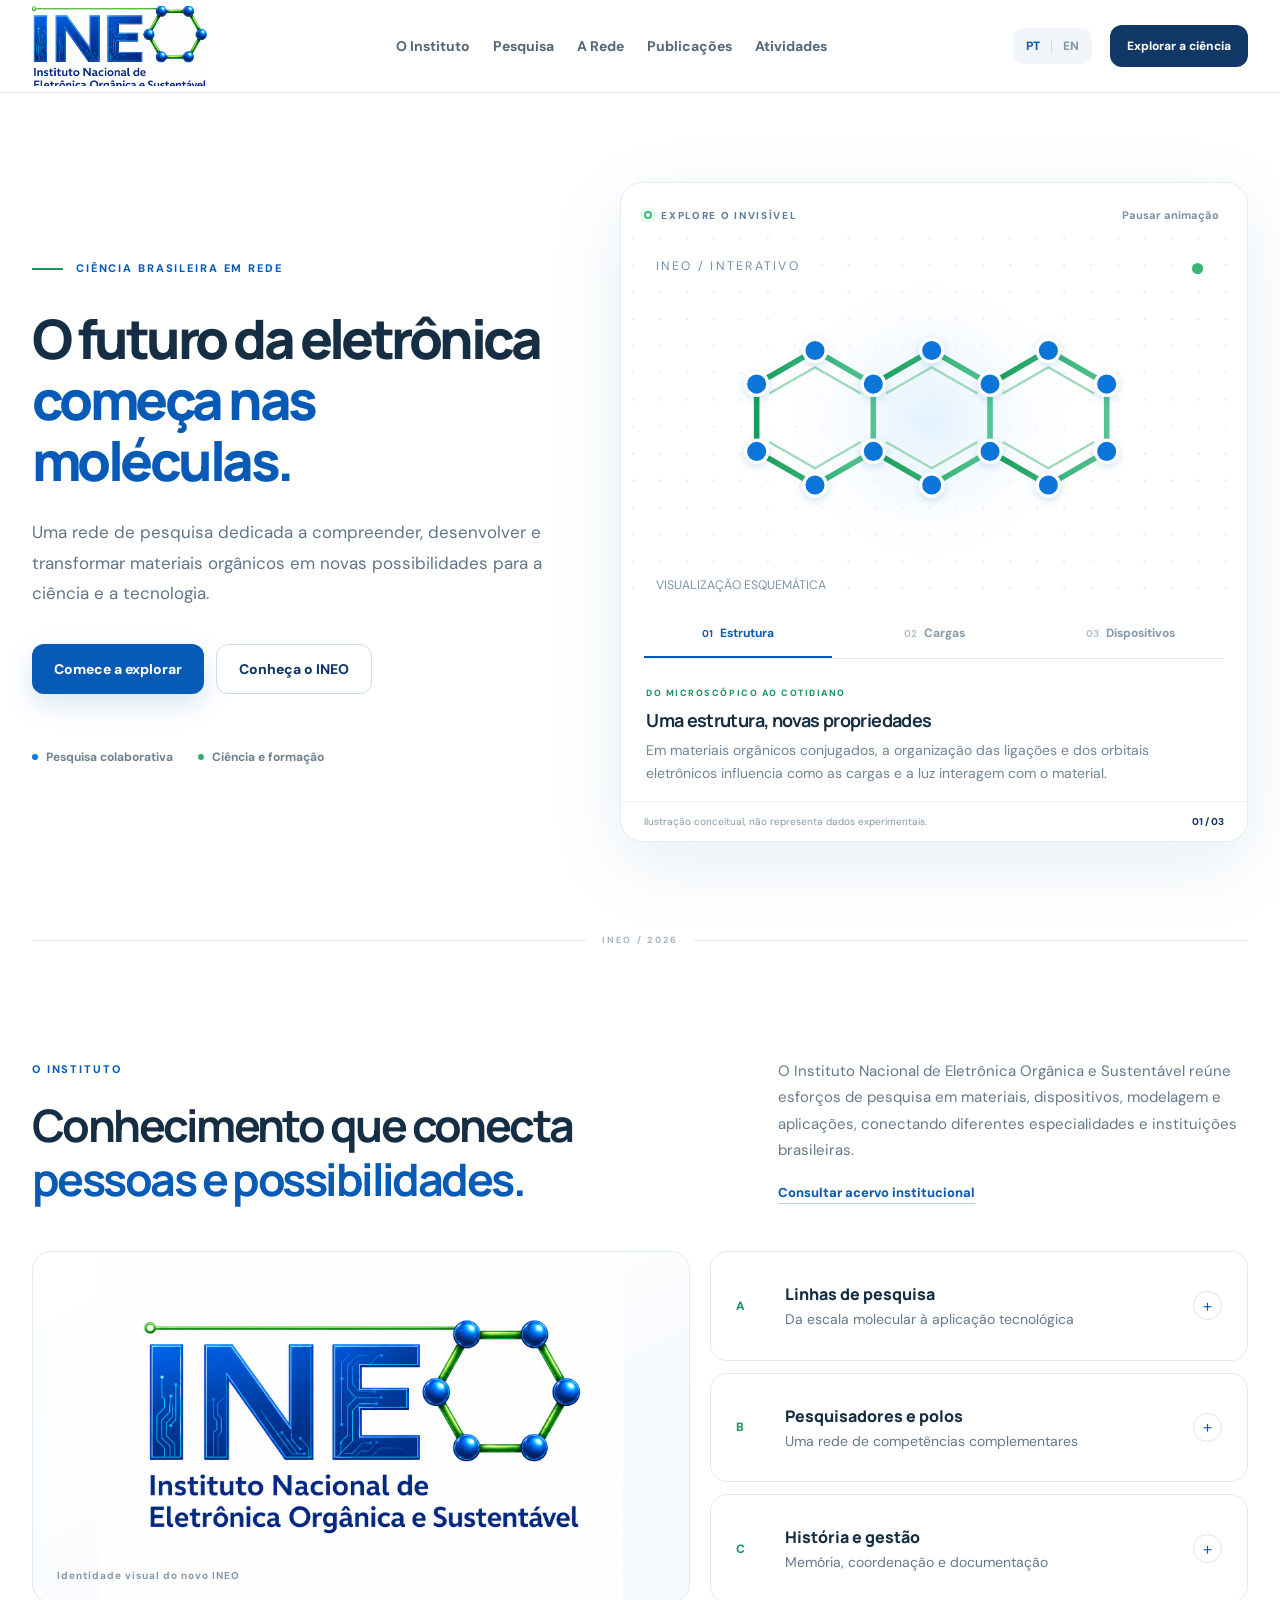
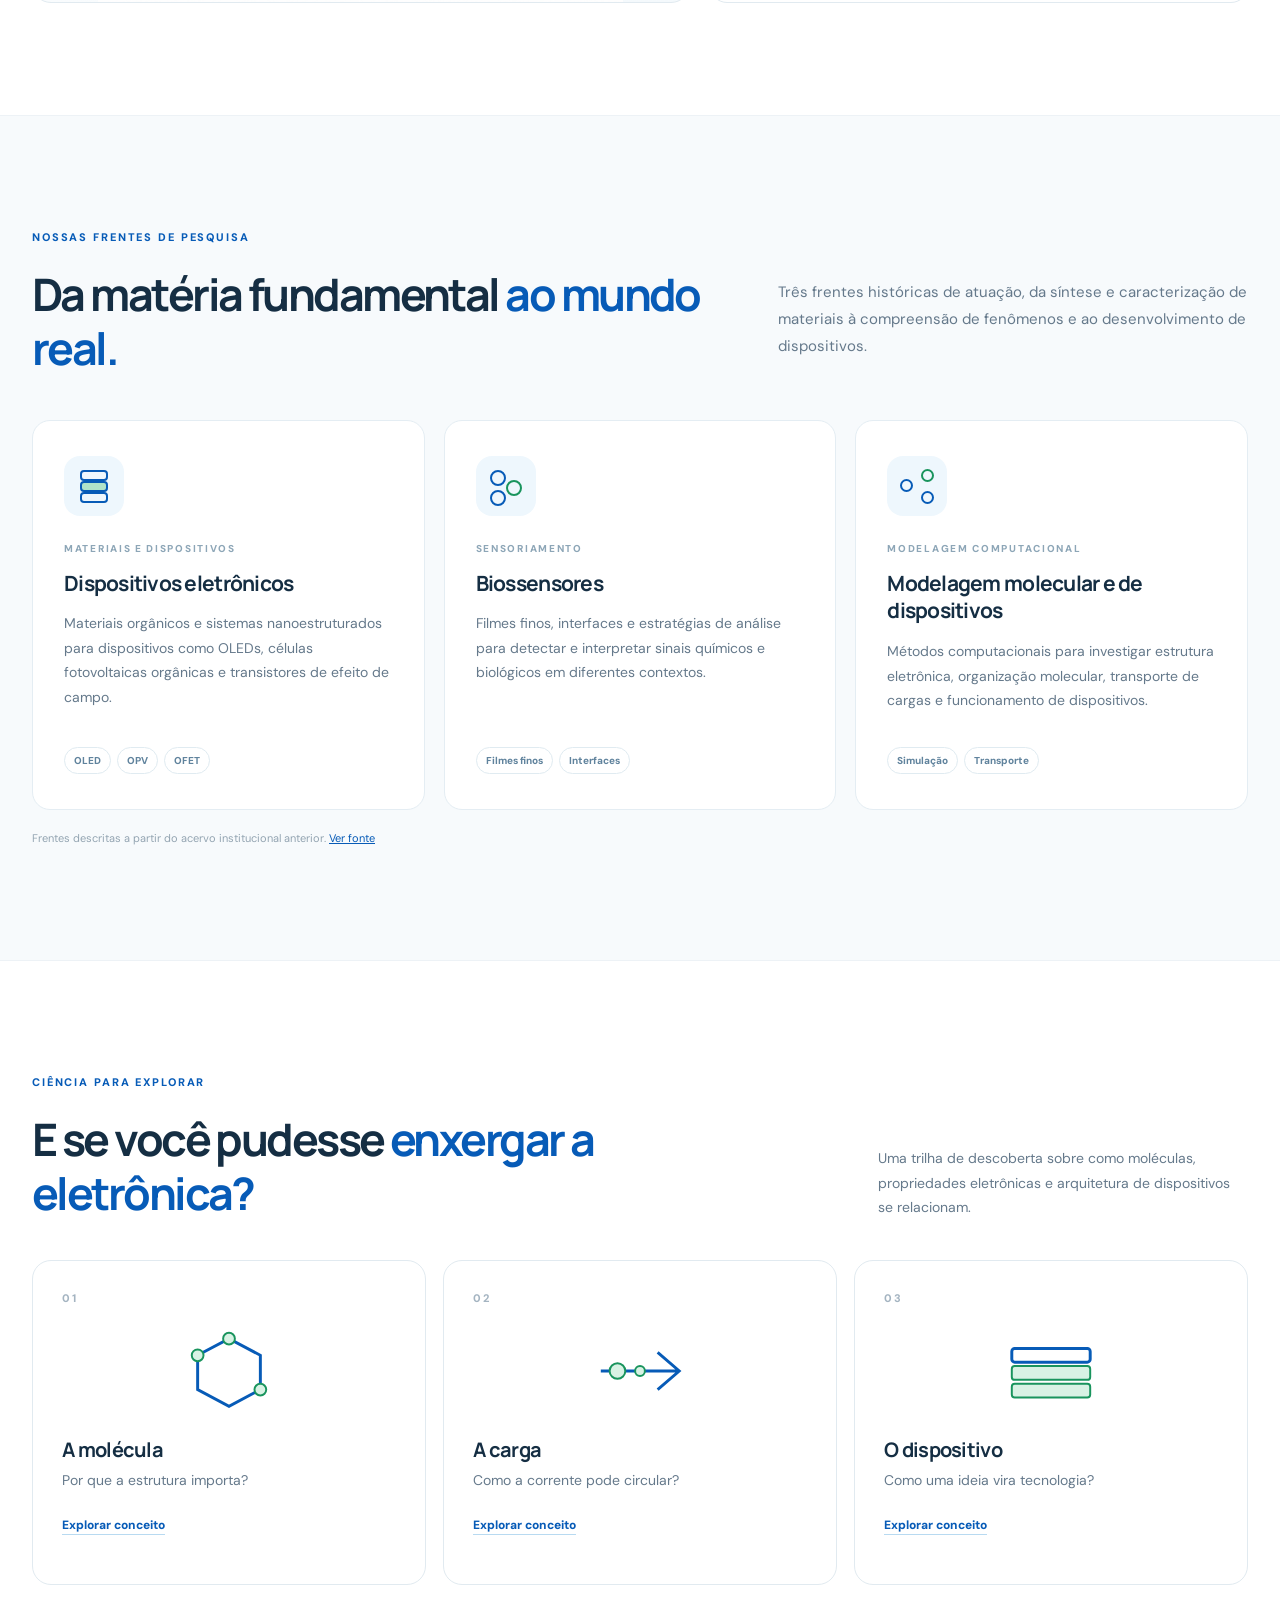
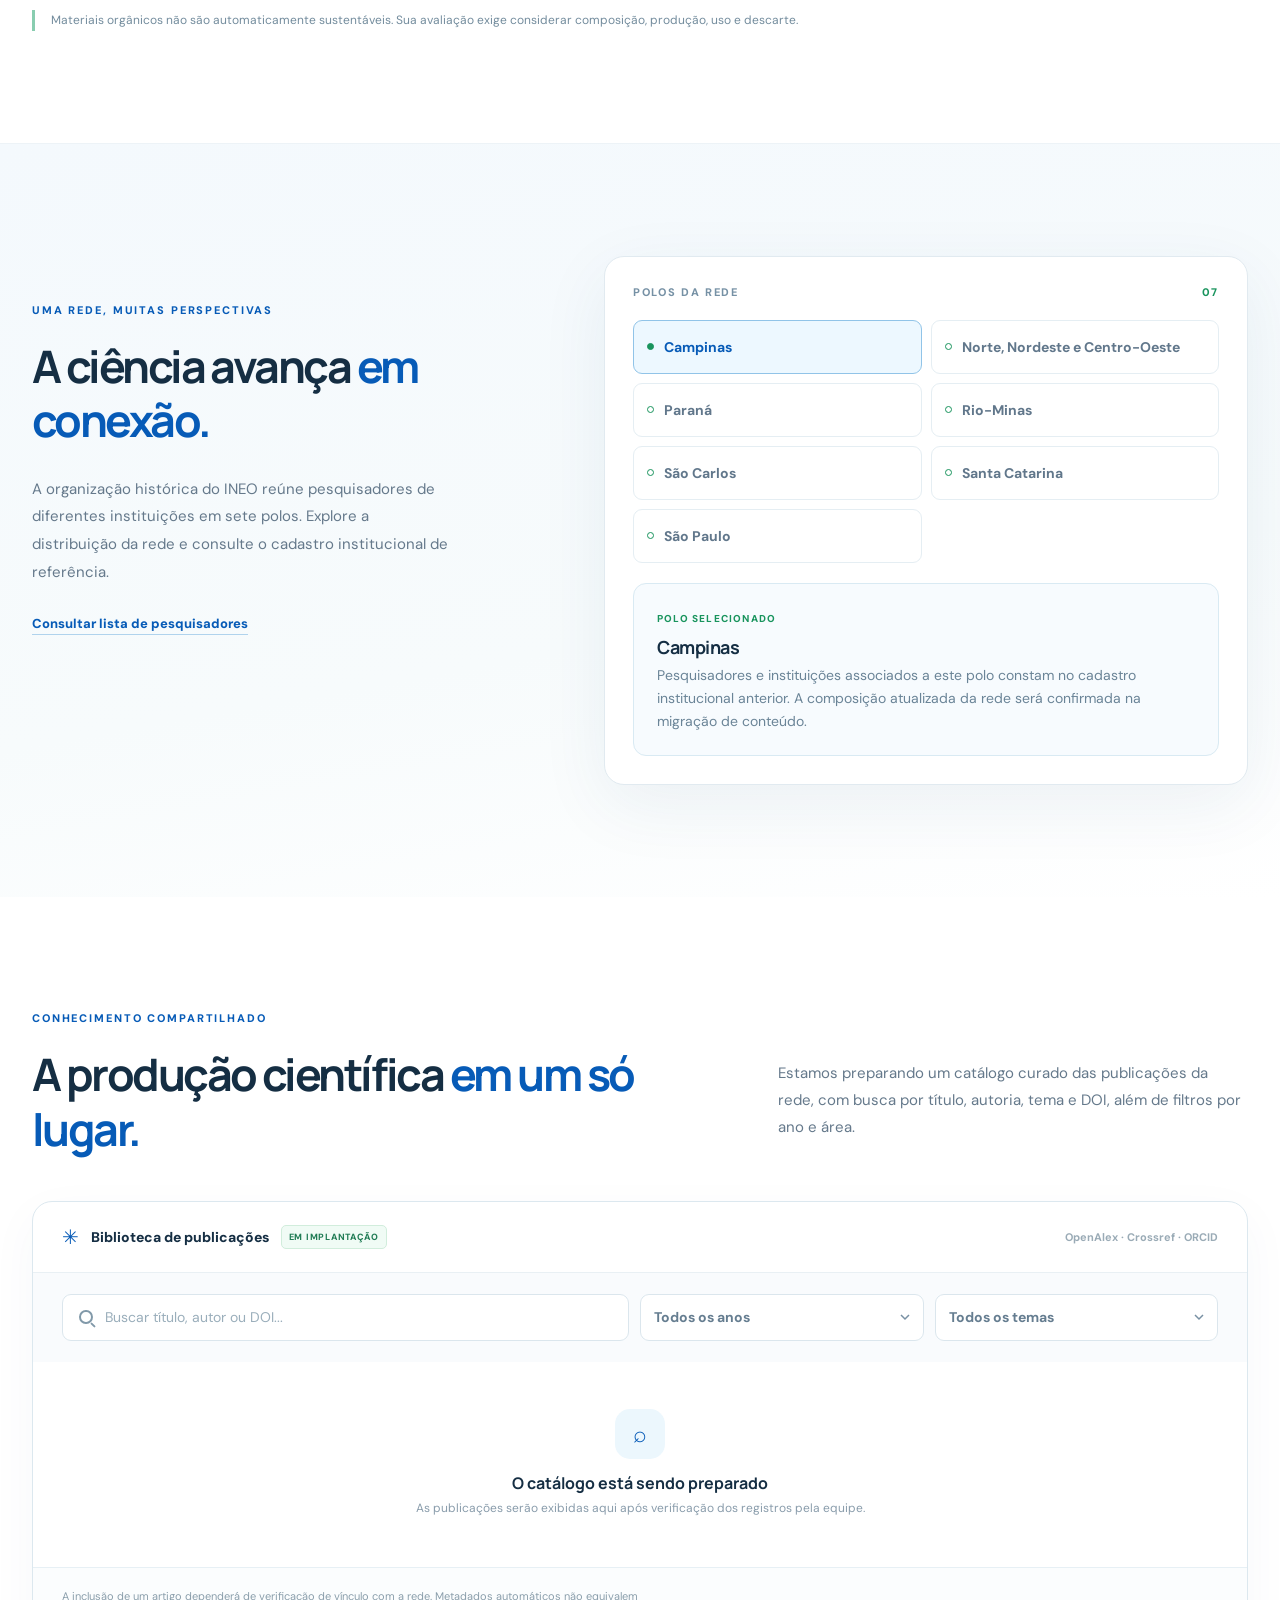
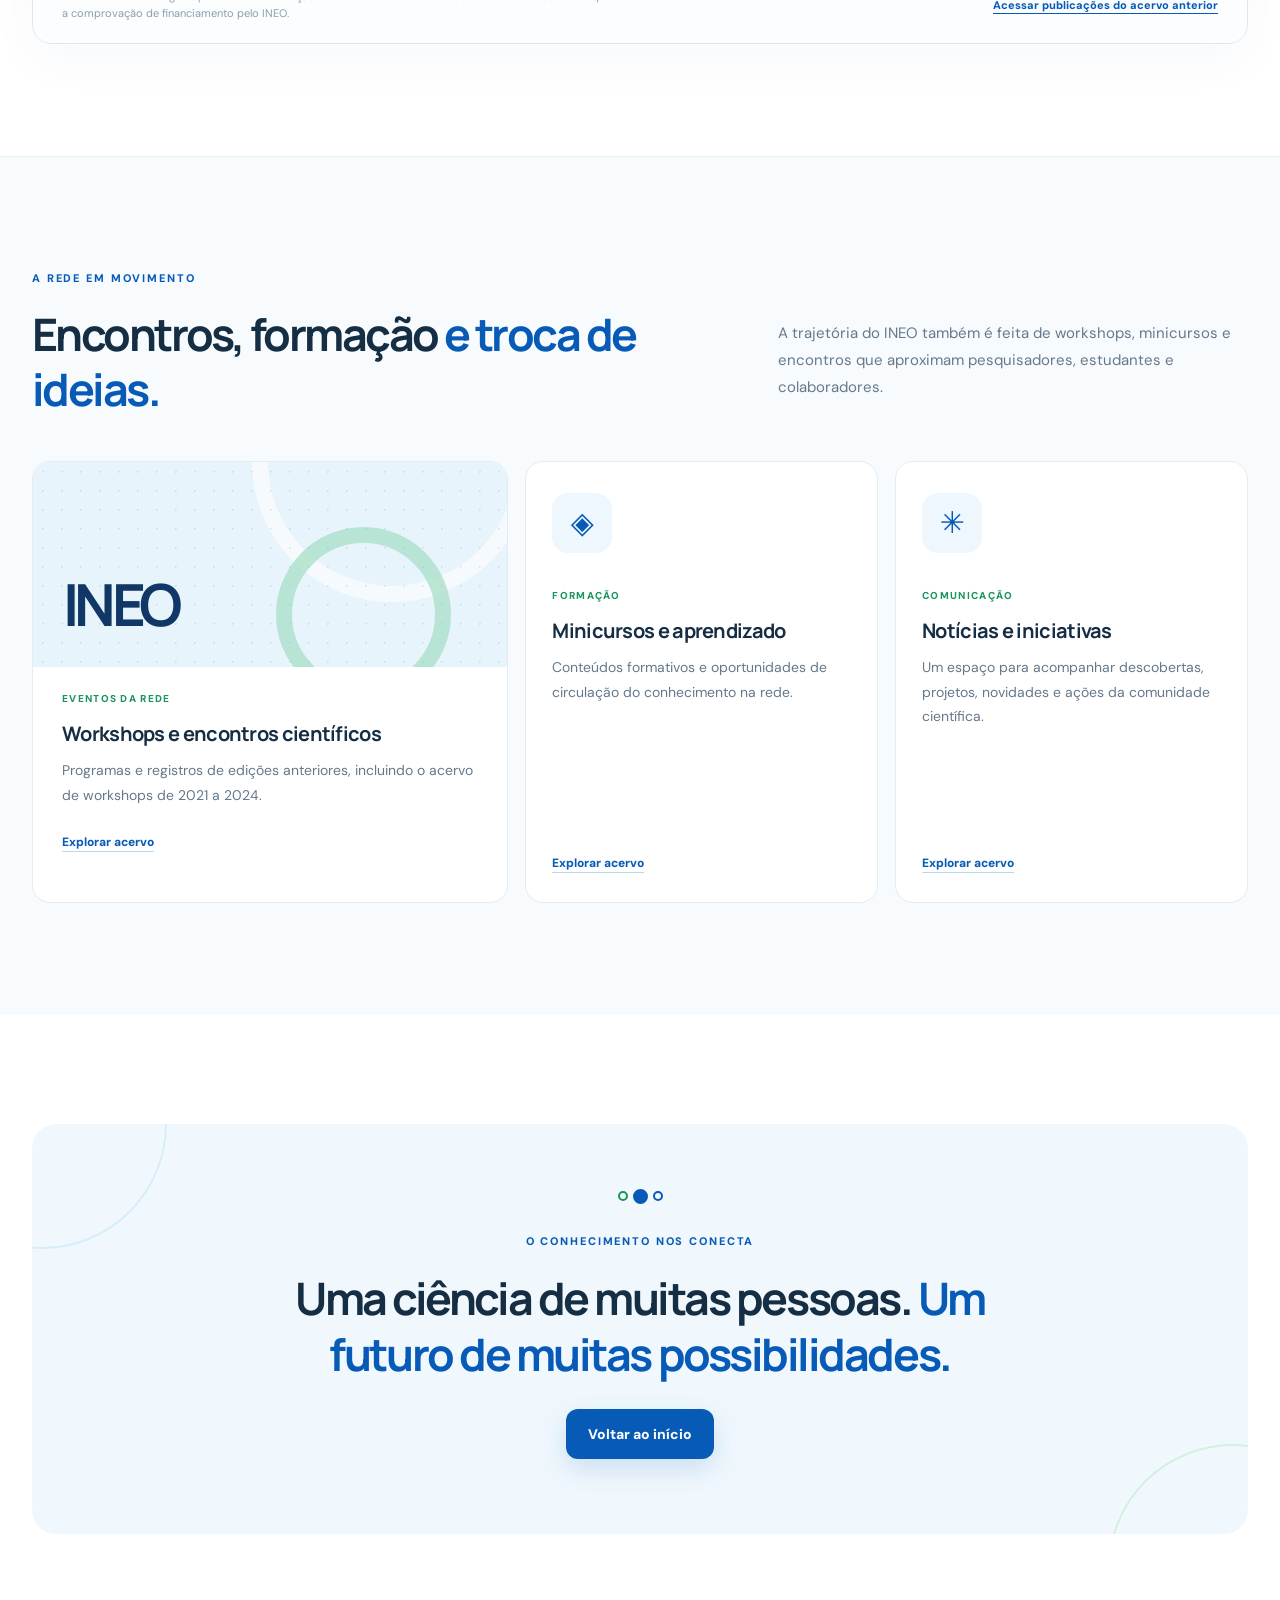
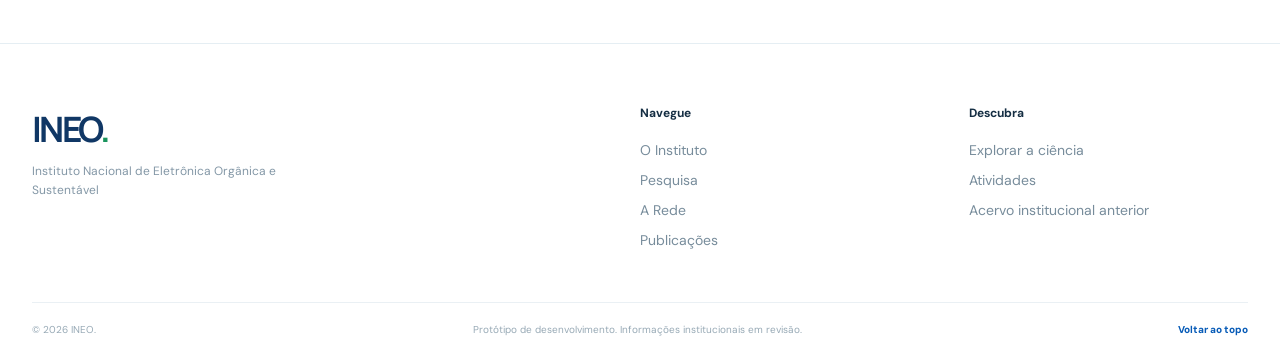
==== index.html @ e831d9ab "feat: add bilingual INEO scientific portal prototype and project context" ====
<!doctype html>
<html lang="pt-BR">
  <head>
    <meta charset="UTF-8" />
    <meta name="viewport" content="width=device-width, initial-scale=1.0" />
    <meta name="theme-color" content="#ffffff" />
    <meta name="description" content="INEO: pesquisa, pessoas e conhecimento em eletrônica orgânica e sustentável. Explore a ciência por trás dos materiais e dispositivos." />
    <meta property="og:type" content="website" />
    <meta property="og:title" content="INEO | Eletrônica Orgânica e Sustentável" />
    <meta property="og:description" content="Um portal para explorar a eletrônica orgânica, conhecer a rede de pesquisa e descobrir sua produção científica." />
    <title>INEO | Eletrônica Orgânica e Sustentável</title>
    <link rel="icon" href="assets/ineo-logo.png" type="image/png" />
    <link rel="preconnect" href="https://fonts.googleapis.com" />
    <link rel="preconnect" href="https://fonts.gstatic.com" crossorigin />
    <link href="https://fonts.googleapis.com/css2?family=DM+Sans:wght@400;500;600;700&family=Manrope:wght@400;500;600;700;800&display=swap" rel="stylesheet" />
    <link rel="stylesheet" href="styles.css" />
    <script src="app.js" defer></script>
  </head>
  <body>
    <a class="skip-link" href="#main" data-i18n="skip">Pular para o conteúdo</a>
    <div class="reading-progress" aria-hidden="true"><span id="reading-progress-bar"></span></div>

    <header class="site-header" id="top">
      <div class="header-inner container">
        <a class="brand" href="#inicio" aria-label="INEO, início" data-i18n-aria="brandHome">
          <span class="brand-crop"><img src="assets/ineo-logo.png" alt="INEO, Instituto Nacional de Eletrônica Orgânica e Sustentável" data-i18n-alt="officialLogoAlt" /></span>
        </a>
        <nav class="desktop-nav" aria-label="Navegação principal" data-i18n-aria="navLabel">
          <a href="#instituto" data-i18n="navInstitute">O Instituto</a>
          <a href="#pesquisa" data-i18n="navResearch">Pesquisa</a>
          <a href="#rede" data-i18n="navNetwork">A Rede</a>
          <a href="#publicacoes" data-i18n="navPublications">Publicações</a>
          <a href="#atividades" data-i18n="navActivities">Atividades</a>
        </nav>
        <div class="header-actions">
          <div class="language-switch" role="group" aria-label="Idioma / Language">
            <button type="button" data-lang="pt" class="is-active" aria-pressed="true">PT</button>
            <span aria-hidden="true"></span>
            <button type="button" data-lang="en" aria-pressed="false">EN</button>
          </div>
          <a href="#explorar" class="header-explore" data-i18n="navExplore">Explorar a ciência</a>
          <button class="menu-toggle" id="menu-toggle" type="button" aria-controls="mobile-nav" aria-expanded="false" aria-label="Abrir menu" data-i18n-aria="openMenu">
            <span></span><span></span><span></span>
          </button>
        </div>
      </div>
      <nav class="mobile-nav" id="mobile-nav" aria-label="Navegação móvel" data-i18n-aria="mobileNavLabel" hidden>
        <a href="#inicio" data-i18n="navHome">Início</a>
        <a href="#instituto" data-i18n="navInstitute">O Instituto</a>
        <a href="#pesquisa" data-i18n="navResearch">Pesquisa</a>
        <a href="#rede" data-i18n="navNetwork">A Rede</a>
        <a href="#publicacoes" data-i18n="navPublications">Publicações</a>
        <a href="#atividades" data-i18n="navActivities">Atividades</a>
        <a href="#explorar" data-i18n="navExplore">Explorar a ciência</a>
      </nav>
    </header>

    <main id="main">
      <section class="hero container" id="inicio" aria-labelledby="hero-title">
        <div class="hero-copy">
          <p class="eyebrow"><span class="eyebrow-line"></span><span data-i18n="heroEyebrow">CIÊNCIA BRASILEIRA EM REDE</span></p>
          <h1 id="hero-title" data-i18n-html="heroTitle">O futuro da eletrônica <em>começa nas moléculas.</em></h1>
          <p class="hero-lead" data-i18n="heroLead">Uma rede de pesquisa dedicada a compreender, desenvolver e transformar materiais orgânicos em novas possibilidades para a ciência e a tecnologia.</p>
          <div class="hero-buttons">
            <a href="#explorar" class="button button-primary" data-i18n="heroCtaExplore">Comece a explorar</a>
            <a href="#instituto" class="button button-outline" data-i18n="heroCtaInstitute">Conheça o INEO</a>
          </div>
          <div class="hero-highlights">
            <span><i class="highlight-dot blue" aria-hidden="true"></i><span data-i18n="heroTag1">Pesquisa colaborativa</span></span>
            <span><i class="highlight-dot green" aria-hidden="true"></i><span data-i18n="heroTag2">Ciência e formação</span></span>
          </div>
        </div>

        <div class="science-panel" aria-label="Exploração interativa da eletrônica orgânica" data-i18n-aria="sciencePanelLabel">
          <div class="panel-top">
            <div class="panel-label"><span class="live-glyph" aria-hidden="true"></span><span data-i18n="labLabel">EXPLORE O INVISÍVEL</span></div>
            <button class="motion-toggle" id="motion-toggle" type="button" aria-pressed="false" data-i18n="pauseMotion">Pausar animação</button>
          </div>
          <div class="science-visual" id="science-visual" data-stage="structure">
            <svg id="science-svg" viewBox="0 0 540 336" role="img" aria-labelledby="visual-title visual-desc">
              <title id="visual-title" data-i18n-svg="visualTitle">Representação esquemática de materiais orgânicos conjugados</title>
              <desc id="visual-desc" data-i18n-svg="visualDesc">Estruturas de anéis conectados, cargas móveis e camadas de um dispositivo em três etapas exploráveis.</desc>
              <defs>
                <pattern id="dot-grid" width="24" height="24" patternUnits="userSpaceOnUse"><circle cx="2" cy="2" r="1" fill="#dce9f2" /></pattern>
                <linearGradient id="bond-gradient" x1="0" x2="1"><stop stop-color="#189e58"/><stop offset="1" stop-color="#54c493"/></linearGradient>
                <linearGradient id="device-gradient" x1="0" x2="1"><stop stop-color="#0a68d3"/><stop offset="1" stop-color="#37a9ee"/></linearGradient>
                <radialGradient id="ambient-blue"><stop stop-color="#deefff" stop-opacity=".85"/><stop offset="1" stop-color="#ffffff" stop-opacity="0"/></radialGradient>
              </defs>
              <rect x="0" y="0" width="540" height="336" fill="url(#dot-grid)" />
              <circle cx="265" cy="164" r="157" fill="url(#ambient-blue)" />
              <g class="molecule-layer">
                <g class="molecule-bonds" stroke="url(#bond-gradient)" stroke-width="5" fill="none" stroke-linejoin="round" stroke-linecap="round">
                  <path d="M112 132 L164 102 L216 132 L216 192 L164 222 L112 192 Z"/>
                  <path d="M216 132 L268 102 L320 132 L320 192 L268 222 L216 192"/>
                  <path d="M320 132 L372 102 L424 132 L424 192 L372 222 L320 192"/>
                </g>
                <g stroke="#9bd9b7" stroke-width="2" fill="none" stroke-linecap="round">
                  <path d="M124 140 L164 117 L204 140"/>
                  <path d="M124 184 L164 207 L204 184"/>
                  <path d="M228 140 L268 117 L308 140"/>
                  <path d="M228 184 L268 207 L308 184"/>
                  <path d="M332 140 L372 117 L412 140"/>
                  <path d="M332 184 L372 207 L412 184"/>
                </g>
                <g class="atom-nodes" fill="#0c75da" stroke="#ffffff" stroke-width="3">
                  <circle cx="112" cy="132" r="10"/><circle cx="164" cy="102" r="10"/><circle cx="216" cy="132" r="10"/><circle cx="216" cy="192" r="10"/><circle cx="164" cy="222" r="10"/><circle cx="112" cy="192" r="10"/>
                  <circle cx="268" cy="102" r="10"/><circle cx="320" cy="132" r="10"/><circle cx="320" cy="192" r="10"/><circle cx="268" cy="222" r="10"/>
                  <circle cx="372" cy="102" r="10"/><circle cx="424" cy="132" r="10"/><circle cx="424" cy="192" r="10"/><circle cx="372" cy="222" r="10"/>
                </g>
                <g class="charge-layer">
                  <path d="M83 165 H449" fill="none" stroke="#7dc1f9" stroke-width="2" stroke-dasharray="5 9"/>
                  <circle class="traveling-charge" cx="106" cy="165" r="10" fill="#ffd158" stroke="#ffffff" stroke-width="3" />
                  <circle class="charge-halo" cx="106" cy="165" r="19" fill="none" stroke="#ffd158" stroke-width="2" opacity=".5" />
                </g>
              </g>
              <g class="device-layer">
                <g transform="translate(98 61)">
                  <rect x="14" y="34" width="314" height="39" rx="5" fill="#d7e7ef" stroke="#b7cfdf"/>
                  <rect x="14" y="73" width="314" height="39" rx="5" fill="#4cc191"/>
                  <rect x="14" y="112" width="314" height="39" rx="5" fill="url(#device-gradient)"/>
                  <rect x="14" y="151" width="314" height="39" rx="5" fill="#d7e7ef" stroke="#b7cfdf"/>
                  <path d="M6 53 H-15 V170 H6" fill="none" stroke="#0a68d3" stroke-width="3" stroke-linecap="round" />
                  <path d="M336 53 H356 V170 H336" fill="none" stroke="#0a68d3" stroke-width="3" stroke-linecap="round" />
                  <text x="171" y="59" text-anchor="middle" class="device-label" data-i18n-svg="deviceContact">CONTATO</text>
                  <text x="171" y="98" text-anchor="middle" class="device-label white-text" data-i18n-svg="deviceOrganic">CAMADA ORGÂNICA</text>
                  <text x="171" y="138" text-anchor="middle" class="device-label white-text" data-i18n-svg="deviceActive">CAMADA ATIVA</text>
                  <text x="171" y="176" text-anchor="middle" class="device-label" data-i18n-svg="deviceContact">CONTATO</text>
                  <g class="photon" stroke="#efb23c" stroke-width="3" stroke-linecap="round"><path d="M168 12 v-18 M150 0 l-12 -12 M186 0 l12 -12"/></g>
                </g>
              </g>
              <g class="visual-corner" fill="#7390aa" font-size="11" font-family="DM Sans, sans-serif" letter-spacing="2"><text x="22" y="30" data-i18n-svg="interactiveStamp">INEO / INTERATIVO</text></g>
              <circle cx="505" cy="29" r="5" fill="#37b773"/>
              <text x="22" y="315" fill="#8096a8" font-size="11" font-family="DM Sans, sans-serif" data-i18n-svg="schemaLabel">VISUALIZAÇÃO ESQUEMÁTICA</text>
            </svg>
          </div>
          <div class="science-controls" role="tablist" aria-label="Etapas da explicação" data-i18n-aria="scienceTabsLabel">
            <button type="button" id="tab-structure" role="tab" aria-selected="true" aria-controls="science-caption" tabindex="0" class="stage-button is-active" data-stage-target="structure"><span>01</span><span data-i18n="stageStructureTab">Estrutura</span></button>
            <button type="button" id="tab-charge" role="tab" aria-selected="false" aria-controls="science-caption" tabindex="-1" class="stage-button" data-stage-target="charge"><span>02</span><span data-i18n="stageChargeTab">Cargas</span></button>
            <button type="button" id="tab-device" role="tab" aria-selected="false" aria-controls="science-caption" tabindex="-1" class="stage-button" data-stage-target="device"><span>03</span><span data-i18n="stageDeviceTab">Dispositivos</span></button>
          </div>
          <div class="science-caption" id="science-caption" role="tabpanel" aria-labelledby="tab-structure" tabindex="0" aria-live="polite">
            <div><span class="mini-kicker" data-i18n="labCaptionKicker">DO MICROSCÓPICO AO COTIDIANO</span><h2 id="stage-title">Uma estrutura, novas propriedades</h2></div>
            <p id="stage-description">Em materiais orgânicos conjugados, a organização das ligações e dos orbitais eletrônicos influencia como as cargas e a luz interagem com o material.</p>
          </div>
          <div class="science-foot"><span data-i18n="labDisclaimer">Ilustração conceitual, não representa dados experimentais.</span><span class="panel-step" id="panel-step">01 / 03</span></div>
        </div>
      </section>

      <section class="section-divider" aria-hidden="true"><div class="container"><span></span><small>INEO / 2026</small><span></span></div></section>

      <section class="intro-section section-space container" id="instituto" aria-labelledby="institute-title">
        <div class="section-heading heading-split">
          <div><p class="section-kicker" data-i18n="instituteKicker">O INSTITUTO</p><h2 id="institute-title" data-i18n-html="instituteTitle">Conhecimento que conecta <em>pessoas e possibilidades.</em></h2></div>
          <div class="section-heading-aside"><p data-i18n="instituteLead">O Instituto Nacional de Eletrônica Orgânica e Sustentável reúne esforços de pesquisa em materiais, dispositivos, modelagem e aplicações, conectando diferentes especialidades e instituições brasileiras.</p><a class="text-link" href="https://sites.google.com/unesp.br/ineo2020/in%C3%ADcio" target="_blank" rel="noopener noreferrer" data-i18n="visitHistory">Consultar acervo institucional</a></div>
        </div>
        <div class="institute-grid">
          <div class="institute-logo-card"><img src="assets/ineo-logo.png" alt="Identidade oficial do INEO: Instituto Nacional de Eletrônica Orgânica e Sustentável" data-i18n-alt="officialLogoAlt" loading="lazy" /><span class="photo-caption" data-i18n="officialIdentity">Identidade visual do novo INEO</span></div>
          <div class="institute-quicklinks">
            <a href="#pesquisa" class="quicklink"><span class="quicklink-index">A</span><span><strong data-i18n="quickResearch">Linhas de pesquisa</strong><small data-i18n="quickResearchDesc">Da escala molecular à aplicação tecnológica</small></span><span class="quicklink-circle" aria-hidden="true">+</span></a>
            <a href="#rede" class="quicklink"><span class="quicklink-index">B</span><span><strong data-i18n="quickNetwork">Pesquisadores e polos</strong><small data-i18n="quickNetworkDesc">Uma rede de competências complementares</small></span><span class="quicklink-circle" aria-hidden="true">+</span></a>
            <a href="https://sites.google.com/unesp.br/ineo2020/in%C3%ADcio" target="_blank" rel="noopener noreferrer" class="quicklink"><span class="quicklink-index">C</span><span><strong data-i18n="quickGovernance">História e gestão</strong><small data-i18n="quickGovernanceDesc">Memória, coordenação e documentação</small></span><span class="quicklink-circle" aria-hidden="true">+</span></a>
          </div>
        </div>
      </section>

      <section class="research-section section-space" id="pesquisa" aria-labelledby="research-title">
        <div class="container">
          <div class="section-heading heading-split">
            <div><p class="section-kicker" data-i18n="researchKicker">NOSSAS FRENTES DE PESQUISA</p><h2 id="research-title" data-i18n-html="researchTitle">Da matéria fundamental <em>ao mundo real.</em></h2></div>
            <p class="section-heading-aside" data-i18n="researchLead">Três frentes históricas de atuação, da síntese e caracterização de materiais à compreensão de fenômenos e ao desenvolvimento de dispositivos.</p>
          </div>
          <div class="research-cards">
            <article class="research-card"><div class="research-icon icon-devices" aria-hidden="true"><span></span><span></span><span></span></div><p class="card-index" data-i18n="research1Category">MATERIAIS E DISPOSITIVOS</p><h3 data-i18n="research1Title">Dispositivos eletrônicos</h3><p data-i18n="research1Desc">Materiais orgânicos e sistemas nanoestruturados para dispositivos como OLEDs, células fotovoltaicas orgânicas e transistores de efeito de campo.</p><div class="topic-tags"><span>OLED</span><span>OPV</span><span>OFET</span></div></article>
            <article class="research-card"><div class="research-icon icon-bio" aria-hidden="true"><span></span><span></span><span></span></div><p class="card-index" data-i18n="research2Category">SENSORIAMENTO</p><h3 data-i18n="research2Title">Biossensores</h3><p data-i18n="research2Desc">Filmes finos, interfaces e estratégias de análise para detectar e interpretar sinais químicos e biológicos em diferentes contextos.</p><div class="topic-tags"><span data-i18n="tagThinFilms">Filmes finos</span><span data-i18n="tagInterfaces">Interfaces</span></div></article>
            <article class="research-card"><div class="research-icon icon-model" aria-hidden="true"><span></span><span></span><span></span></div><p class="card-index" data-i18n="research3Category">MODELAGEM COMPUTACIONAL</p><h3 data-i18n="research3Title">Modelagem molecular e de dispositivos</h3><p data-i18n="research3Desc">Métodos computacionais para investigar estrutura eletrônica, organização molecular, transporte de cargas e funcionamento de dispositivos.</p><div class="topic-tags"><span data-i18n="tagSimulation">Simulação</span><span data-i18n="tagTransport">Transporte</span></div></article>
          </div>
          <p class="research-source"><span data-i18n="researchSource">Frentes descritas a partir do acervo institucional anterior.</span> <a href="https://sites.google.com/unesp.br/ineo2020/in%C3%ADcio/linhas-de-pesquisa" target="_blank" rel="noopener noreferrer" data-i18n="seeSource">Ver fonte</a></p>
        </div>
      </section>

      <section class="discovery-section section-space container" id="explorar" aria-labelledby="discovery-title">
        <div class="discovery-heading"><div><p class="section-kicker" data-i18n="discoveryKicker">CIÊNCIA PARA EXPLORAR</p><h2 id="discovery-title" data-i18n-html="discoveryTitle">E se você pudesse <em>enxergar a eletrônica?</em></h2></div><p data-i18n="discoveryLead">Uma trilha de descoberta sobre como moléculas, propriedades eletrônicas e arquitetura de dispositivos se relacionam.</p></div>
        <div class="discovery-track">
          <a href="#inicio" class="discovery-step"><span class="discovery-number">01</span><div class="discovery-icon"><svg viewBox="0 0 100 80" aria-hidden="true"><path d="M18 24 50 7 82 24 V59 L50 76 18 59Z" fill="none" stroke="currentColor" stroke-width="3"/><circle cx="18" cy="24" r="6"/><circle cx="82" cy="59" r="6"/><circle cx="50" cy="7" r="6"/></svg></div><h3 data-i18n="discover1Title">A molécula</h3><p data-i18n="discover1Desc">Por que a estrutura importa?</p><span class="discovery-action" data-i18n="discoverAction">Explorar conceito</span></a>
          <a href="#inicio" class="discovery-step"><span class="discovery-number">02</span><div class="discovery-icon"><svg viewBox="0 0 100 80" aria-hidden="true"><path d="M10 40 H90 M68 21 L90 40 L68 59" fill="none" stroke="currentColor" stroke-width="3"/><circle cx="27" cy="40" r="8"/><circle cx="50" cy="40" r="5"/></svg></div><h3 data-i18n="discover2Title">A carga</h3><p data-i18n="discover2Desc">Como a corrente pode circular?</p><span class="discovery-action" data-i18n="discoverAction">Explorar conceito</span></a>
          <a href="#inicio" class="discovery-step"><span class="discovery-number">03</span><div class="discovery-icon"><svg viewBox="0 0 100 80" aria-hidden="true"><rect x="10" y="17" width="80" height="14" rx="3" fill="none" stroke="currentColor" stroke-width="3"/><rect x="10" y="35" width="80" height="14" rx="3"/><rect x="10" y="53" width="80" height="14" rx="3" fill="none" stroke="currentColor" stroke-width="3"/></svg></div><h3 data-i18n="discover3Title">O dispositivo</h3><p data-i18n="discover3Desc">Como uma ideia vira tecnologia?</p><span class="discovery-action" data-i18n="discoverAction">Explorar conceito</span></a>
        </div>
        <p class="discovery-caveat" data-i18n="discoveryCaveat">Materiais orgânicos não são automaticamente sustentáveis. Sua avaliação exige considerar composição, produção, uso e descarte.</p>
      </section>

      <section class="network-section section-space" id="rede" aria-labelledby="network-title">
        <div class="container network-layout"><div class="network-copy"><p class="section-kicker" data-i18n="networkKicker">UMA REDE, MUITAS PERSPECTIVAS</p><h2 id="network-title" data-i18n-html="networkTitle">A ciência avança <em>em conexão.</em></h2><p data-i18n="networkLead">A organização histórica do INEO reúne pesquisadores de diferentes instituições em sete polos. Explore a distribuição da rede e consulte o cadastro institucional de referência.</p><a class="text-link" href="https://sites.google.com/unesp.br/ineo2020/in%C3%ADcio/pesquisadores-participantes" target="_blank" rel="noopener noreferrer" data-i18n="networkFullList">Consultar lista de pesquisadores</a></div>
          <div class="network-selector"><div class="network-selector-heading"><span data-i18n="networkSelectLabel">POLOS DA REDE</span><span>07</span></div><div class="network-list" id="network-list"></div><div class="network-detail" id="network-detail" aria-live="polite"></div></div>
        </div>
      </section>

      <section class="publications-section section-space container" id="publicacoes" aria-labelledby="publications-title"><div class="section-heading heading-split"><div><p class="section-kicker" data-i18n="publicationsKicker">CONHECIMENTO COMPARTILHADO</p><h2 id="publications-title" data-i18n-html="publicationsTitle">A produção científica <em>em um só lugar.</em></h2></div><p class="section-heading-aside" data-i18n="publicationsLead">Estamos preparando um catálogo curado das publicações da rede, com busca por título, autoria, tema e DOI, além de filtros por ano e área.</p></div>
        <div class="catalog-shell"><div class="catalog-top"><div class="catalog-title"><span class="catalog-icon" aria-hidden="true">✳</span><span data-i18n="catalogTitle">Biblioteca de publicações</span><span class="catalog-status" data-i18n="catalogStatus">EM IMPLANTAÇÃO</span></div><span class="catalog-source">OpenAlex · Crossref · ORCID</span></div>
          <div class="catalog-filters"><label class="search-field"><span class="search-symbol" aria-hidden="true"></span><span class="sr-only" data-i18n="catalogSearchLabel">Buscar publicações</span><input type="search" id="publication-search" placeholder="Buscar título, autor ou DOI..." data-i18n-placeholder="catalogPlaceholder" /></label><select id="publication-year" aria-label="Filtrar por ano" data-i18n-aria="filterYear"><option value="all" data-i18n="catalogAllYears">Todos os anos</option></select><select id="publication-topic" aria-label="Filtrar por tema" data-i18n-aria="filterTopic"><option value="all" data-i18n="catalogAllTopics">Todos os temas</option></select></div>
          <div id="publication-results" class="publication-results" aria-live="polite"></div>
          <div class="catalog-bottom"><p data-i18n="catalogMethod">A inclusão de um artigo dependerá de verificação de vínculo com a rede. Metadados automáticos não equivalem a comprovação de financiamento pelo INEO.</p><a href="https://sites.google.com/unesp.br/ineo2020/in%C3%ADcio/publica%C3%A7%C3%B5es" target="_blank" rel="noopener noreferrer" data-i18n="catalogArchive">Acessar publicações do acervo anterior</a></div>
        </div>
      </section>

      <section class="activities-section section-space" id="atividades" aria-labelledby="activities-title"><div class="container"><div class="section-heading heading-split"><div><p class="section-kicker" data-i18n="activitiesKicker">A REDE EM MOVIMENTO</p><h2 id="activities-title" data-i18n-html="activitiesTitle">Encontros, formação <em>e troca de ideias.</em></h2></div><p class="section-heading-aside" data-i18n="activitiesLead">A trajetória do INEO também é feita de workshops, minicursos e encontros que aproximam pesquisadores, estudantes e colaboradores.</p></div>
          <div class="activity-grid"><a href="https://sites.google.com/unesp.br/ineo2020/in%C3%ADcio" target="_blank" rel="noopener noreferrer" class="activity-feature"><div class="feature-art" aria-hidden="true"><span class="feature-circle one"></span><span class="feature-circle two"></span><span class="feature-grid"></span><strong>INEO</strong></div><div class="activity-info"><span class="activity-type" data-i18n="activityTagEvents">EVENTOS DA REDE</span><h3 data-i18n="activity1Title">Workshops e encontros científicos</h3><p data-i18n="activity1Desc">Programas e registros de edições anteriores, incluindo o acervo de workshops de 2021 a 2024.</p><span class="activity-link" data-i18n="activityLink">Explorar acervo</span></div></a>
            <a href="https://sites.google.com/unesp.br/ineo2020/in%C3%ADcio" target="_blank" rel="noopener noreferrer" class="activity-small"><span class="activity-icon" aria-hidden="true">◈</span><span class="activity-type" data-i18n="activityTagTraining">FORMAÇÃO</span><h3 data-i18n="activity2Title">Minicursos e aprendizado</h3><p data-i18n="activity2Desc">Conteúdos formativos e oportunidades de circulação do conhecimento na rede.</p><span class="activity-link" data-i18n="activityLink">Explorar acervo</span></a>
            <a href="https://sites.google.com/unesp.br/ineo2020/in%C3%ADcio" target="_blank" rel="noopener noreferrer" class="activity-small"><span class="activity-icon" aria-hidden="true">✳</span><span class="activity-type" data-i18n="activityTagNews">COMUNICAÇÃO</span><h3 data-i18n="activity3Title">Notícias e iniciativas</h3><p data-i18n="activity3Desc">Um espaço para acompanhar descobertas, projetos, novidades e ações da comunidade científica.</p><span class="activity-link" data-i18n="activityLink">Explorar acervo</span></a></div>
        </div></section>

      <section class="closing-section container" aria-labelledby="closing-title"><div class="closing-inner"><div class="closing-mark" aria-hidden="true"><span></span><span></span><span></span></div><p class="section-kicker" data-i18n="closingKicker">O CONHECIMENTO NOS CONECTA</p><h2 id="closing-title" data-i18n-html="closingTitle">Uma ciência de muitas pessoas. <em>Um futuro de muitas possibilidades.</em></h2><a href="#inicio" class="button button-primary" data-i18n="closingCta">Voltar ao início</a></div></section>
    </main>

    <footer class="site-footer"><div class="container footer-grid"><div class="footer-brand"><strong>INEO<span class="footer-dot">.</span></strong><p data-i18n="footerFullName">Instituto Nacional de Eletrônica Orgânica e Sustentável</p></div><div class="footer-links"><strong data-i18n="footerNavigate">Navegue</strong><a href="#instituto" data-i18n="navInstitute">O Instituto</a><a href="#pesquisa" data-i18n="navResearch">Pesquisa</a><a href="#rede" data-i18n="navNetwork">A Rede</a><a href="#publicacoes" data-i18n="navPublications">Publicações</a></div><div class="footer-links"><strong data-i18n="footerExplore">Descubra</strong><a href="#explorar" data-i18n="navExplore">Explorar a ciência</a><a href="#atividades" data-i18n="navActivities">Atividades</a><a href="https://sites.google.com/unesp.br/ineo2020/in%C3%ADcio" target="_blank" rel="noopener noreferrer" data-i18n="footerLegacy">Acervo institucional anterior</a></div></div><div class="container footer-bottom"><span>© <span id="current-year"></span> INEO.</span><span data-i18n="footerPrototype">Protótipo de desenvolvimento. Informações institucionais em revisão.</span><a href="#top" data-i18n="backTop">Voltar ao topo</a></div></footer>
  </body>
</html>
---- styles.css ----
:root {
  color-scheme: light;
  --ink: #152e43;
  --navy: #103765;
  --blue: #075bb7;
  --blue-bright: #087cde;
  --green: #19945d;
  --muted: #65798b;
  --light-muted: #8aa0b0;
  --line: #e1eaf0;
  --pale: #f5f9fc;
  --pale-blue: #eaf5fe;
  --white: #fff;
  --radius: 20px;
  --shadow: 0 20px 70px rgb(24 75 115 / 7%);
  font-family: 'DM Sans', system-ui, -apple-system, BlinkMacSystemFont, 'Segoe UI', sans-serif;
  font-synthesis: none;
  text-rendering: optimizeLegibility;
  -webkit-font-smoothing: antialiased;
}

*, *::before, *::after { box-sizing: border-box; }
html { scroll-behavior: smooth; scroll-padding-top: 112px; }
body { margin: 0; min-width: 320px; color: var(--ink); background: #fff; font-size: 16px; }
button, input, select { font: inherit; }
button { cursor: pointer; }
a { color: inherit; text-decoration: none; }
img { max-width: 100%; display: block; }
h1, h2, h3, p { margin-top: 0; }
h1, h2, h3 { font-family: 'Manrope', 'DM Sans', sans-serif; }
h1 em, h2 em { font-style: normal; color: var(--blue); }
p { line-height: 1.75; }
::selection { color: #063970; background: #cceaff; }
:focus-visible { outline: 3px solid #0a86e6; outline-offset: 4px; }
.container { width: min(100% - 64px, 1250px); margin-inline: auto; }
.sr-only { position: absolute; width: 1px; height: 1px; padding: 0; margin: -1px; overflow: hidden; clip: rect(0,0,0,0); border: 0; white-space: nowrap; }
.skip-link { position: fixed; z-index: 90; top: -90px; left: 20px; border-radius: 6px; padding: 12px 18px; background: var(--navy); color: #fff; }
.skip-link:focus { top: 12px; }

.reading-progress { position: fixed; top: 0; left: 0; right: 0; height: 3px; z-index: 55; pointer-events: none; }
.reading-progress span { display: block; height: 100%; width: 0; background: linear-gradient(90deg, var(--blue-bright), var(--green)); }
.site-header { position: sticky; top: 0; z-index: 50; background: rgb(255 255 255 / 94%); border-bottom: 1px solid rgb(220 233 242 / 76%); backdrop-filter: blur(18px); }
.header-inner { min-height: 92px; display: flex; align-items: center; justify-content: space-between; gap: 20px; }
.brand { width: 178px; height: 86px; display: flex; align-items: center; flex: 0 0 auto; }
.brand-crop { position: relative; display: block; width: 175px; height: 80px; overflow: hidden; }
.brand-crop img { position: absolute; max-width: none; width: 211px; height: auto; left: -19px; top: -28px; }
.desktop-nav { display: flex; gap: clamp(13px, 1.8vw, 28px); align-items: center; }
.desktop-nav a { font-size: 14px; font-weight: 700; color: #52677a; white-space: nowrap; transition: color .2s; }
.desktop-nav a:hover, .desktop-nav a.active { color: var(--blue); }
.header-actions { display: flex; align-items: center; gap: 18px; }
.language-switch { display: flex; align-items: center; gap: 7px; padding: 6px 9px; background: #f2f6fa; border-radius: 10px; }
.language-switch button { padding: 4px; border: none; border-radius: 6px; color: #8396a6; background: none; font-size: 12px; font-weight: 800; }
.language-switch button.is-active { color: var(--blue); }
.language-switch span { width: 1px; height: 13px; background: #cfdae3; }
.header-explore { border-radius: 12px; background: var(--navy); color: #fff; padding: 13px 17px; font-size: 12px; font-weight: 800; white-space: nowrap; transition: transform .2s, background .2s; }
.header-explore:hover { background: var(--blue); transform: translateY(-2px); }
.menu-toggle, .mobile-nav { display: none; }

.hero { display: grid; grid-template-columns: .91fr 1.09fr; gap: clamp(32px, 5vw, 85px); align-items: center; padding-top: 89px; padding-bottom: 92px; }
.eyebrow, .section-kicker, .mini-kicker { font-size: 11px; font-weight: 800; letter-spacing: .17em; color: var(--blue); }
.eyebrow { display: flex; align-items: center; gap: 13px; margin-bottom: 30px; }
.eyebrow-line { width: 31px; height: 2px; background: var(--green); }
.hero h1 { font-size: clamp(43px, 4.25vw, 70px); line-height: 1.115; letter-spacing: -.065em; font-weight: 800; max-width: 625px; margin-bottom: 27px; }
.hero h1 em { display: inline; }
.hero-lead { font-size: 17px; line-height: 1.8; color: #607589; max-width: 510px; margin-bottom: 35px; }
.hero-buttons { display: flex; flex-wrap: wrap; gap: 12px; }
.button { border-radius: 12px; font-size: 14px; font-weight: 800; min-height: 50px; display: inline-flex; align-items: center; justify-content: center; padding: 14px 22px; transition: background .2s, transform .2s, border-color .2s; }
.button:hover { transform: translateY(-3px); }
.button-primary { background: var(--blue); color: #fff; box-shadow: 0 10px 28px rgb(7 91 183 / 16%); }
.button-primary:hover { background: var(--navy); }
.button-outline { color: var(--navy); background: #fff; border: 1px solid #cfdfea; }
.button-outline:hover { border-color: #7eaccd; background: #f7fbfe; }
.hero-highlights { display: flex; flex-wrap: wrap; gap: 13px 25px; margin-top: 55px; color: #6c8191; font-size: 12px; font-weight: 700; }
.hero-highlights > span { display: flex; align-items: center; gap: 8px; }
.highlight-dot { width: 6px; height: 6px; border-radius: 100%; }
.highlight-dot.blue { background: #087cde; }
.highlight-dot.green { background: #33ac71; }

.science-panel { background: #fff; border: 1px solid #e1edf5; border-radius: 22px; overflow: hidden; box-shadow: 0 23px 75px rgb(22 94 144 / 10%); }
.panel-top { padding: 20px 23px 5px; display: flex; align-items: center; justify-content: space-between; gap: 12px; }
.panel-label { display: flex; align-items: center; gap: 9px; font-size: 10px; letter-spacing: .17em; color: #5b7e9b; font-weight: 800; }
.live-glyph { width: 8px; height: 8px; border: 2px solid #47b780; border-radius: 100%; box-shadow: 0 0 0 4px #e7f8ef; }
.motion-toggle { border: none; background: transparent; padding: 5px; color: #7a8f9f; font-size: 11px; font-weight: 700; }
.motion-toggle:hover { color: var(--blue); }
.science-visual { margin: 4px 10px 0; min-height: 270px; position: relative; }
.science-visual svg { width: 100%; display: block; }
.science-visual .atom-nodes { filter: drop-shadow(0 2px 4px rgb(0 98 186 / 19%)); }
.science-visual .charge-layer { opacity: 0; transition: opacity .4s; }
.science-visual[data-stage="charge"] .charge-layer { opacity: 1; }
.science-visual[data-stage="charge"] .molecule-bonds { opacity: .5; }
.science-visual .device-layer { opacity: 0; transform: translateY(8px); transition: transform .4s, opacity .4s; pointer-events: none; }
.science-visual[data-stage="device"] .device-layer { opacity: 1; transform: translateY(0); }
.science-visual[data-stage="device"] .molecule-layer { opacity: .055; }
.science-visual .device-label { font-family: 'DM Sans', sans-serif; font-size: 12px; font-weight: 700; fill: #375b75; letter-spacing: 2px; }
.science-visual .device-label.white-text { fill: white; }
.traveling-charge, .charge-halo { animation: charge-travel 3.8s ease-in-out infinite; }
.charge-halo { animation-delay: .04s; }
.photon { animation: photon-light 2s ease-in-out infinite; transform-origin: 267px 61px; }
@keyframes charge-travel { 0%, 100% { transform: translateX(0); } 50% { transform: translateX(320px); } }
@keyframes photon-light { 0%, 100% { opacity: .25; transform: scale(.9); } 50% { opacity: 1; transform: scale(1.08); } }
.science-visual.is-paused *, .science-visual.is-paused *::before, .science-visual.is-paused *::after { animation-play-state: paused !important; }
.science-controls { display: grid; grid-template-columns: repeat(3, 1fr); gap: 8px; margin: 0 23px; border-bottom: 1px solid var(--line); }
.stage-button { min-width: 0; padding: 12px 2px 15px; display: flex; align-items: baseline; justify-content: center; gap: 7px; color: #869aa9; background: none; border: 0; border-bottom: 2px solid transparent; font-size: 12px; font-weight: 700; }
.stage-button span:first-child { font-size: 10px; color: #b0c1cd; }
.stage-button.is-active { color: var(--blue); border-bottom-color: var(--blue); }
.stage-button.is-active span:first-child { color: var(--blue); }
.stage-button:hover { color: var(--blue-bright); }
.science-caption { min-height: 138px; padding: 21px 25px 16px; }
.mini-kicker { font-size: 9px; color: var(--green); }
.science-caption h2 { margin-top: 7px; margin-bottom: 7px; font-size: 18px; letter-spacing: -.035em; }
.science-caption p { margin-bottom: 0; font-size: 14px; line-height: 1.65; color: #708698; }
.science-foot { display: flex; align-items: center; justify-content: space-between; gap: 12px; border-top: 1px solid #edf3f7; padding: 13px 23px; color: #8499a7; font-size: 10px; }
.panel-step { font-weight: 800; color: var(--navy); white-space: nowrap; }

.section-divider { color: #a3b4c3; }
.section-divider .container { display: flex; align-items: center; gap: 16px; }
.section-divider span { flex: 1; height: 1px; background: var(--line); }
.section-divider small { letter-spacing: .25em; font-size: 9px; font-weight: 800; }
.section-space { padding-block: 112px; }
.section-heading { margin-bottom: 45px; }
.heading-split { display: grid; grid-template-columns: 1.18fr .82fr; align-items: end; gap: 70px; }
.section-kicker { margin-bottom: 19px; }
.section-heading h2, .discovery-heading h2, .network-copy h2 { font-size: clamp(33px, 3.5vw, 52px); letter-spacing: -.057em; line-height: 1.21; margin-bottom: 0; max-width: 700px; }
.section-heading-aside { font-size: 15px; line-height: 1.8; color: var(--muted); max-width: 475px; }
.section-heading-aside p { margin-bottom: 16px; }
.text-link { color: var(--blue); font-size: 13px; font-weight: 800; text-decoration: underline; text-decoration-color: #b0d3ed; text-underline-offset: 6px; }
.text-link:hover { color: var(--green); }
.institute-grid { display: grid; grid-template-columns: 1.1fr .9fr; gap: 20px; }
.institute-logo-card { position: relative; background: linear-gradient(155deg, #fff, #f4f9fc); border: 1px solid var(--line); border-radius: 19px; min-height: 320px; display: grid; place-items: center; overflow: hidden; }
.institute-logo-card img { width: min(100%, 525px); height: auto; }
.photo-caption { position: absolute; bottom: 20px; left: 24px; color: #8497a8; font-size: 10px; font-weight: 700; letter-spacing: .1em; }
.institute-quicklinks { display: flex; flex-direction: column; gap: 12px; }
.quicklink { display: grid; grid-template-columns: 34px 1fr 29px; gap: 15px; align-items: center; flex: 1; padding: 23px 25px; border: 1px solid var(--line); border-radius: 17px; transition: background .2s, border-color .2s, transform .2s; }
.quicklink:hover { background: #f7fbfe; border-color: #a8cde8; transform: translateX(4px); }
.quicklink-index { font-size: 12px; font-weight: 800; color: var(--green); }
.quicklink strong { display: block; font-family: 'Manrope', sans-serif; font-size: 16px; font-weight: 800; }
.quicklink small { margin-top: 5px; display: block; font-size: 14px; color: var(--muted); }
.quicklink-circle { width: 29px; height: 29px; border: 1px solid #d9e5ed; border-radius: 100%; display: grid; place-items: center; color: var(--blue); font-size: 18px; font-weight: 300; }

.research-section { background: #f7fafc; border-block: 1px solid #edf2f6; }
.research-cards { display: grid; grid-template-columns: repeat(3, minmax(0, 1fr)); gap: 19px; }
.research-card { min-height: 390px; background: #fff; border: 1px solid #e4edf3; border-radius: 18px; padding: 35px 31px; display: flex; flex-direction: column; transition: transform .25s, box-shadow .25s, border-color .25s; }
.research-card:hover { transform: translateY(-7px); box-shadow: var(--shadow); border-color: #c1dbed; }
.research-icon { width: 60px; height: 60px; border-radius: 16px; position: relative; background: #eef7fd; color: var(--blue); margin-bottom: 24px; }
.research-icon span { position: absolute; border: 2px solid currentColor; }
.icon-devices span { width: 28px; height: 11px; border-radius: 4px; left: 16px; }
.icon-devices span:nth-child(1) { top: 14px; }
.icon-devices span:nth-child(2) { top: 25px; background: #b0e3c9; }
.icon-devices span:nth-child(3) { top: 36px; }
.icon-bio span { width: 16px; height: 16px; border-radius: 100%; }
.icon-bio span:nth-child(1) { left: 14px; top: 14px; }
.icon-bio span:nth-child(2) { left: 30px; top: 24px; border-color: var(--green); }
.icon-bio span:nth-child(3) { left: 14px; top: 34px; }
.icon-model span { width: 13px; height: 13px; border-radius: 50%; }
.icon-model span:nth-child(1) { left: 13px; top: 23px; }
.icon-model span:nth-child(2) { left: 34px; top: 13px; border-color: var(--green); }
.icon-model span:nth-child(3) { left: 34px; top: 35px; }
.card-index { font-size: 10px; letter-spacing: .17em; font-weight: 800; color: #8da6b7; margin-bottom: 12px; }
.research-card h3 { font-size: 21px; line-height: 1.33; letter-spacing: -.035em; margin-bottom: 14px; }
.research-card > p:not(.card-index) { font-size: 14px; line-height: 1.75; color: var(--muted); }
.topic-tags { display: flex; flex-wrap: wrap; gap: 6px; margin-top: auto; padding-top: 18px; }
.topic-tags span { border: 1px solid #e0ebf1; color: #60839d; border-radius: 20px; padding: 6px 9px; font-size: 10px; font-weight: 800; }
.research-source { font-size: 11px; color: #93a4b1; margin: 19px 0 0; }
.research-source a { color: var(--blue); text-decoration: underline; }

.discovery-heading { display: flex; align-items: end; justify-content: space-between; gap: 40px; margin-bottom: 40px; }
.discovery-heading h2 { max-width: 680px; }
.discovery-heading > p { max-width: 370px; color: var(--muted); margin-bottom: 0; font-size: 14px; }
.discovery-track { display: grid; grid-template-columns: repeat(3, 1fr); gap: 17px; }
.discovery-step { position: relative; min-height: 325px; padding: 25px 29px; background: #fff; border: 1px solid var(--line); border-radius: 19px; transition: background .25s, border-color .25s, transform .25s; }
.discovery-step:hover { background: #f4faff; border-color: #a9cce7; transform: translateY(-5px); }
.discovery-number { font-size: 11px; letter-spacing: .2em; color: #a4b4c1; font-weight: 800; }
.discovery-icon { width: 100%; height: 129px; display: grid; place-items: center; color: var(--blue); }
.discovery-icon svg { width: 98px; height: 82px; }
.discovery-icon circle, .discovery-icon rect:not(:first-child) { fill: #d8f2e4; stroke: var(--green); stroke-width: 2; }
.discovery-step h3 { font-size: 20px; margin-bottom: 5px; letter-spacing: -.035em; }
.discovery-step p { font-size: 14px; color: var(--muted); margin-bottom: 21px; }
.discovery-action { font-size: 12px; font-weight: 800; color: var(--blue); text-decoration: underline; text-underline-offset: 5px; text-decoration-color: #b8daf1; }
.discovery-caveat { margin: 25px 0 0; border-left: 3px solid #89cdb0; padding-left: 16px; color: #738c9d; font-size: 12px; }

.network-section { background: linear-gradient(170deg, #f4f9fd 0%, #f7fbfc 62%, #fff 100%); border-top: 1px solid #edf3f7; }
.network-layout { display: grid; grid-template-columns: .83fr 1.17fr; gap: clamp(50px, 9vw, 135px); align-items: start; }
.network-copy { padding-top: 45px; }
.network-copy h2 { margin-bottom: 28px; }
.network-copy > p:not(.section-kicker) { color: var(--muted); font-size: 15px; line-height: 1.85; max-width: 425px; margin-bottom: 25px; }
.network-selector { background: #fff; border: 1px solid var(--line); border-radius: 20px; padding: 28px; box-shadow: var(--shadow); }
.network-selector-heading { display: flex; justify-content: space-between; margin-bottom: 21px; color: #7691a5; font-size: 11px; font-weight: 800; letter-spacing: .15em; }
.network-selector-heading span:last-child { color: var(--green); }
.network-list { display: grid; grid-template-columns: 1fr 1fr; gap: 9px; }
.network-item { display: flex; align-items: center; gap: 10px; padding: 14px 13px; text-align: left; border: 1px solid #e5eef3; background: #fff; border-radius: 9px; color: #61778b; font-size: 14px; font-weight: 700; min-height: 54px; }
.network-item::before { content: ''; width: 7px; height: 7px; border: 1.5px solid var(--green); border-radius: 100%; flex: 0 0 auto; }
.network-item.is-selected { background: #edf8ff; border-color: #91c4e8; color: var(--blue); }
.network-item.is-selected::before { background: var(--green); }
.network-item:hover { border-color: #b4d2e6; }
.network-detail { margin-top: 20px; padding: 22px 23px; border: 1px solid #d9eaf3; background: #f7fbfe; border-radius: 13px; }
.network-detail small { color: var(--green); font-weight: 800; letter-spacing: .12em; font-size: 10px; }
.network-detail h3 { margin: 8px 0 5px; font-size: 18px; letter-spacing: -.025em; }
.network-detail p { font-size: 14px; line-height: 1.65; color: #6a8497; margin: 0; }

.catalog-shell { border: 1px solid #dce8ef; border-radius: 20px; overflow: hidden; box-shadow: 0 15px 50px rgb(30 81 123 / 4%); }
.catalog-top { display: flex; justify-content: space-between; flex-wrap: wrap; align-items: center; gap: 16px; border-bottom: 1px solid #e9f0f4; padding: 22px 29px; }
.catalog-title { display: flex; align-items: center; flex-wrap: wrap; gap: 12px; font-size: 14px; font-weight: 800; }
.catalog-icon { color: var(--blue); font-size: 20px; }
.catalog-status { color: #217c55; border: 1px solid #d1eddc; background: #f0fbf5; border-radius: 5px; padding: 5px 7px; font-size: 9px; letter-spacing: .08em; }
.catalog-source { font-size: 11px; font-weight: 700; color: #9aabb6; }
.catalog-filters { display: grid; grid-template-columns: 2fr 1fr 1fr; gap: 11px; background: #f9fbfd; padding: 21px 29px; }
.search-field { display: flex; align-items: center; gap: 10px; padding: 0 16px; border: 1px solid #dbe6ed; background: #fff; border-radius: 9px; min-height: 47px; }
.search-field:focus-within { border-color: #7ab5e0; }
.search-symbol { width: 14px; height: 14px; border: 2px solid #8199a9; border-radius: 50%; display: block; position: relative; }
.search-symbol::after { content: ''; width: 6px; height: 2px; background: #8199a9; position: absolute; bottom: -4px; right: -5px; transform: rotate(44deg); border-radius: 2px; }
.search-field input { width: 100%; min-width: 0; outline: none; border: 0; font-size: 14px; color: var(--ink); background: transparent; }
.search-field input::placeholder { color: #9aaebb; }
.catalog-filters select { min-width: 0; min-height: 47px; border: 1px solid #dbe6ed; border-radius: 9px; font-size: 14px; font-weight: 700; padding: 0 34px 0 13px; color: #657d90; background: #fff url('data:image/svg+xml,%3Csvg xmlns="http://www.w3.org/2000/svg" width="12" height="12" viewBox="0 0 12 12"%3E%3Cpath d="m2 4 4 4 4-4" fill="none" stroke="%237890a3" stroke-width="1.5"/%3E%3C/svg%3E') right 12px center / 12px no-repeat; appearance: none; }
.publication-results { min-height: 202px; padding: 25px 29px; }
.publication-empty { display: grid; justify-items: center; align-content: center; text-align: center; min-height: 155px; }
.publication-empty-symbol { width: 50px; height: 50px; display: grid; place-items: center; border-radius: 15px; background: #ecf7fd; color: var(--blue); font-size: 23px; margin-bottom: 13px; }
.publication-empty h3 { font-size: 16px; margin-bottom: 4px; }
.publication-empty p { font-size: 12px; color: #899cab; margin-bottom: 0; }
.publication-item { padding: 20px 3px; border-bottom: 1px solid var(--line); }
.publication-item:last-child { border-bottom: 0; }
.publication-meta { font-size: 11px; font-weight: 700; color: var(--green); margin-bottom: 7px; }
.publication-item h3 { font-size: 17px; letter-spacing: -.02em; margin-bottom: 6px; }
.publication-item p { font-size: 14px; color: var(--muted); margin-bottom: 10px; }
.publication-item a { color: var(--blue); font-size: 12px; text-decoration: underline; font-weight: 800; }
.catalog-bottom { border-top: 1px solid #e7f0f5; display: flex; align-items: center; justify-content: space-between; gap: 25px; padding: 20px 29px; background: #fbfdfe; }
.catalog-bottom p { color: #8a9eab; font-size: 11px; line-height: 1.6; margin: 0; max-width: 580px; }
.catalog-bottom a { color: var(--blue); text-decoration: underline; text-underline-offset: 4px; font-size: 11px; font-weight: 800; white-space: nowrap; }

.activities-section { border-top: 1px solid #eaf1f5; background: #f8fbfd; }
.activity-grid { display: grid; grid-template-columns: 1.35fr 1fr 1fr; gap: 17px; }
.activity-grid > a { background: #fff; border: 1px solid #e2ecf2; border-radius: 18px; overflow: hidden; transition: transform .25s, border-color .25s, box-shadow .25s; }
.activity-grid > a:hover { transform: translateY(-5px); border-color: #b5d4e6; box-shadow: var(--shadow); }
.activity-feature { display: flex; flex-direction: column; }
.feature-art { height: 205px; position: relative; overflow: hidden; background: #e8f4fb; }
.feature-art strong { position: absolute; z-index: 2; bottom: 24px; left: 30px; color: var(--navy); font-family: 'Manrope', sans-serif; font-size: 58px; letter-spacing: -.08em; }
.feature-circle { position: absolute; border: 16px solid #fff; border-radius: 100%; }
.feature-circle.one { width: 280px; height: 280px; right: -25px; top: -140px; opacity: .62; }
.feature-circle.two { width: 175px; height: 175px; right: 56px; top: 65px; border-color: #a7dfc7; opacity: .75; }
.feature-grid { position: absolute; inset: 0; background-image: radial-gradient(#7bb6d6 1px, transparent 1px); background-size: 19px 19px; opacity: .27; }
.activity-info { padding: 25px 29px 27px; }
.activity-type { display: block; margin-bottom: 15px; color: var(--green); font-size: 10px; font-weight: 800; letter-spacing: .13em; }
.activity-grid h3 { font-size: 20px; line-height: 1.37; letter-spacing: -.035em; margin-bottom: 11px; }
.activity-grid p { font-size: 14px; color: var(--muted); margin-bottom: 23px; }
.activity-link { font-size: 12px; font-weight: 800; color: var(--blue); text-decoration: underline; text-underline-offset: 5px; text-decoration-color: #b1d9f0; }
.activity-small { min-height: 442px; padding: 31px 26px; display: flex; flex-direction: column; }
.activity-icon { display: grid; place-items: center; border-radius: 16px; width: 60px; height: 60px; background: #eef7fd; color: var(--blue); font-size: 30px; margin-bottom: 36px; }
.activity-small .activity-link { margin-top: auto; }

.closing-section { padding-block: 109px; }
.closing-inner { padding: 65px 40px 75px; background: #f0f8fd; border-radius: 24px; text-align: center; position: relative; overflow: hidden; }
.closing-inner::before, .closing-inner::after { content: ''; position: absolute; width: 250px; height: 250px; border: 2px solid #d6eefa; border-radius: 100%; top: -125px; left: -115px; }
.closing-inner::after { top: auto; left: auto; right: -110px; bottom: -160px; border-color: #d3f0e0; }
.closing-mark { display: flex; justify-content: center; align-items: center; gap: 5px; margin-bottom: 28px; }
.closing-mark span { width: 10px; height: 10px; border: 2px solid var(--green); border-radius: 100%; }
.closing-mark span:nth-child(2) { width: 15px; height: 15px; background: var(--blue); border-color: var(--blue); }
.closing-mark span:nth-child(3) { border-color: var(--blue); }
.closing-inner h2 { max-width: 760px; margin: 0 auto 27px; font-size: clamp(33px, 3.5vw, 49px); line-height: 1.25; letter-spacing: -.055em; }
.site-footer { background: #fff; border-top: 1px solid #e5eef3; }
.footer-grid { display: grid; grid-template-columns: 2fr 1fr 1fr; gap: 50px; padding-block: 61px 53px; }
.footer-brand strong { font-family: 'Manrope', sans-serif; color: var(--navy); font-size: 35px; letter-spacing: -.075em; }
.footer-dot { color: var(--green); }
.footer-brand p { max-width: 275px; margin-top: 9px; color: #8397a6; line-height: 1.55; font-size: 12px; }
.footer-links { display: flex; flex-direction: column; align-items: flex-start; gap: 12px; }
.footer-links strong { font-size: 12px; margin-bottom: 8px; }
.footer-links a { color: #778c9b; font-size: 14px; }
.footer-links a:hover { color: var(--blue); }
.footer-bottom { display: flex; justify-content: space-between; align-items: center; flex-wrap: wrap; gap: 10px 30px; border-top: 1px solid #eaf0f4; padding-block: 20px 27px; font-size: 10px; color: #97a9b5; }
.footer-bottom a { color: var(--blue); font-weight: 800; }

@media (max-width: 1190px) {
  .desktop-nav { gap: 14px; }
  .desktop-nav a { font-size: 13px; }
  .header-explore { display: none; }
  .hero { gap: 35px; }
  .hero h1 { font-size: clamp(43px, 4.5vw, 61px); }
  .science-visual { min-height: auto; }
}
@media (max-width: 950px) {
  .desktop-nav { display: none; }
  .header-explore { display: inline-flex; }
  .menu-toggle { display: flex; flex-direction: column; justify-content: center; gap: 5px; width: 40px; height: 40px; padding: 9px; border: 1px solid #d9e7ef; border-radius: 9px; background: #fff; }
  .menu-toggle span { height: 2px; width: 100%; background: var(--navy); border-radius: 3px; }
  .mobile-nav { display: grid; gap: 0; padding: 10px max(32px, calc((100vw - 1250px)/2)); background: #fff; box-shadow: 0 17px 30px rgb(30 85 121 / 8%); }
  .mobile-nav[hidden] { display: none; }
  .mobile-nav a { padding: 12px; font-size: 14px; font-weight: 700; border-bottom: 1px solid #edf3f7; }
  .hero { padding-top: 70px; grid-template-columns: 1fr; gap: 40px; }
  .hero-copy { max-width: 700px; }
  .hero h1 { max-width: 700px; }
  .hero-highlights { margin-top: 35px; }
  .science-panel { max-width: 680px; width: 100%; margin-inline: auto; }
  .heading-split { gap: 25px; }
  .research-card { padding: 27px 22px; }
  .network-layout { gap: 34px; }
  .network-selector { padding: 20px; }
  .activity-grid { grid-template-columns: 1fr 1fr; }
  .activity-feature { grid-column: span 2; display: grid; grid-template-columns: 1fr 1fr; }
  .feature-art { height: auto; min-height: 220px; }
  .activity-small { min-height: 300px; }
}
@media (max-width: 680px) {
  .container { width: min(100% - 36px, 1250px); }
  .header-inner { min-height: 72px; }
  .brand { width: 132px; height: 69px; }
  .brand-crop { width: 132px; height: 63px; }
  .brand-crop img { width: 160px; left: -15px; top: -21px; }
  .header-actions { gap: 10px; }
  .language-switch { padding: 5px 7px; gap: 5px; }
  .header-explore { display: none; }
  .mobile-nav { padding-inline: 18px; }
  .hero { padding-top: 55px; padding-bottom: 64px; }
  .hero h1 { font-size: clamp(39px, 10vw, 53px); letter-spacing: -.055em; }
  .hero-lead { font-size: 15px; }
  .hero-buttons { gap: 9px; }
  .button { min-height: 47px; font-size: 12px; padding: 13px 15px; }
  .science-panel { border-radius: 16px; }
  .panel-top { padding: 17px 14px 5px; }
  .panel-label { letter-spacing: .06em; font-size: 9px; }
  .motion-toggle { font-size: 10px; }
  .science-visual { margin: 0 4px; }
  .science-controls { margin: 0 13px; }
  .stage-button { font-size: 10px; gap: 4px; }
  .stage-button span:first-child { font-size: 9px; }
  .science-caption { padding: 21px 19px; min-height: 160px; }
  .science-foot { padding: 12px 14px; font-size: 9px; }
  .section-space { padding-block: 78px; }
  .heading-split, .institute-grid, .research-cards, .network-layout { grid-template-columns: 1fr; }
  .section-heading h2, .discovery-heading h2, .network-copy h2 { font-size: clamp(32px, 8.5vw, 43px); }
  .section-heading-aside { font-size: 14px; }
  .institute-logo-card { min-height: 275px; }
  .quicklink { padding: 20px; }
  .research-card { min-height: 315px; }
  .discovery-heading { display: block; }
  .discovery-heading > p { margin-top: 22px; }
  .discovery-track { grid-template-columns: 1fr; }
  .discovery-step { min-height: 242px; }
  .discovery-icon { height: 80px; }
  .discovery-icon svg { height: 68px; }
  .network-copy { padding-top: 0; }
  .network-selector { padding: 18px; }
  .network-item { min-height: 54px; padding: 12px 9px; font-size: 11px; }
  .catalog-top, .catalog-filters, .catalog-bottom { padding-inline: 17px; }
  .catalog-filters { grid-template-columns: 1fr 1fr; }
  .search-field { grid-column: span 2; }
  .publication-results { padding-inline: 17px; }
  .catalog-bottom { align-items: flex-start; flex-direction: column; gap: 15px; }
  .catalog-bottom a { white-space: normal; }
  .activity-grid { grid-template-columns: 1fr; }
  .activity-feature { grid-column: auto; display: flex; }
  .feature-art { height: 175px; }
  .activity-small { min-height: 275px; }
  .activity-icon { margin-bottom: 20px; }
  .closing-section { padding-block: 72px; }
  .closing-inner { padding: 55px 25px; }
  .footer-grid { grid-template-columns: 1fr 1fr; gap: 30px; padding-block: 48px; }
  .footer-brand { grid-column: span 2; }
  .footer-bottom { display: block; }
  .footer-bottom > * { display: block; margin-bottom: 10px; }
}
@media (max-width: 390px) {
  .network-list { grid-template-columns: 1fr; }
  .hero-buttons .button { width: 100%; }
  .stage-button { font-size: 9px; }
  .catalog-title { gap: 6px; }
  .catalog-source { display: none; }
}
@media (prefers-reduced-motion: reduce) {
  *, *::before, *::after { scroll-behavior: auto !important; animation-duration: .01ms !important; animation-iteration-count: 1 !important; transition-duration: .01ms !important; }
}
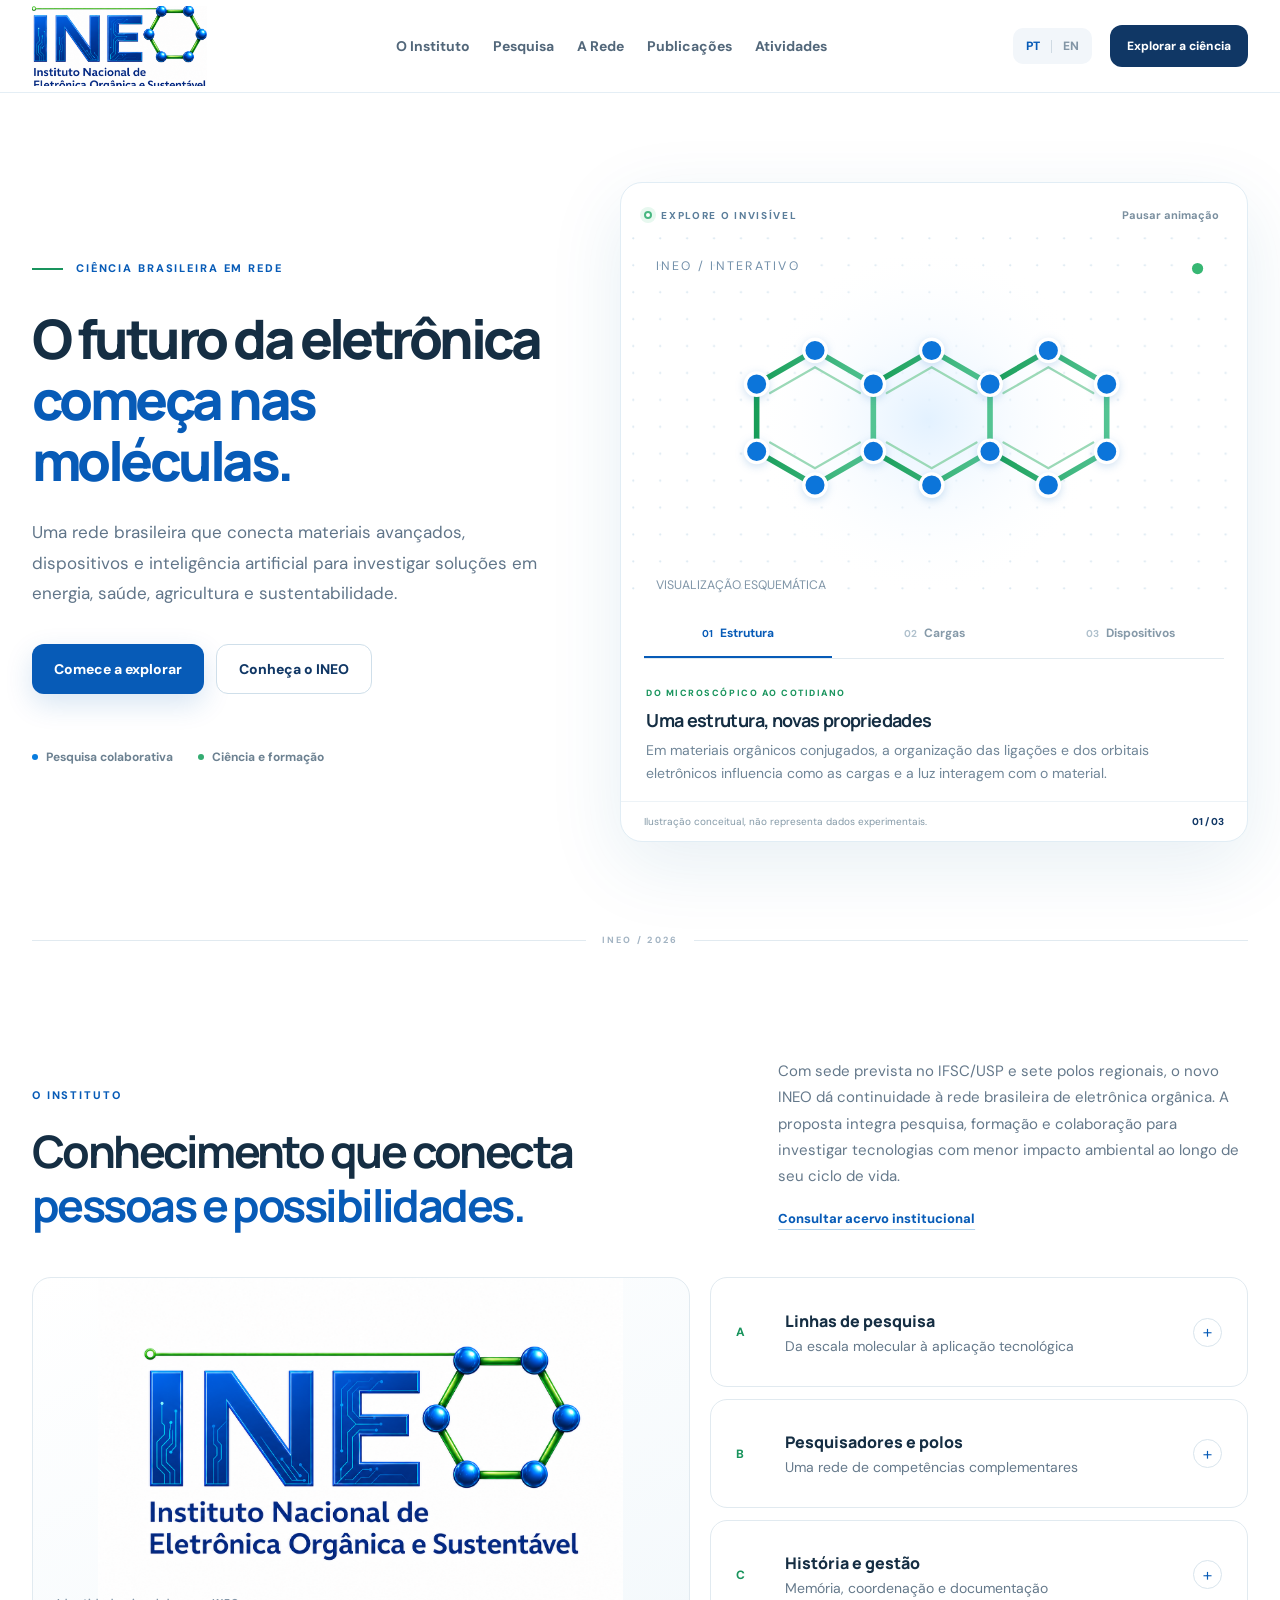
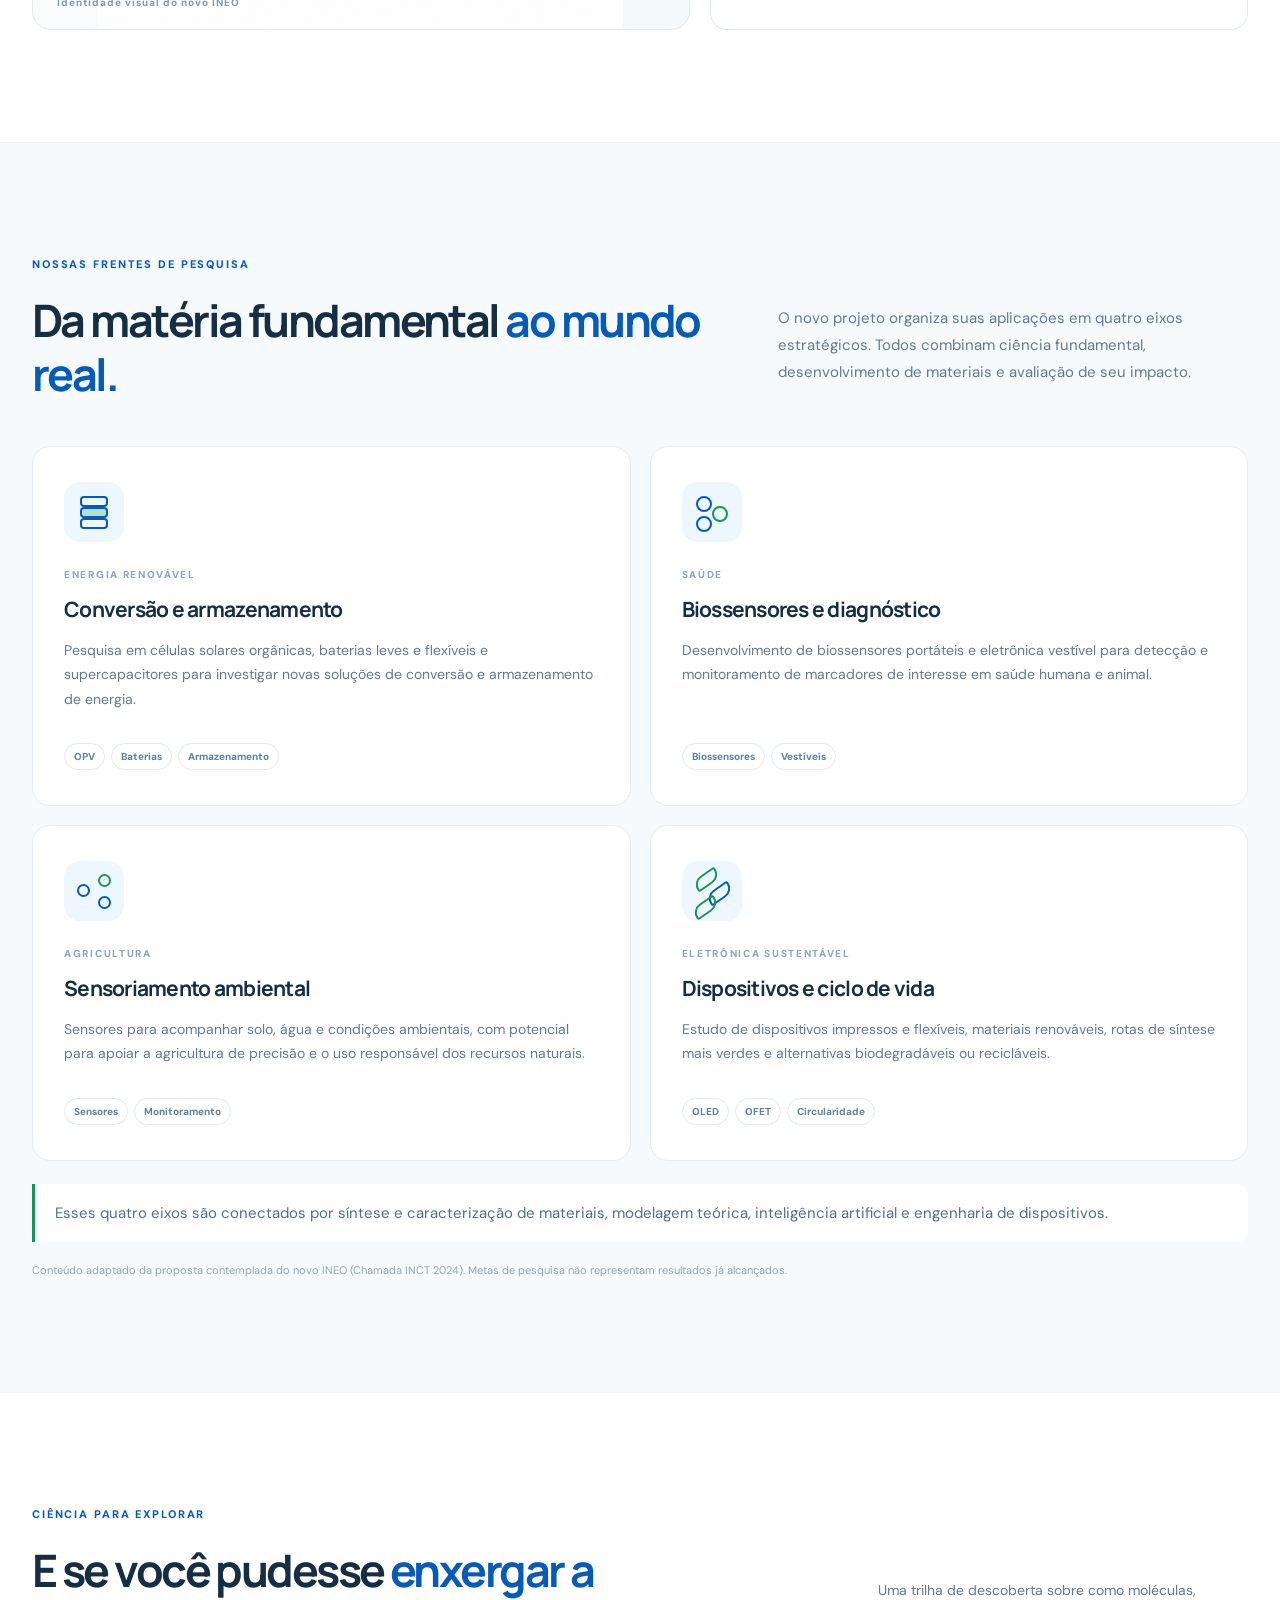
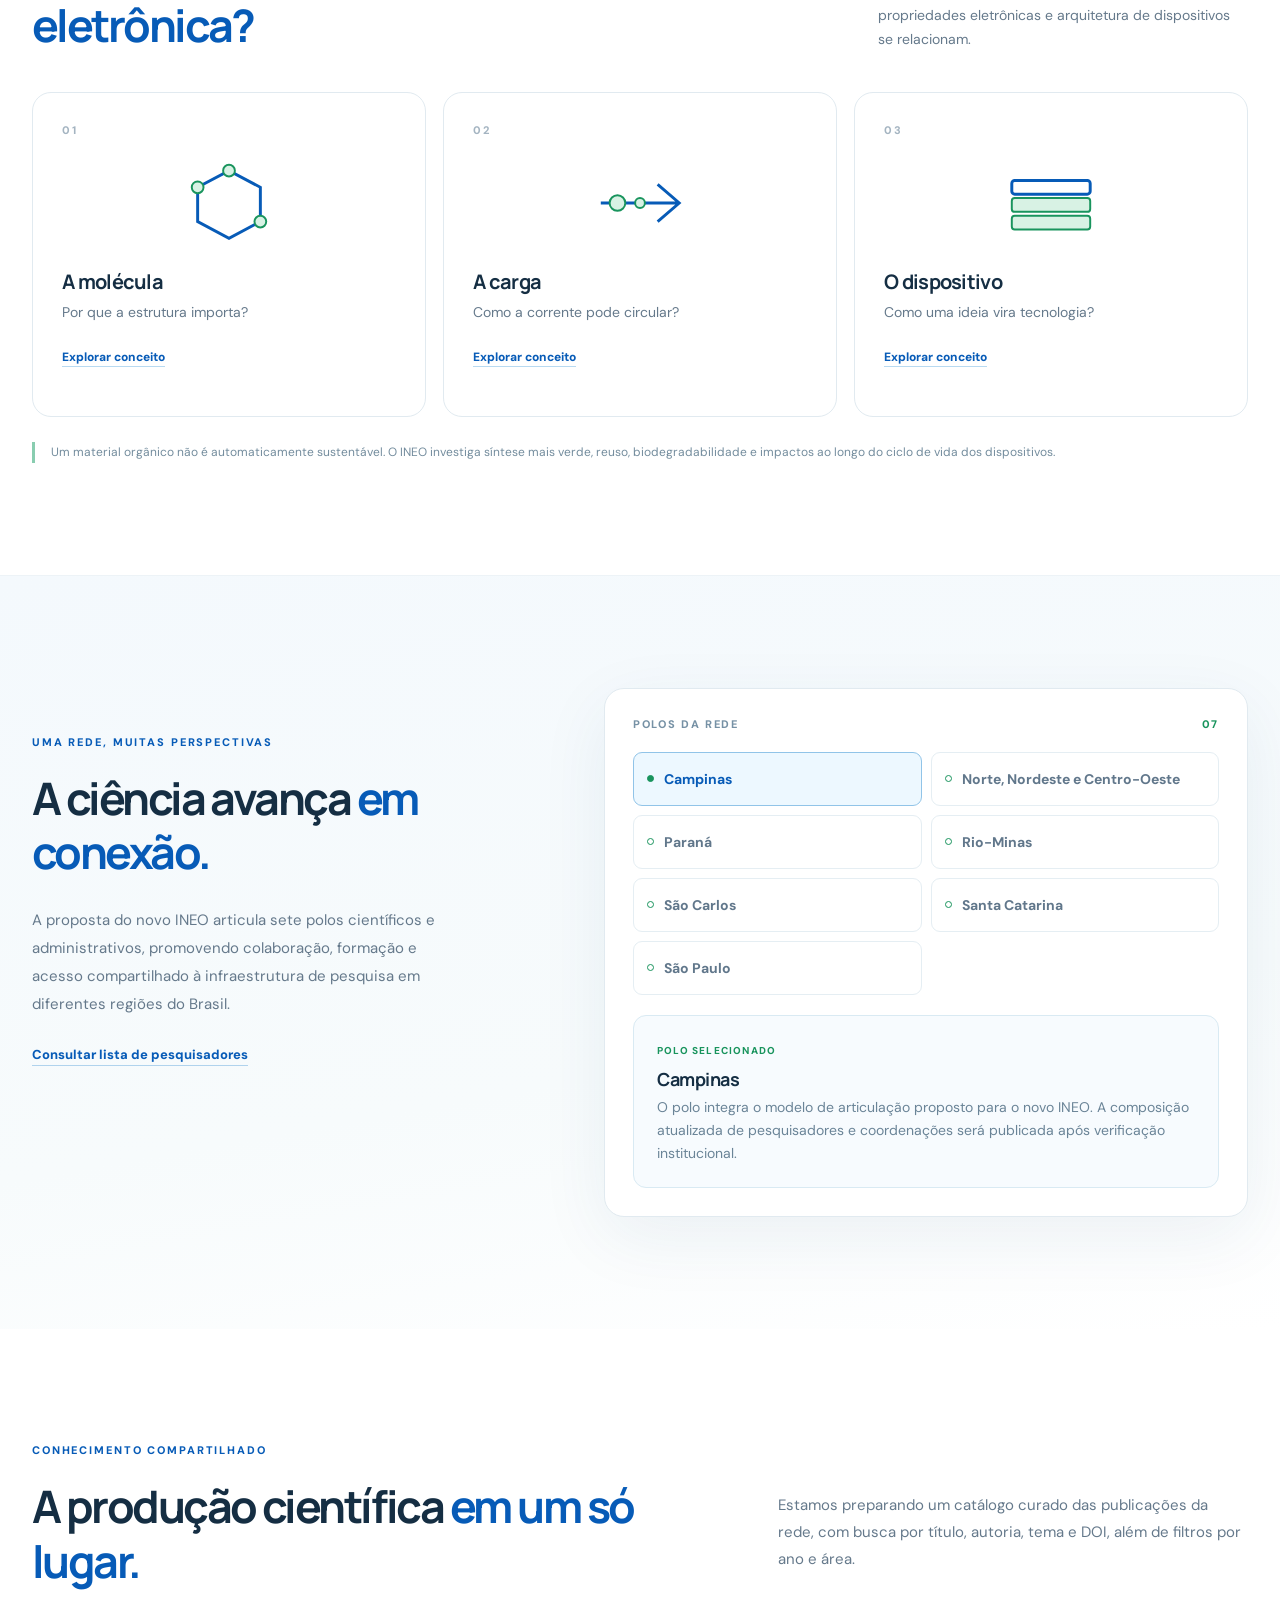
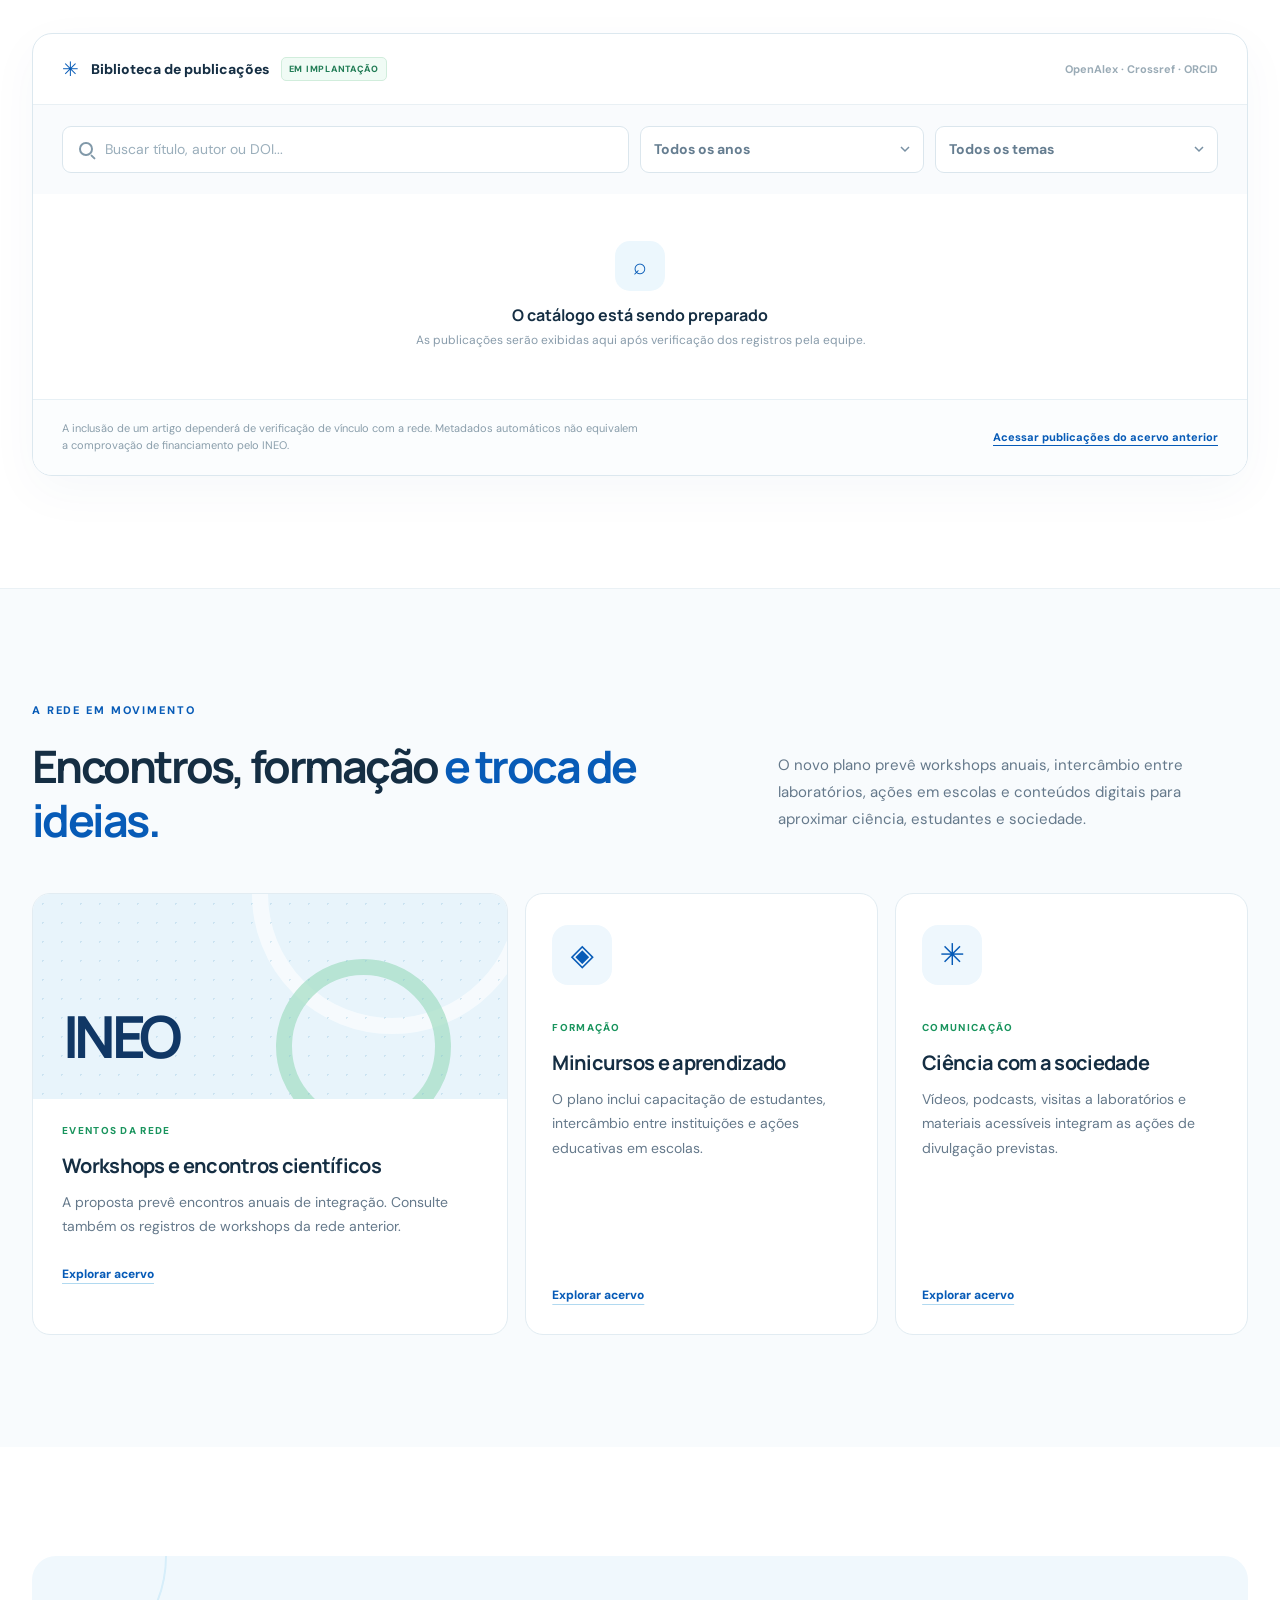
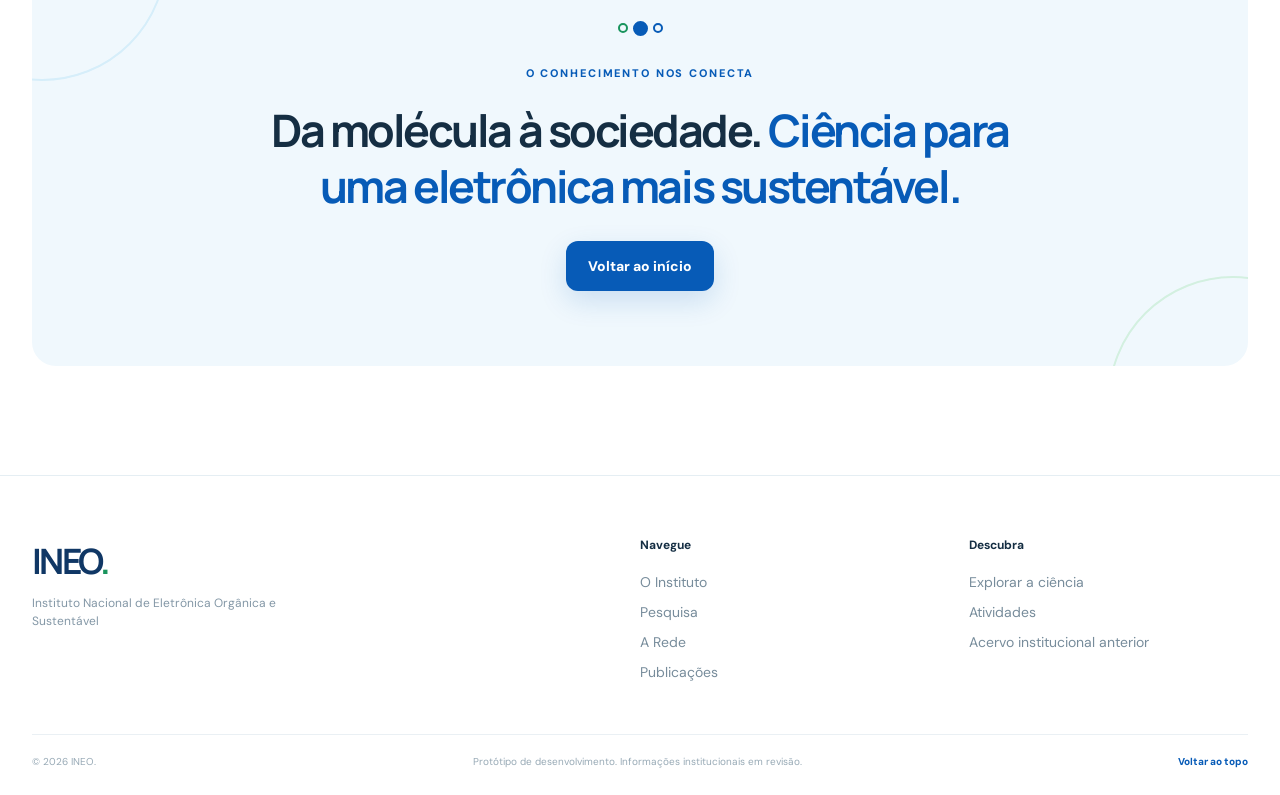
==== commit 9d901f6f: "content: align INEO portal with approved renewal proposal" ====
--- a/index.html
+++ b/index.html
@@ -4,10 +4,10 @@
     <meta charset="UTF-8" />
     <meta name="viewport" content="width=device-width, initial-scale=1.0" />
     <meta name="theme-color" content="#ffffff" />
-    <meta name="description" content="INEO: pesquisa, pessoas e conhecimento em eletrônica orgânica e sustentável. Explore a ciência por trás dos materiais e dispositivos." />
+    <meta name="description" content="INEO: uma rede brasileira de pesquisa em eletrônica orgânica e sustentável para energia, saúde, agricultura e novas tecnologias." />
     <meta property="og:type" content="website" />
     <meta property="og:title" content="INEO | Eletrônica Orgânica e Sustentável" />
-    <meta property="og:description" content="Um portal para explorar a eletrônica orgânica, conhecer a rede de pesquisa e descobrir sua produção científica." />
+    <meta property="og:description" content="Ciência em rede para energia renovável, saúde, agricultura e eletrônica sustentável. Explore materiais, dispositivos e pesquisa." />
     <title>INEO | Eletrônica Orgânica e Sustentável</title>
     <link rel="icon" href="assets/ineo-logo.png" type="image/png" />
     <link rel="preconnect" href="https://fonts.googleapis.com" />
@@ -60,7 +60,7 @@
         <div class="hero-copy">
           <p class="eyebrow"><span class="eyebrow-line"></span><span data-i18n="heroEyebrow">CIÊNCIA BRASILEIRA EM REDE</span></p>
           <h1 id="hero-title" data-i18n-html="heroTitle">O futuro da eletrônica <em>começa nas moléculas.</em></h1>
-          <p class="hero-lead" data-i18n="heroLead">Uma rede de pesquisa dedicada a compreender, desenvolver e transformar materiais orgânicos em novas possibilidades para a ciência e a tecnologia.</p>
+          <p class="hero-lead" data-i18n="heroLead">Uma rede brasileira que conecta materiais avançados, dispositivos e inteligência artificial para investigar soluções em energia, saúde, agricultura e sustentabilidade.</p>
           <div class="hero-buttons">
             <a href="#explorar" class="button button-primary" data-i18n="heroCtaExplore">Comece a explorar</a>
             <a href="#instituto" class="button button-outline" data-i18n="heroCtaInstitute">Conheça o INEO</a>
@@ -151,7 +151,7 @@
       <section class="intro-section section-space container" id="instituto" aria-labelledby="institute-title">
         <div class="section-heading heading-split">
           <div><p class="section-kicker" data-i18n="instituteKicker">O INSTITUTO</p><h2 id="institute-title" data-i18n-html="instituteTitle">Conhecimento que conecta <em>pessoas e possibilidades.</em></h2></div>
-          <div class="section-heading-aside"><p data-i18n="instituteLead">O Instituto Nacional de Eletrônica Orgânica e Sustentável reúne esforços de pesquisa em materiais, dispositivos, modelagem e aplicações, conectando diferentes especialidades e instituições brasileiras.</p><a class="text-link" href="https://sites.google.com/unesp.br/ineo2020/in%C3%ADcio" target="_blank" rel="noopener noreferrer" data-i18n="visitHistory">Consultar acervo institucional</a></div>
+          <div class="section-heading-aside"><p data-i18n="instituteLead">Com sede prevista no IFSC/USP e sete polos regionais, o novo INEO dá continuidade à rede brasileira de eletrônica orgânica. A proposta integra pesquisa, formação e colaboração para investigar tecnologias com menor impacto ambiental ao longo de seu ciclo de vida.</p><a class="text-link" href="https://sites.google.com/unesp.br/ineo2020/in%C3%ADcio" target="_blank" rel="noopener noreferrer" data-i18n="visitHistory">Consultar acervo institucional</a></div>
         </div>
         <div class="institute-grid">
           <div class="institute-logo-card"><img src="assets/ineo-logo.png" alt="Identidade oficial do INEO: Instituto Nacional de Eletrônica Orgânica e Sustentável" data-i18n-alt="officialLogoAlt" loading="lazy" /><span class="photo-caption" data-i18n="officialIdentity">Identidade visual do novo INEO</span></div>
@@ -167,14 +167,16 @@
         <div class="container">
           <div class="section-heading heading-split">
             <div><p class="section-kicker" data-i18n="researchKicker">NOSSAS FRENTES DE PESQUISA</p><h2 id="research-title" data-i18n-html="researchTitle">Da matéria fundamental <em>ao mundo real.</em></h2></div>
-            <p class="section-heading-aside" data-i18n="researchLead">Três frentes históricas de atuação, da síntese e caracterização de materiais à compreensão de fenômenos e ao desenvolvimento de dispositivos.</p>
+            <p class="section-heading-aside" data-i18n="researchLead">O novo projeto organiza suas aplicações em quatro eixos estratégicos. Todos combinam ciência fundamental, desenvolvimento de materiais e avaliação de seu impacto.</p>
           </div>
           <div class="research-cards">
-            <article class="research-card"><div class="research-icon icon-devices" aria-hidden="true"><span></span><span></span><span></span></div><p class="card-index" data-i18n="research1Category">MATERIAIS E DISPOSITIVOS</p><h3 data-i18n="research1Title">Dispositivos eletrônicos</h3><p data-i18n="research1Desc">Materiais orgânicos e sistemas nanoestruturados para dispositivos como OLEDs, células fotovoltaicas orgânicas e transistores de efeito de campo.</p><div class="topic-tags"><span>OLED</span><span>OPV</span><span>OFET</span></div></article>
-            <article class="research-card"><div class="research-icon icon-bio" aria-hidden="true"><span></span><span></span><span></span></div><p class="card-index" data-i18n="research2Category">SENSORIAMENTO</p><h3 data-i18n="research2Title">Biossensores</h3><p data-i18n="research2Desc">Filmes finos, interfaces e estratégias de análise para detectar e interpretar sinais químicos e biológicos em diferentes contextos.</p><div class="topic-tags"><span data-i18n="tagThinFilms">Filmes finos</span><span data-i18n="tagInterfaces">Interfaces</span></div></article>
-            <article class="research-card"><div class="research-icon icon-model" aria-hidden="true"><span></span><span></span><span></span></div><p class="card-index" data-i18n="research3Category">MODELAGEM COMPUTACIONAL</p><h3 data-i18n="research3Title">Modelagem molecular e de dispositivos</h3><p data-i18n="research3Desc">Métodos computacionais para investigar estrutura eletrônica, organização molecular, transporte de cargas e funcionamento de dispositivos.</p><div class="topic-tags"><span data-i18n="tagSimulation">Simulação</span><span data-i18n="tagTransport">Transporte</span></div></article>
-          </div>
-          <p class="research-source"><span data-i18n="researchSource">Frentes descritas a partir do acervo institucional anterior.</span> <a href="https://sites.google.com/unesp.br/ineo2020/in%C3%ADcio/linhas-de-pesquisa" target="_blank" rel="noopener noreferrer" data-i18n="seeSource">Ver fonte</a></p>
+            <article class="research-card"><div class="research-icon icon-devices" aria-hidden="true"><span></span><span></span><span></span></div><p class="card-index" data-i18n="research1Category">ENERGIA RENOVÁVEL</p><h3 data-i18n="research1Title">Conversão e armazenamento</h3><p data-i18n="research1Desc">Pesquisa em células solares orgânicas, baterias leves e flexíveis e supercapacitores para investigar novas soluções de conversão e armazenamento de energia.</p><div class="topic-tags"><span>OPV</span><span data-i18n="tagBatteries">Baterias</span><span data-i18n="tagStorage">Armazenamento</span></div></article>
+            <article class="research-card"><div class="research-icon icon-bio" aria-hidden="true"><span></span><span></span><span></span></div><p class="card-index" data-i18n="research2Category">SAÚDE</p><h3 data-i18n="research2Title">Biossensores e diagnóstico</h3><p data-i18n="research2Desc">Desenvolvimento de biossensores portáteis e eletrônica vestível para detecção e monitoramento de marcadores de interesse em saúde humana e animal.</p><div class="topic-tags"><span data-i18n="tagBiosensors">Biossensores</span><span data-i18n="tagWearables">Vestíveis</span></div></article>
+            <article class="research-card"><div class="research-icon icon-model" aria-hidden="true"><span></span><span></span><span></span></div><p class="card-index" data-i18n="research3Category">AGRICULTURA</p><h3 data-i18n="research3Title">Sensoriamento ambiental</h3><p data-i18n="research3Desc">Sensores para acompanhar solo, água e condições ambientais, com potencial para apoiar a agricultura de precisão e o uso responsável dos recursos naturais.</p><div class="topic-tags"><span data-i18n="tagSensors">Sensores</span><span data-i18n="tagMonitoring">Monitoramento</span></div></article>
+            <article class="research-card"><div class="research-icon icon-sustain" aria-hidden="true"><span></span><span></span><span></span></div><p class="card-index" data-i18n="research4Category">ELETRÔNICA SUSTENTÁVEL</p><h3 data-i18n="research4Title">Dispositivos e ciclo de vida</h3><p data-i18n="research4Desc">Estudo de dispositivos impressos e flexíveis, materiais renováveis, rotas de síntese mais verdes e alternativas biodegradáveis ou recicláveis.</p><div class="topic-tags"><span>OLED</span><span>OFET</span><span data-i18n="tagCircular">Circularidade</span></div></article>
+          </div>
+          <p class="research-crosscutting" data-i18n="researchCrosscutting">Esses quatro eixos são conectados por síntese e caracterização de materiais, modelagem teórica, inteligência artificial e engenharia de dispositivos.</p>
+          <p class="research-source" data-i18n="researchSource">Conteúdo adaptado da proposta contemplada do novo INEO (Chamada INCT 2024). Metas de pesquisa não representam resultados já alcançados.</p>
         </div>
       </section>
 
@@ -185,11 +187,11 @@
           <a href="#inicio" class="discovery-step"><span class="discovery-number">02</span><div class="discovery-icon"><svg viewBox="0 0 100 80" aria-hidden="true"><path d="M10 40 H90 M68 21 L90 40 L68 59" fill="none" stroke="currentColor" stroke-width="3"/><circle cx="27" cy="40" r="8"/><circle cx="50" cy="40" r="5"/></svg></div><h3 data-i18n="discover2Title">A carga</h3><p data-i18n="discover2Desc">Como a corrente pode circular?</p><span class="discovery-action" data-i18n="discoverAction">Explorar conceito</span></a>
           <a href="#inicio" class="discovery-step"><span class="discovery-number">03</span><div class="discovery-icon"><svg viewBox="0 0 100 80" aria-hidden="true"><rect x="10" y="17" width="80" height="14" rx="3" fill="none" stroke="currentColor" stroke-width="3"/><rect x="10" y="35" width="80" height="14" rx="3"/><rect x="10" y="53" width="80" height="14" rx="3" fill="none" stroke="currentColor" stroke-width="3"/></svg></div><h3 data-i18n="discover3Title">O dispositivo</h3><p data-i18n="discover3Desc">Como uma ideia vira tecnologia?</p><span class="discovery-action" data-i18n="discoverAction">Explorar conceito</span></a>
         </div>
-        <p class="discovery-caveat" data-i18n="discoveryCaveat">Materiais orgânicos não são automaticamente sustentáveis. Sua avaliação exige considerar composição, produção, uso e descarte.</p>
+        <p class="discovery-caveat" data-i18n="discoveryCaveat">Um material orgânico não é automaticamente sustentável. O INEO investiga síntese mais verde, reuso, biodegradabilidade e impactos ao longo do ciclo de vida dos dispositivos.</p>
       </section>
 
       <section class="network-section section-space" id="rede" aria-labelledby="network-title">
-        <div class="container network-layout"><div class="network-copy"><p class="section-kicker" data-i18n="networkKicker">UMA REDE, MUITAS PERSPECTIVAS</p><h2 id="network-title" data-i18n-html="networkTitle">A ciência avança <em>em conexão.</em></h2><p data-i18n="networkLead">A organização histórica do INEO reúne pesquisadores de diferentes instituições em sete polos. Explore a distribuição da rede e consulte o cadastro institucional de referência.</p><a class="text-link" href="https://sites.google.com/unesp.br/ineo2020/in%C3%ADcio/pesquisadores-participantes" target="_blank" rel="noopener noreferrer" data-i18n="networkFullList">Consultar lista de pesquisadores</a></div>
+        <div class="container network-layout"><div class="network-copy"><p class="section-kicker" data-i18n="networkKicker">UMA REDE, MUITAS PERSPECTIVAS</p><h2 id="network-title" data-i18n-html="networkTitle">A ciência avança <em>em conexão.</em></h2><p data-i18n="networkLead">A proposta do novo INEO articula sete polos científicos e administrativos, promovendo colaboração, formação e acesso compartilhado à infraestrutura de pesquisa em diferentes regiões do Brasil.</p><a class="text-link" href="https://sites.google.com/unesp.br/ineo2020/in%C3%ADcio/pesquisadores-participantes" target="_blank" rel="noopener noreferrer" data-i18n="networkFullList">Consultar lista de pesquisadores</a></div>
           <div class="network-selector"><div class="network-selector-heading"><span data-i18n="networkSelectLabel">POLOS DA REDE</span><span>07</span></div><div class="network-list" id="network-list"></div><div class="network-detail" id="network-detail" aria-live="polite"></div></div>
         </div>
       </section>
@@ -202,13 +204,13 @@
         </div>
       </section>
 
-      <section class="activities-section section-space" id="atividades" aria-labelledby="activities-title"><div class="container"><div class="section-heading heading-split"><div><p class="section-kicker" data-i18n="activitiesKicker">A REDE EM MOVIMENTO</p><h2 id="activities-title" data-i18n-html="activitiesTitle">Encontros, formação <em>e troca de ideias.</em></h2></div><p class="section-heading-aside" data-i18n="activitiesLead">A trajetória do INEO também é feita de workshops, minicursos e encontros que aproximam pesquisadores, estudantes e colaboradores.</p></div>
-          <div class="activity-grid"><a href="https://sites.google.com/unesp.br/ineo2020/in%C3%ADcio" target="_blank" rel="noopener noreferrer" class="activity-feature"><div class="feature-art" aria-hidden="true"><span class="feature-circle one"></span><span class="feature-circle two"></span><span class="feature-grid"></span><strong>INEO</strong></div><div class="activity-info"><span class="activity-type" data-i18n="activityTagEvents">EVENTOS DA REDE</span><h3 data-i18n="activity1Title">Workshops e encontros científicos</h3><p data-i18n="activity1Desc">Programas e registros de edições anteriores, incluindo o acervo de workshops de 2021 a 2024.</p><span class="activity-link" data-i18n="activityLink">Explorar acervo</span></div></a>
-            <a href="https://sites.google.com/unesp.br/ineo2020/in%C3%ADcio" target="_blank" rel="noopener noreferrer" class="activity-small"><span class="activity-icon" aria-hidden="true">◈</span><span class="activity-type" data-i18n="activityTagTraining">FORMAÇÃO</span><h3 data-i18n="activity2Title">Minicursos e aprendizado</h3><p data-i18n="activity2Desc">Conteúdos formativos e oportunidades de circulação do conhecimento na rede.</p><span class="activity-link" data-i18n="activityLink">Explorar acervo</span></a>
-            <a href="https://sites.google.com/unesp.br/ineo2020/in%C3%ADcio" target="_blank" rel="noopener noreferrer" class="activity-small"><span class="activity-icon" aria-hidden="true">✳</span><span class="activity-type" data-i18n="activityTagNews">COMUNICAÇÃO</span><h3 data-i18n="activity3Title">Notícias e iniciativas</h3><p data-i18n="activity3Desc">Um espaço para acompanhar descobertas, projetos, novidades e ações da comunidade científica.</p><span class="activity-link" data-i18n="activityLink">Explorar acervo</span></a></div>
+      <section class="activities-section section-space" id="atividades" aria-labelledby="activities-title"><div class="container"><div class="section-heading heading-split"><div><p class="section-kicker" data-i18n="activitiesKicker">A REDE EM MOVIMENTO</p><h2 id="activities-title" data-i18n-html="activitiesTitle">Encontros, formação <em>e troca de ideias.</em></h2></div><p class="section-heading-aside" data-i18n="activitiesLead">O novo plano prevê workshops anuais, intercâmbio entre laboratórios, ações em escolas e conteúdos digitais para aproximar ciência, estudantes e sociedade.</p></div>
+          <div class="activity-grid"><a href="https://sites.google.com/unesp.br/ineo2020/in%C3%ADcio" target="_blank" rel="noopener noreferrer" class="activity-feature"><div class="feature-art" aria-hidden="true"><span class="feature-circle one"></span><span class="feature-circle two"></span><span class="feature-grid"></span><strong>INEO</strong></div><div class="activity-info"><span class="activity-type" data-i18n="activityTagEvents">EVENTOS DA REDE</span><h3 data-i18n="activity1Title">Workshops e encontros científicos</h3><p data-i18n="activity1Desc">A proposta prevê encontros anuais de integração. Consulte também os registros de workshops da rede anterior.</p><span class="activity-link" data-i18n="activityLink">Explorar acervo</span></div></a>
+            <a href="https://sites.google.com/unesp.br/ineo2020/in%C3%ADcio" target="_blank" rel="noopener noreferrer" class="activity-small"><span class="activity-icon" aria-hidden="true">◈</span><span class="activity-type" data-i18n="activityTagTraining">FORMAÇÃO</span><h3 data-i18n="activity2Title">Minicursos e aprendizado</h3><p data-i18n="activity2Desc">O plano inclui capacitação de estudantes, intercâmbio entre instituições e ações educativas em escolas.</p><span class="activity-link" data-i18n="activityLink">Explorar acervo</span></a>
+            <a href="https://sites.google.com/unesp.br/ineo2020/in%C3%ADcio" target="_blank" rel="noopener noreferrer" class="activity-small"><span class="activity-icon" aria-hidden="true">✳</span><span class="activity-type" data-i18n="activityTagNews">COMUNICAÇÃO</span><h3 data-i18n="activity3Title">Ciência com a sociedade</h3><p data-i18n="activity3Desc">Vídeos, podcasts, visitas a laboratórios e materiais acessíveis integram as ações de divulgação previstas.</p><span class="activity-link" data-i18n="activityLink">Explorar acervo</span></a></div>
         </div></section>
 
-      <section class="closing-section container" aria-labelledby="closing-title"><div class="closing-inner"><div class="closing-mark" aria-hidden="true"><span></span><span></span><span></span></div><p class="section-kicker" data-i18n="closingKicker">O CONHECIMENTO NOS CONECTA</p><h2 id="closing-title" data-i18n-html="closingTitle">Uma ciência de muitas pessoas. <em>Um futuro de muitas possibilidades.</em></h2><a href="#inicio" class="button button-primary" data-i18n="closingCta">Voltar ao início</a></div></section>
+      <section class="closing-section container" aria-labelledby="closing-title"><div class="closing-inner"><div class="closing-mark" aria-hidden="true"><span></span><span></span><span></span></div><p class="section-kicker" data-i18n="closingKicker">O CONHECIMENTO NOS CONECTA</p><h2 id="closing-title" data-i18n-html="closingTitle">Da molécula à sociedade. <em>Ciência para uma eletrônica mais sustentável.</em></h2><a href="#inicio" class="button button-primary" data-i18n="closingCta">Voltar ao início</a></div></section>
     </main>
 
     <footer class="site-footer"><div class="container footer-grid"><div class="footer-brand"><strong>INEO<span class="footer-dot">.</span></strong><p data-i18n="footerFullName">Instituto Nacional de Eletrônica Orgânica e Sustentável</p></div><div class="footer-links"><strong data-i18n="footerNavigate">Navegue</strong><a href="#instituto" data-i18n="navInstitute">O Instituto</a><a href="#pesquisa" data-i18n="navResearch">Pesquisa</a><a href="#rede" data-i18n="navNetwork">A Rede</a><a href="#publicacoes" data-i18n="navPublications">Publicações</a></div><div class="footer-links"><strong data-i18n="footerExplore">Descubra</strong><a href="#explorar" data-i18n="navExplore">Explorar a ciência</a><a href="#atividades" data-i18n="navActivities">Atividades</a><a href="https://sites.google.com/unesp.br/ineo2020/in%C3%ADcio" target="_blank" rel="noopener noreferrer" data-i18n="footerLegacy">Acervo institucional anterior</a></div></div><div class="container footer-bottom"><span>© <span id="current-year"></span> INEO.</span><span data-i18n="footerPrototype">Protótipo de desenvolvimento. Informações institucionais em revisão.</span><a href="#top" data-i18n="backTop">Voltar ao topo</a></div></footer>
--- a/styles.css
+++ b/styles.css
@@ -138,8 +138,8 @@
 .quicklink-circle { width: 29px; height: 29px; border: 1px solid #d9e5ed; border-radius: 100%; display: grid; place-items: center; color: var(--blue); font-size: 18px; font-weight: 300; }
 
 .research-section { background: #f7fafc; border-block: 1px solid #edf2f6; }
-.research-cards { display: grid; grid-template-columns: repeat(3, minmax(0, 1fr)); gap: 19px; }
-.research-card { min-height: 390px; background: #fff; border: 1px solid #e4edf3; border-radius: 18px; padding: 35px 31px; display: flex; flex-direction: column; transition: transform .25s, box-shadow .25s, border-color .25s; }
+.research-cards { display: grid; grid-template-columns: repeat(2, minmax(0, 1fr)); gap: 19px; }
+.research-card { min-height: 330px; background: #fff; border: 1px solid #e4edf3; border-radius: 18px; padding: 35px 31px; display: flex; flex-direction: column; transition: transform .25s, box-shadow .25s, border-color .25s; }
 .research-card:hover { transform: translateY(-7px); box-shadow: var(--shadow); border-color: #c1dbed; }
 .research-icon { width: 60px; height: 60px; border-radius: 16px; position: relative; background: #eef7fd; color: var(--blue); margin-bottom: 24px; }
 .research-icon span { position: absolute; border: 2px solid currentColor; }
@@ -155,11 +155,16 @@
 .icon-model span:nth-child(1) { left: 13px; top: 23px; }
 .icon-model span:nth-child(2) { left: 34px; top: 13px; border-color: var(--green); }
 .icon-model span:nth-child(3) { left: 34px; top: 35px; }
+.icon-sustain span { width: 27px; height: 13px; border-radius: 16px 4px 16px 4px; transform: rotate(-35deg); }
+.icon-sustain span:nth-child(1) { left: 11px; top: 12px; border-color: var(--green); }
+.icon-sustain span:nth-child(2) { left: 24px; top: 26px; }
+.icon-sustain span:nth-child(3) { left: 10px; top: 40px; border-color: var(--green); }
 .card-index { font-size: 10px; letter-spacing: .17em; font-weight: 800; color: #8da6b7; margin-bottom: 12px; }
 .research-card h3 { font-size: 21px; line-height: 1.33; letter-spacing: -.035em; margin-bottom: 14px; }
 .research-card > p:not(.card-index) { font-size: 14px; line-height: 1.75; color: var(--muted); }
 .topic-tags { display: flex; flex-wrap: wrap; gap: 6px; margin-top: auto; padding-top: 18px; }
 .topic-tags span { border: 1px solid #e0ebf1; color: #60839d; border-radius: 20px; padding: 6px 9px; font-size: 10px; font-weight: 800; }
+.research-crosscutting { margin: 23px 0 0; padding: 16px 20px; background: #fff; border-left: 3px solid var(--green); border-radius: 0 12px 12px 0; color: #536f82; font-size: 15px; line-height: 1.75; }
 .research-source { font-size: 11px; color: #93a4b1; margin: 19px 0 0; }
 .research-source a { color: var(--blue); text-decoration: underline; }
 
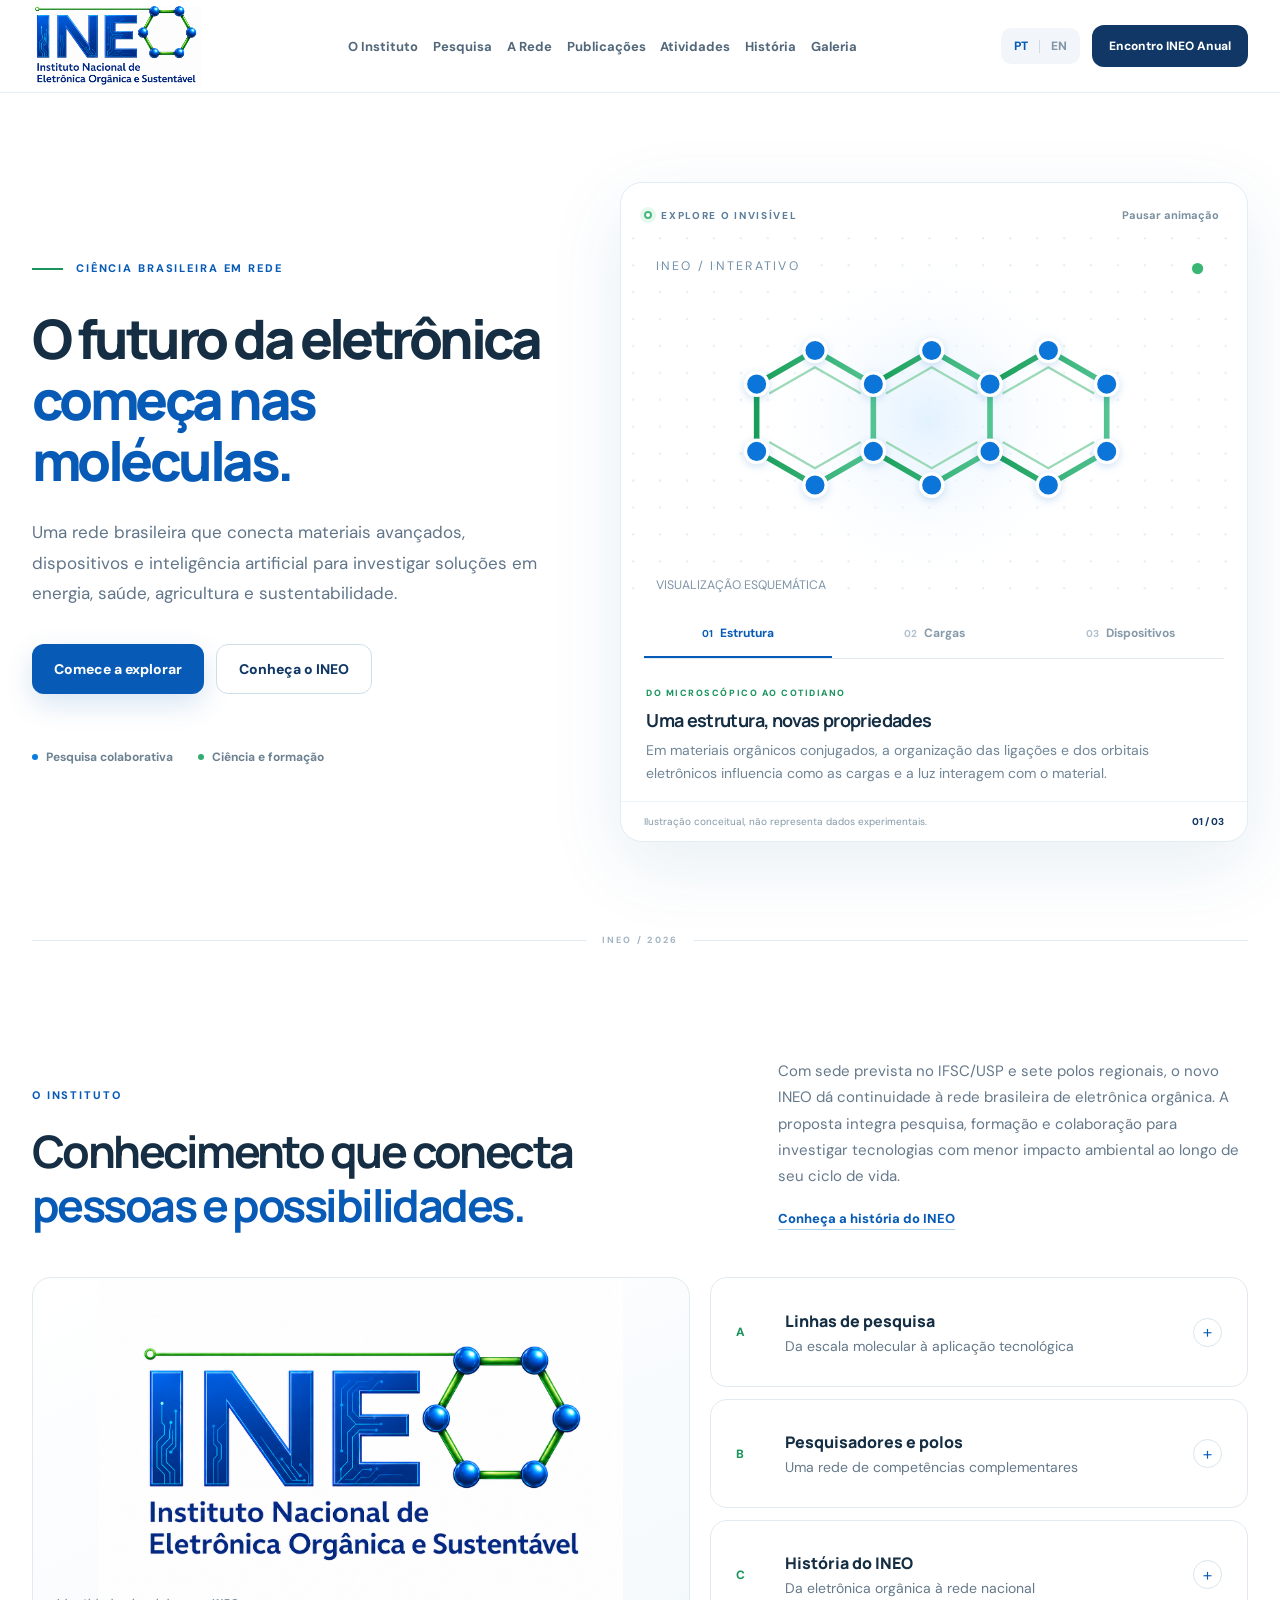
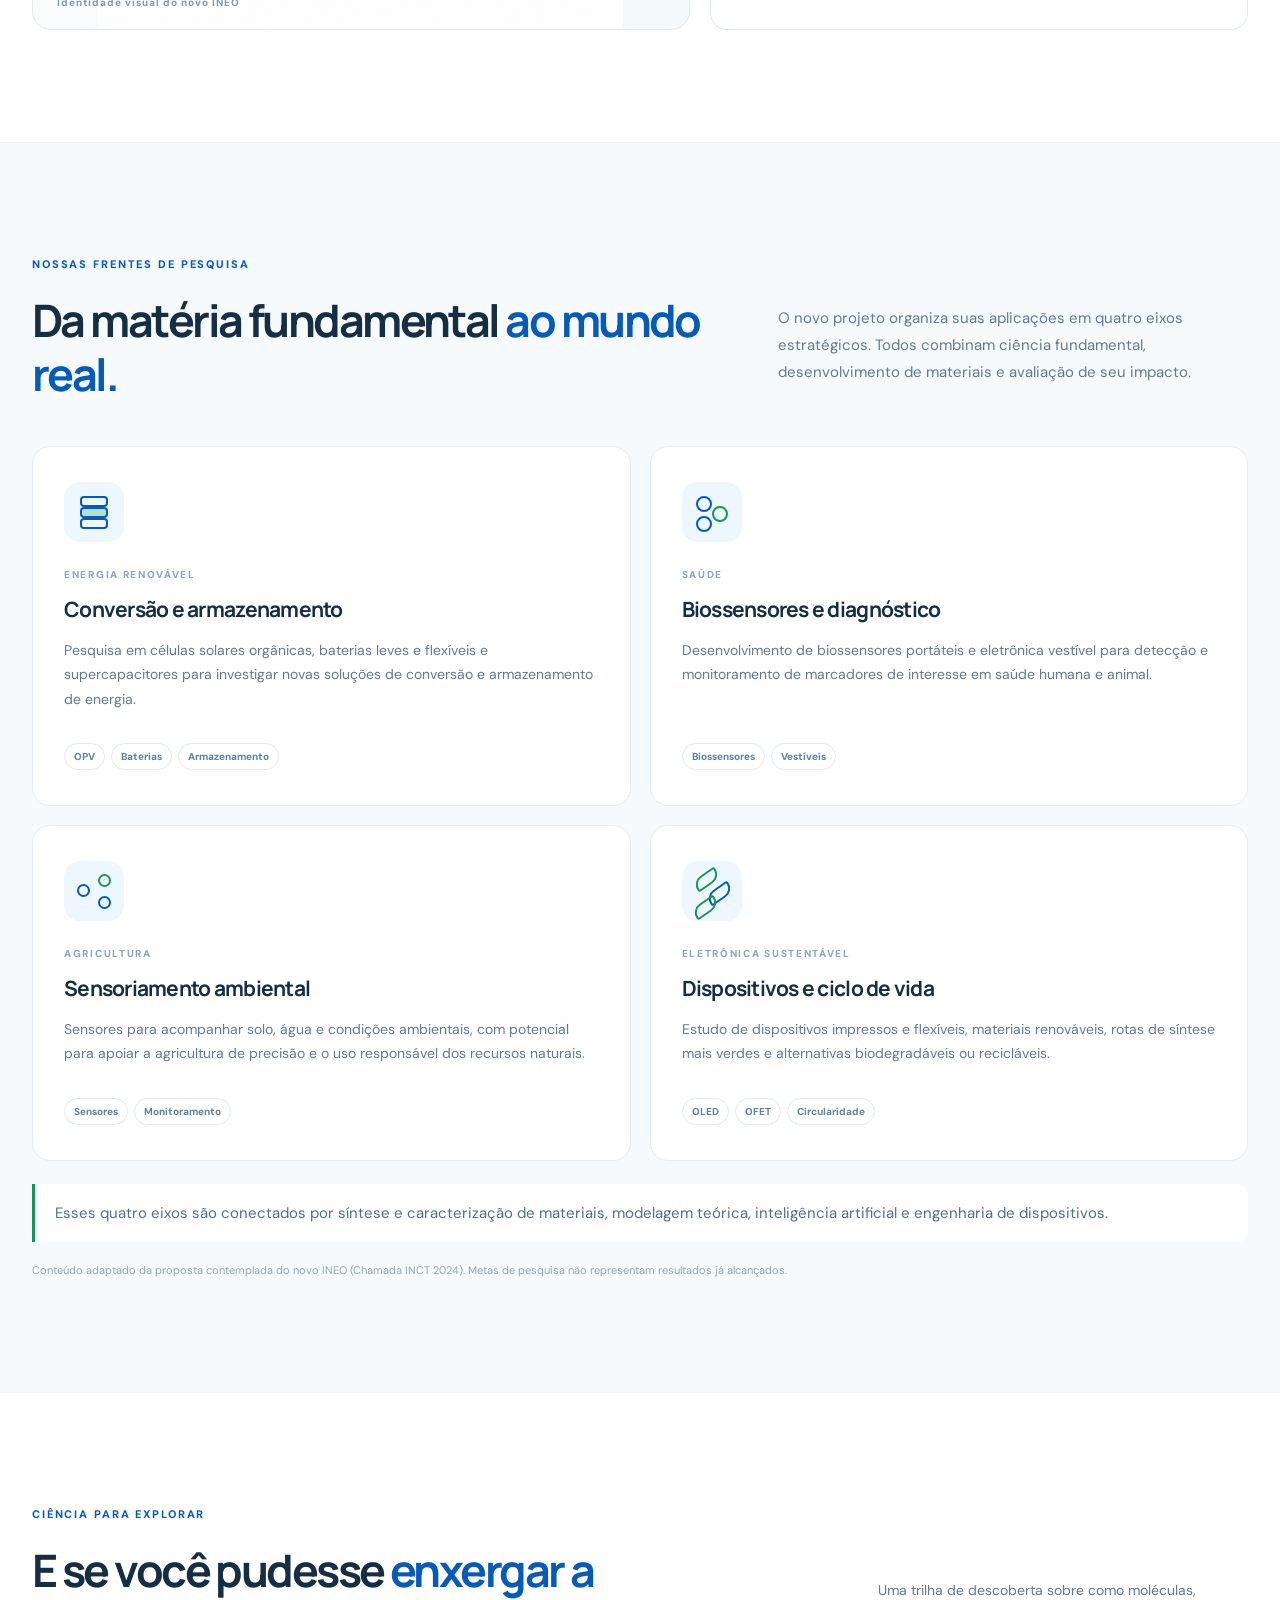
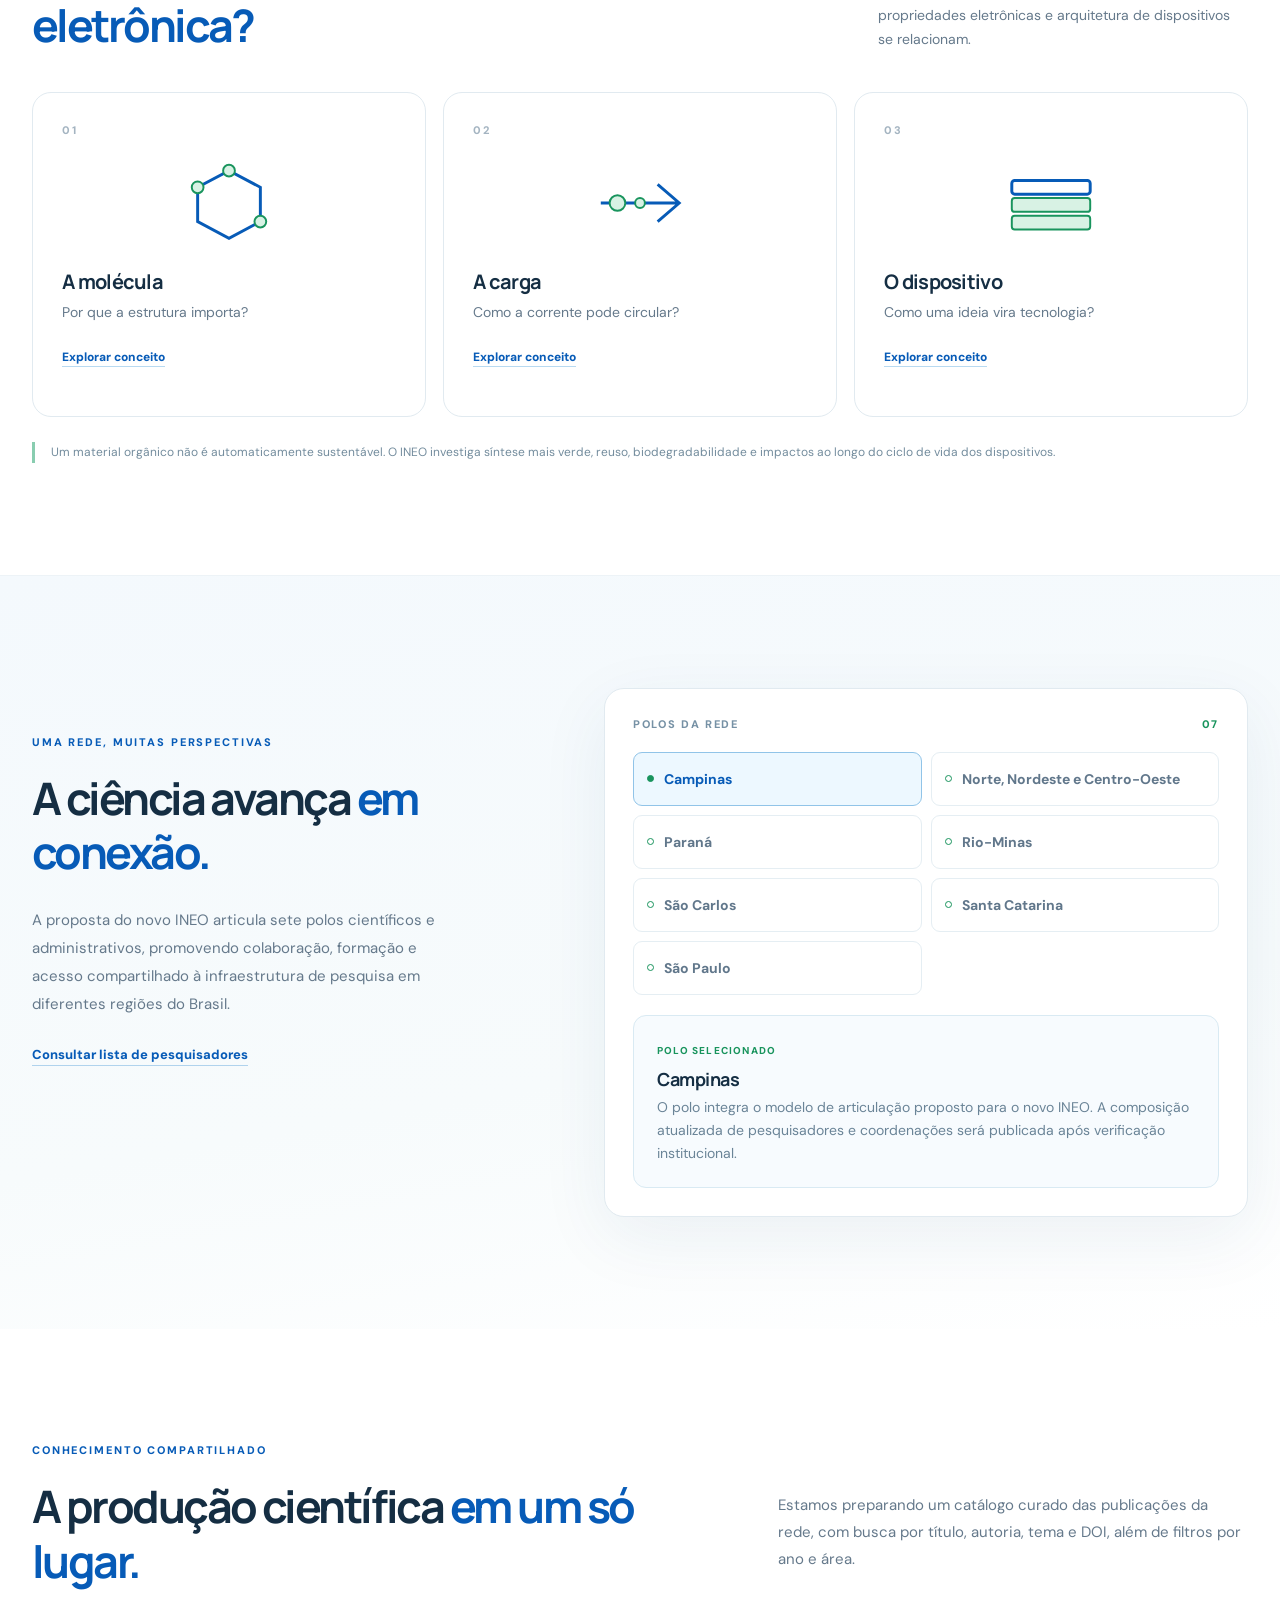
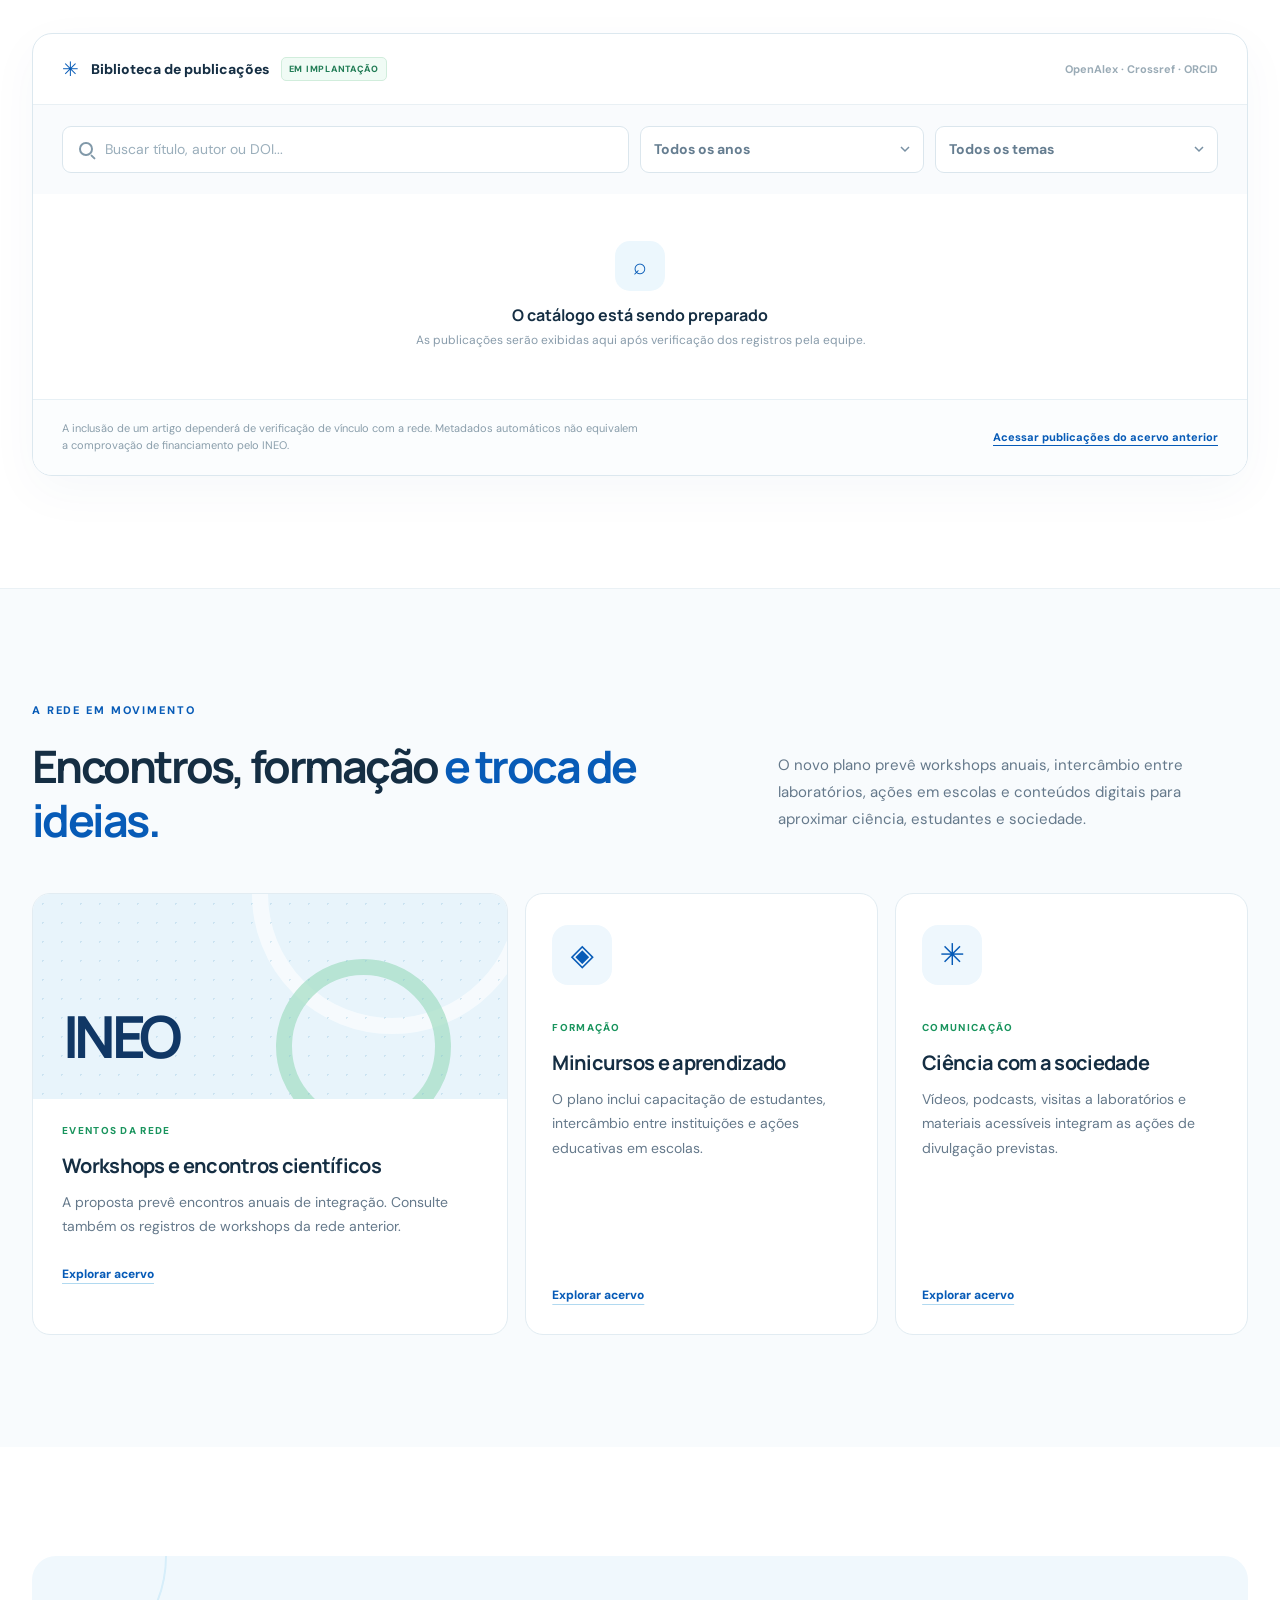
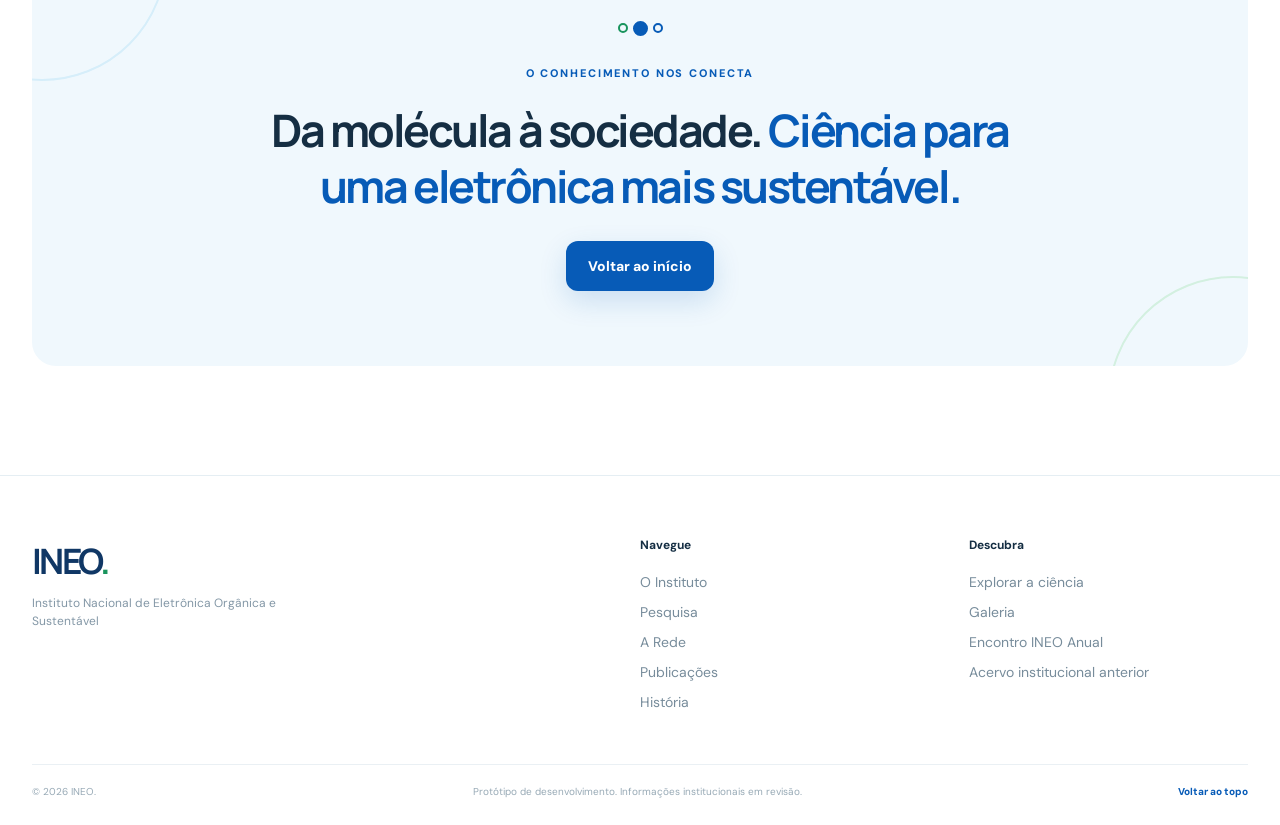
==== commit 7d1f0c87: "feat: add bilingual INEO history, photo gallery and annual meeting page" ====
--- a/index.html
+++ b/index.html
@@ -31,6 +31,8 @@
           <a href="#rede" data-i18n="navNetwork">A Rede</a>
           <a href="#publicacoes" data-i18n="navPublications">Publicações</a>
           <a href="#atividades" data-i18n="navActivities">Atividades</a>
+          <a href="historia.html" data-i18n="navHistory">História</a>
+          <a href="galeria.html" data-i18n="navGallery">Galeria</a>
         </nav>
         <div class="header-actions">
           <div class="language-switch" role="group" aria-label="Idioma / Language">
@@ -38,7 +40,7 @@
             <span aria-hidden="true"></span>
             <button type="button" data-lang="en" aria-pressed="false">EN</button>
           </div>
-          <a href="#explorar" class="header-explore" data-i18n="navExplore">Explorar a ciência</a>
+          <a href="encontro.html" class="header-explore" data-i18n="navAnnual">Encontro INEO Anual</a>
           <button class="menu-toggle" id="menu-toggle" type="button" aria-controls="mobile-nav" aria-expanded="false" aria-label="Abrir menu" data-i18n-aria="openMenu">
             <span></span><span></span><span></span>
           </button>
@@ -51,6 +53,9 @@
         <a href="#rede" data-i18n="navNetwork">A Rede</a>
         <a href="#publicacoes" data-i18n="navPublications">Publicações</a>
         <a href="#atividades" data-i18n="navActivities">Atividades</a>
+        <a href="historia.html" data-i18n="navHistory">História</a>
+        <a href="galeria.html" data-i18n="navGallery">Galeria</a>
+        <a href="encontro.html" data-i18n="navAnnual">Encontro INEO Anual</a>
         <a href="#explorar" data-i18n="navExplore">Explorar a ciência</a>
       </nav>
     </header>
@@ -151,14 +156,14 @@
       <section class="intro-section section-space container" id="instituto" aria-labelledby="institute-title">
         <div class="section-heading heading-split">
           <div><p class="section-kicker" data-i18n="instituteKicker">O INSTITUTO</p><h2 id="institute-title" data-i18n-html="instituteTitle">Conhecimento que conecta <em>pessoas e possibilidades.</em></h2></div>
-          <div class="section-heading-aside"><p data-i18n="instituteLead">Com sede prevista no IFSC/USP e sete polos regionais, o novo INEO dá continuidade à rede brasileira de eletrônica orgânica. A proposta integra pesquisa, formação e colaboração para investigar tecnologias com menor impacto ambiental ao longo de seu ciclo de vida.</p><a class="text-link" href="https://sites.google.com/unesp.br/ineo2020/in%C3%ADcio" target="_blank" rel="noopener noreferrer" data-i18n="visitHistory">Consultar acervo institucional</a></div>
+          <div class="section-heading-aside"><p data-i18n="instituteLead">Com sede prevista no IFSC/USP e sete polos regionais, o novo INEO dá continuidade à rede brasileira de eletrônica orgânica. A proposta integra pesquisa, formação e colaboração para investigar tecnologias com menor impacto ambiental ao longo de seu ciclo de vida.</p><a class="text-link" href="historia.html" data-i18n="visitHistory">Conheça a história do INEO</a></div>
         </div>
         <div class="institute-grid">
           <div class="institute-logo-card"><img src="assets/ineo-logo.png" alt="Identidade oficial do INEO: Instituto Nacional de Eletrônica Orgânica e Sustentável" data-i18n-alt="officialLogoAlt" loading="lazy" /><span class="photo-caption" data-i18n="officialIdentity">Identidade visual do novo INEO</span></div>
           <div class="institute-quicklinks">
             <a href="#pesquisa" class="quicklink"><span class="quicklink-index">A</span><span><strong data-i18n="quickResearch">Linhas de pesquisa</strong><small data-i18n="quickResearchDesc">Da escala molecular à aplicação tecnológica</small></span><span class="quicklink-circle" aria-hidden="true">+</span></a>
             <a href="#rede" class="quicklink"><span class="quicklink-index">B</span><span><strong data-i18n="quickNetwork">Pesquisadores e polos</strong><small data-i18n="quickNetworkDesc">Uma rede de competências complementares</small></span><span class="quicklink-circle" aria-hidden="true">+</span></a>
-            <a href="https://sites.google.com/unesp.br/ineo2020/in%C3%ADcio" target="_blank" rel="noopener noreferrer" class="quicklink"><span class="quicklink-index">C</span><span><strong data-i18n="quickGovernance">História e gestão</strong><small data-i18n="quickGovernanceDesc">Memória, coordenação e documentação</small></span><span class="quicklink-circle" aria-hidden="true">+</span></a>
+            <a href="historia.html" class="quicklink"><span class="quicklink-index">C</span><span><strong data-i18n="quickGovernance">História do INEO</strong><small data-i18n="quickGovernanceDesc">Da eletrônica orgânica à rede nacional</small></span><span class="quicklink-circle" aria-hidden="true">+</span></a>
           </div>
         </div>
       </section>
@@ -213,6 +218,6 @@
       <section class="closing-section container" aria-labelledby="closing-title"><div class="closing-inner"><div class="closing-mark" aria-hidden="true"><span></span><span></span><span></span></div><p class="section-kicker" data-i18n="closingKicker">O CONHECIMENTO NOS CONECTA</p><h2 id="closing-title" data-i18n-html="closingTitle">Da molécula à sociedade. <em>Ciência para uma eletrônica mais sustentável.</em></h2><a href="#inicio" class="button button-primary" data-i18n="closingCta">Voltar ao início</a></div></section>
     </main>
 
-    <footer class="site-footer"><div class="container footer-grid"><div class="footer-brand"><strong>INEO<span class="footer-dot">.</span></strong><p data-i18n="footerFullName">Instituto Nacional de Eletrônica Orgânica e Sustentável</p></div><div class="footer-links"><strong data-i18n="footerNavigate">Navegue</strong><a href="#instituto" data-i18n="navInstitute">O Instituto</a><a href="#pesquisa" data-i18n="navResearch">Pesquisa</a><a href="#rede" data-i18n="navNetwork">A Rede</a><a href="#publicacoes" data-i18n="navPublications">Publicações</a></div><div class="footer-links"><strong data-i18n="footerExplore">Descubra</strong><a href="#explorar" data-i18n="navExplore">Explorar a ciência</a><a href="#atividades" data-i18n="navActivities">Atividades</a><a href="https://sites.google.com/unesp.br/ineo2020/in%C3%ADcio" target="_blank" rel="noopener noreferrer" data-i18n="footerLegacy">Acervo institucional anterior</a></div></div><div class="container footer-bottom"><span>© <span id="current-year"></span> INEO.</span><span data-i18n="footerPrototype">Protótipo de desenvolvimento. Informações institucionais em revisão.</span><a href="#top" data-i18n="backTop">Voltar ao topo</a></div></footer>
+    <footer class="site-footer"><div class="container footer-grid"><div class="footer-brand"><strong>INEO<span class="footer-dot">.</span></strong><p data-i18n="footerFullName">Instituto Nacional de Eletrônica Orgânica e Sustentável</p></div><div class="footer-links"><strong data-i18n="footerNavigate">Navegue</strong><a href="#instituto" data-i18n="navInstitute">O Instituto</a><a href="#pesquisa" data-i18n="navResearch">Pesquisa</a><a href="#rede" data-i18n="navNetwork">A Rede</a><a href="#publicacoes" data-i18n="navPublications">Publicações</a><a href="historia.html" data-i18n="navHistory">História</a></div><div class="footer-links"><strong data-i18n="footerExplore">Descubra</strong><a href="#explorar" data-i18n="navExplore">Explorar a ciência</a><a href="galeria.html" data-i18n="navGallery">Galeria</a><a href="encontro.html" data-i18n="navAnnual">Encontro INEO Anual</a><a href="https://sites.google.com/unesp.br/ineo2020/in%C3%ADcio" target="_blank" rel="noopener noreferrer" data-i18n="footerLegacy">Acervo institucional anterior</a></div></div><div class="container footer-bottom"><span>© <span id="current-year"></span> INEO.</span><span data-i18n="footerPrototype">Protótipo de desenvolvimento. Informações institucionais em revisão.</span><a href="#top" data-i18n="backTop">Voltar ao topo</a></div></footer>
   </body>
 </html>
--- a/styles.css
+++ b/styles.css
@@ -41,13 +41,14 @@
 .reading-progress span { display: block; height: 100%; width: 0; background: linear-gradient(90deg, var(--blue-bright), var(--green)); }
 .site-header { position: sticky; top: 0; z-index: 50; background: rgb(255 255 255 / 94%); border-bottom: 1px solid rgb(220 233 242 / 76%); backdrop-filter: blur(18px); }
 .header-inner { min-height: 92px; display: flex; align-items: center; justify-content: space-between; gap: 20px; }
-.brand { width: 178px; height: 86px; display: flex; align-items: center; flex: 0 0 auto; }
-.brand-crop { position: relative; display: block; width: 175px; height: 80px; overflow: hidden; }
-.brand-crop img { position: absolute; max-width: none; width: 211px; height: auto; left: -19px; top: -28px; }
-.desktop-nav { display: flex; gap: clamp(13px, 1.8vw, 28px); align-items: center; }
-.desktop-nav a { font-size: 14px; font-weight: 700; color: #52677a; white-space: nowrap; transition: color .2s; }
-.desktop-nav a:hover, .desktop-nav a.active { color: var(--blue); }
-.header-actions { display: flex; align-items: center; gap: 18px; }
+.brand { width: 172px; height: 86px; display: flex; align-items: center; flex: 0 0 auto; }
+/* Keep the official file untouched: fit its full lettering and subtitle inside the header. */
+.brand-crop { position: relative; display: block; width: 170px; height: 80px; overflow: hidden; }
+.brand-crop img { position: absolute; max-width: none; width: 194px; height: auto; left: -14px; top: -25px; }
+.desktop-nav { display: flex; gap: clamp(10px, 1.15vw, 17px); align-items: center; }
+.desktop-nav a { font-size: 13px; font-weight: 700; color: #52677a; white-space: nowrap; transition: color .2s; }
+.desktop-nav a:hover, .desktop-nav a.active, .desktop-nav a[aria-current="page"] { color: var(--blue); }
+.header-actions { display: flex; align-items: center; gap: 12px; }
 .language-switch { display: flex; align-items: center; gap: 7px; padding: 6px 9px; background: #f2f6fa; border-radius: 10px; }
 .language-switch button { padding: 4px; border: none; border-radius: 6px; color: #8396a6; background: none; font-size: 12px; font-weight: 800; }
 .language-switch button.is-active { color: var(--blue); }
@@ -273,14 +274,14 @@
 .footer-bottom a { color: var(--blue); font-weight: 800; }
 
 @media (max-width: 1190px) {
-  .desktop-nav { gap: 14px; }
-  .desktop-nav a { font-size: 13px; }
-  .header-explore { display: none; }
+  .desktop-nav { gap: 10px; }
+  .desktop-nav a { font-size: 12px; }
+  .header-explore { padding: 12px 13px; font-size: 11px; }
   .hero { gap: 35px; }
   .hero h1 { font-size: clamp(43px, 4.5vw, 61px); }
   .science-visual { min-height: auto; }
 }
-@media (max-width: 950px) {
+@media (max-width: 1130px) {
   .desktop-nav { display: none; }
   .header-explore { display: inline-flex; }
   .menu-toggle { display: flex; flex-direction: column; justify-content: center; gap: 5px; width: 40px; height: 40px; padding: 9px; border: 1px solid #d9e7ef; border-radius: 9px; background: #fff; }
@@ -307,7 +308,7 @@
   .header-inner { min-height: 72px; }
   .brand { width: 132px; height: 69px; }
   .brand-crop { width: 132px; height: 63px; }
-  .brand-crop img { width: 160px; left: -15px; top: -21px; }
+  .brand-crop img { width: 149px; left: -10px; top: -19px; }
   .header-actions { gap: 10px; }
   .language-switch { padding: 5px 7px; gap: 5px; }
   .header-explore { display: none; }
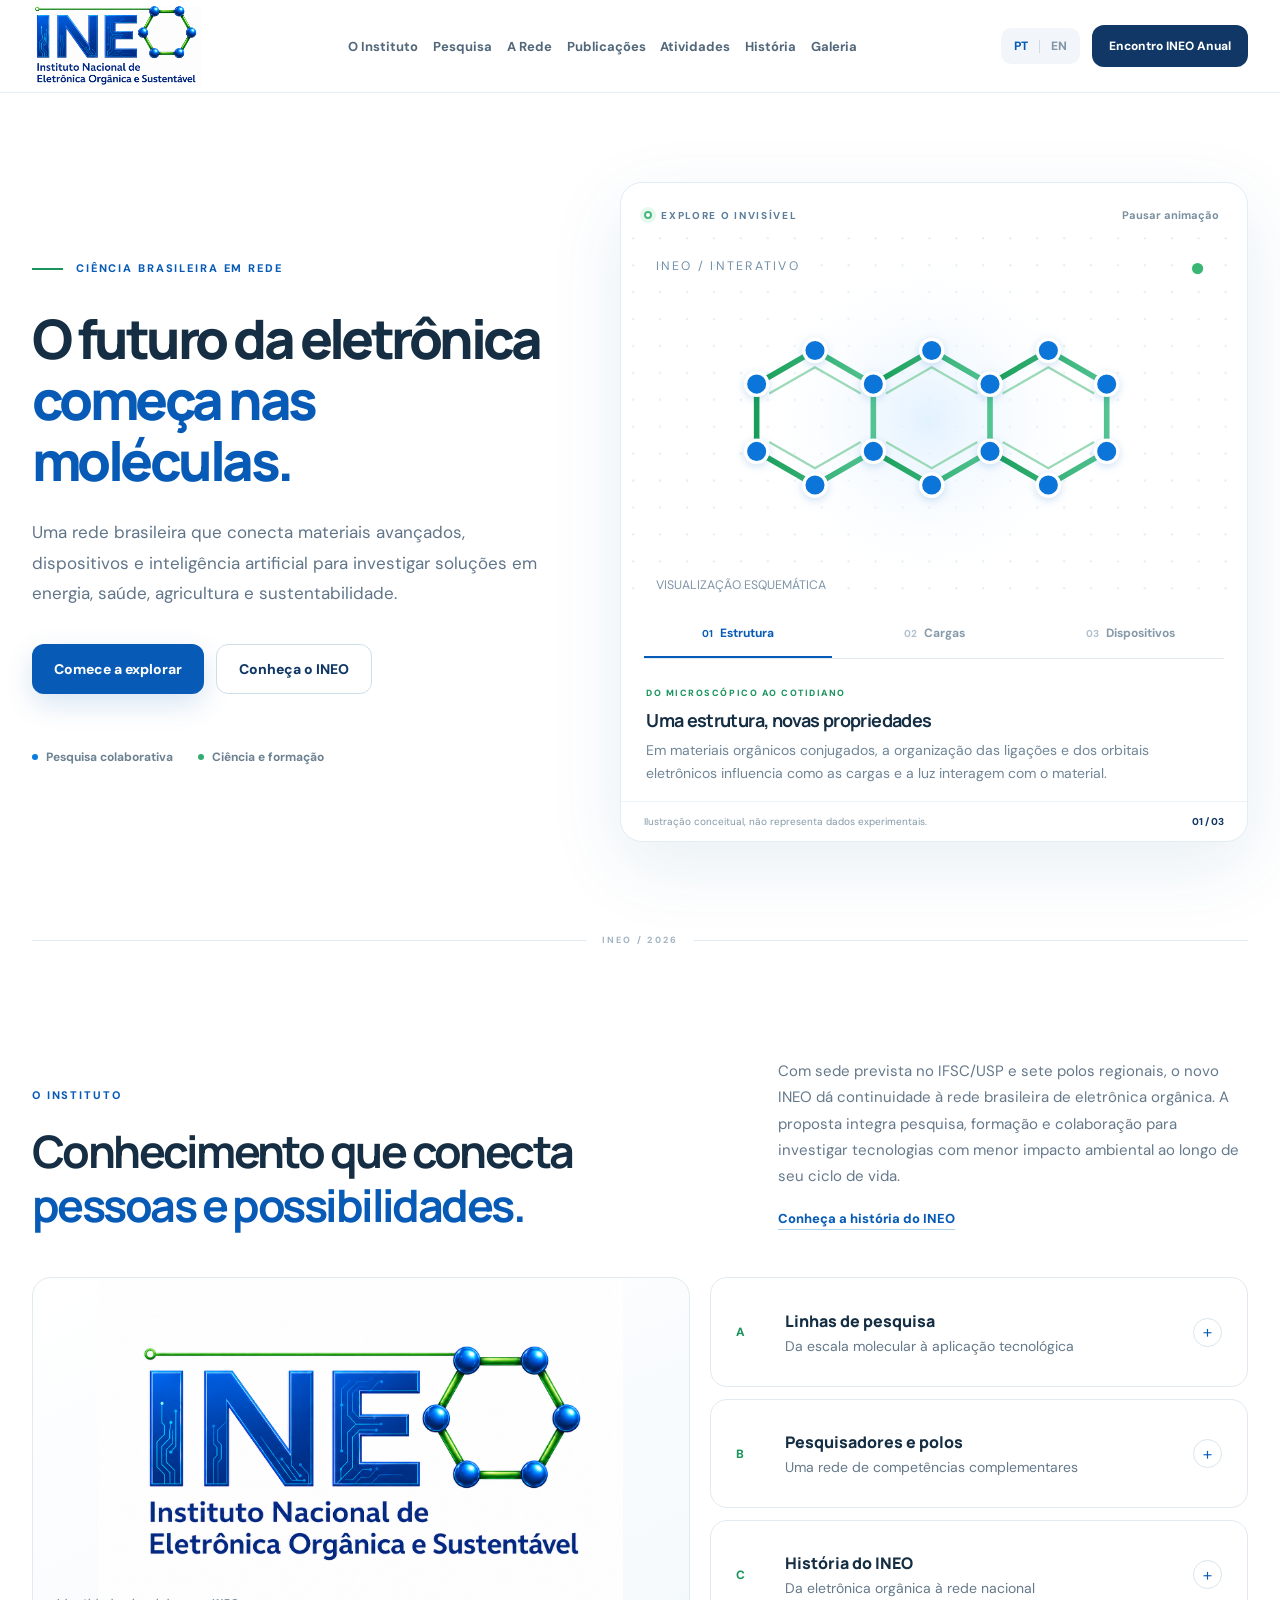
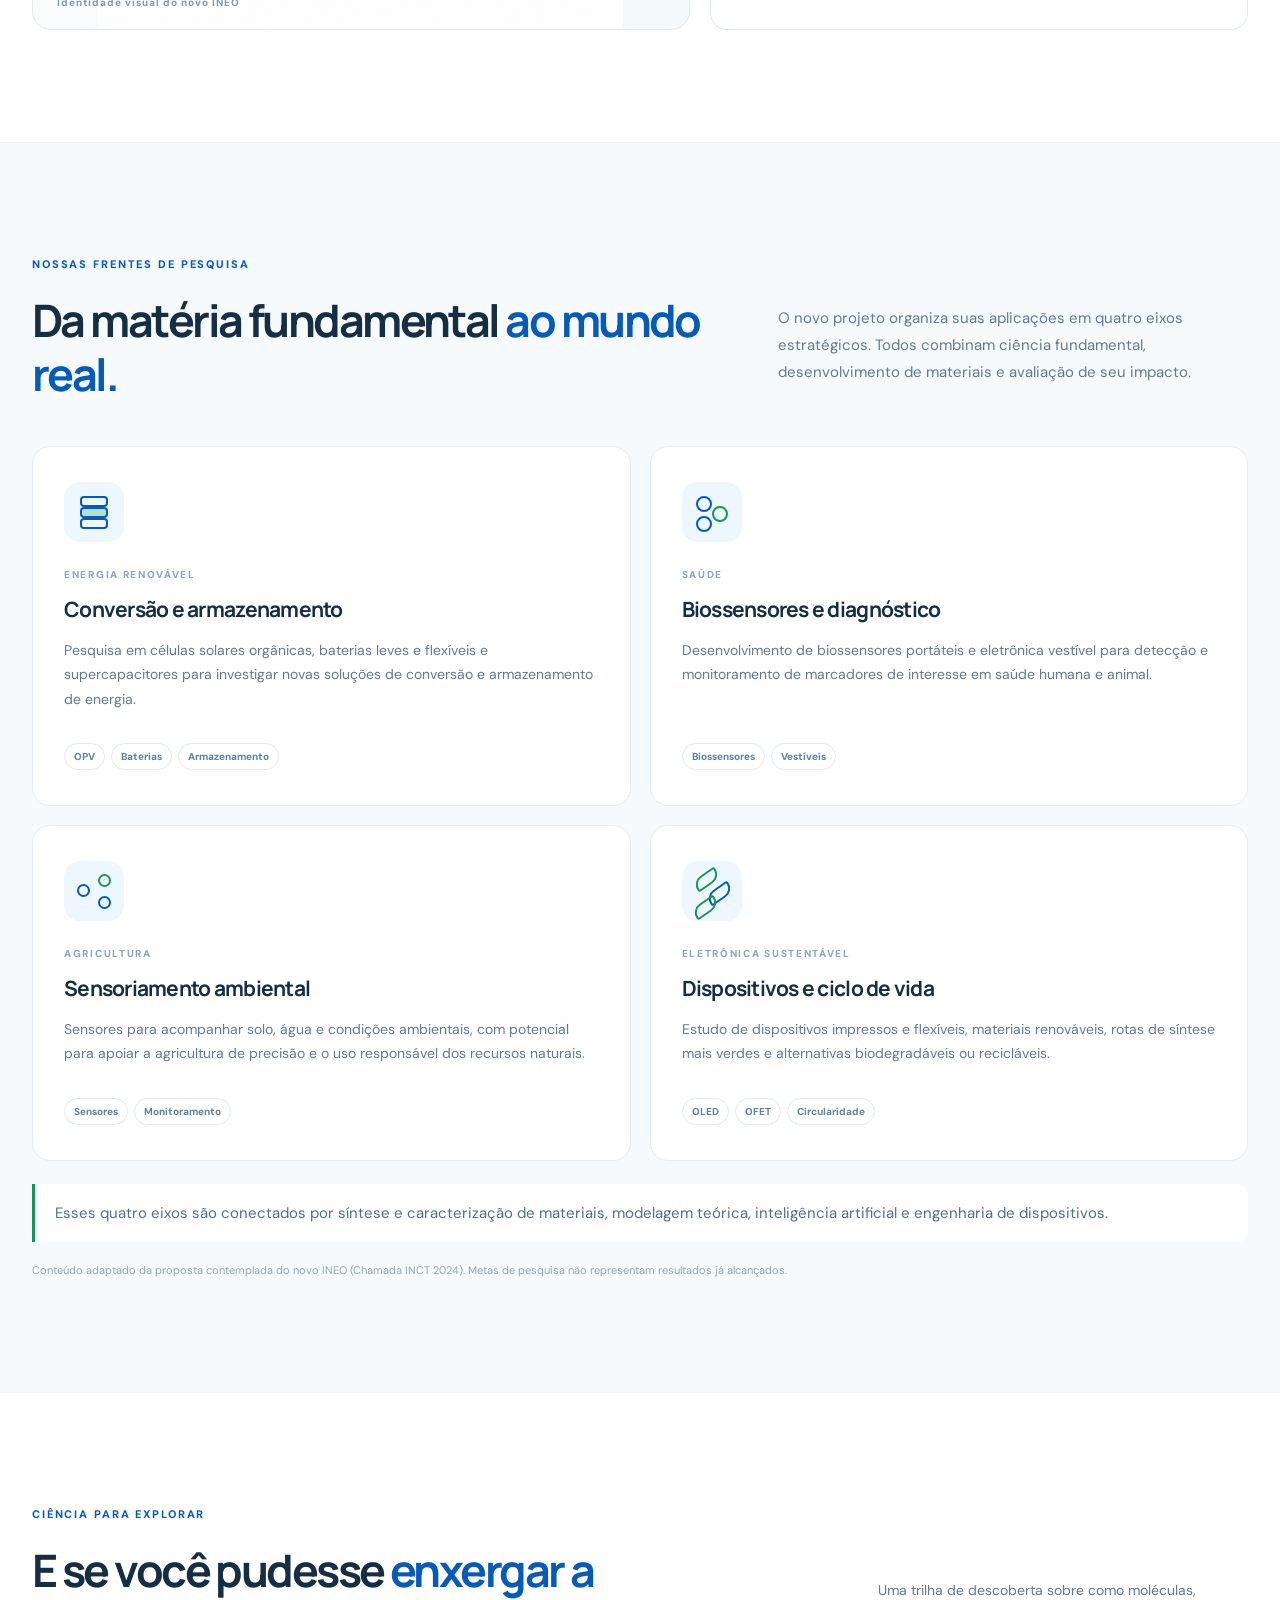
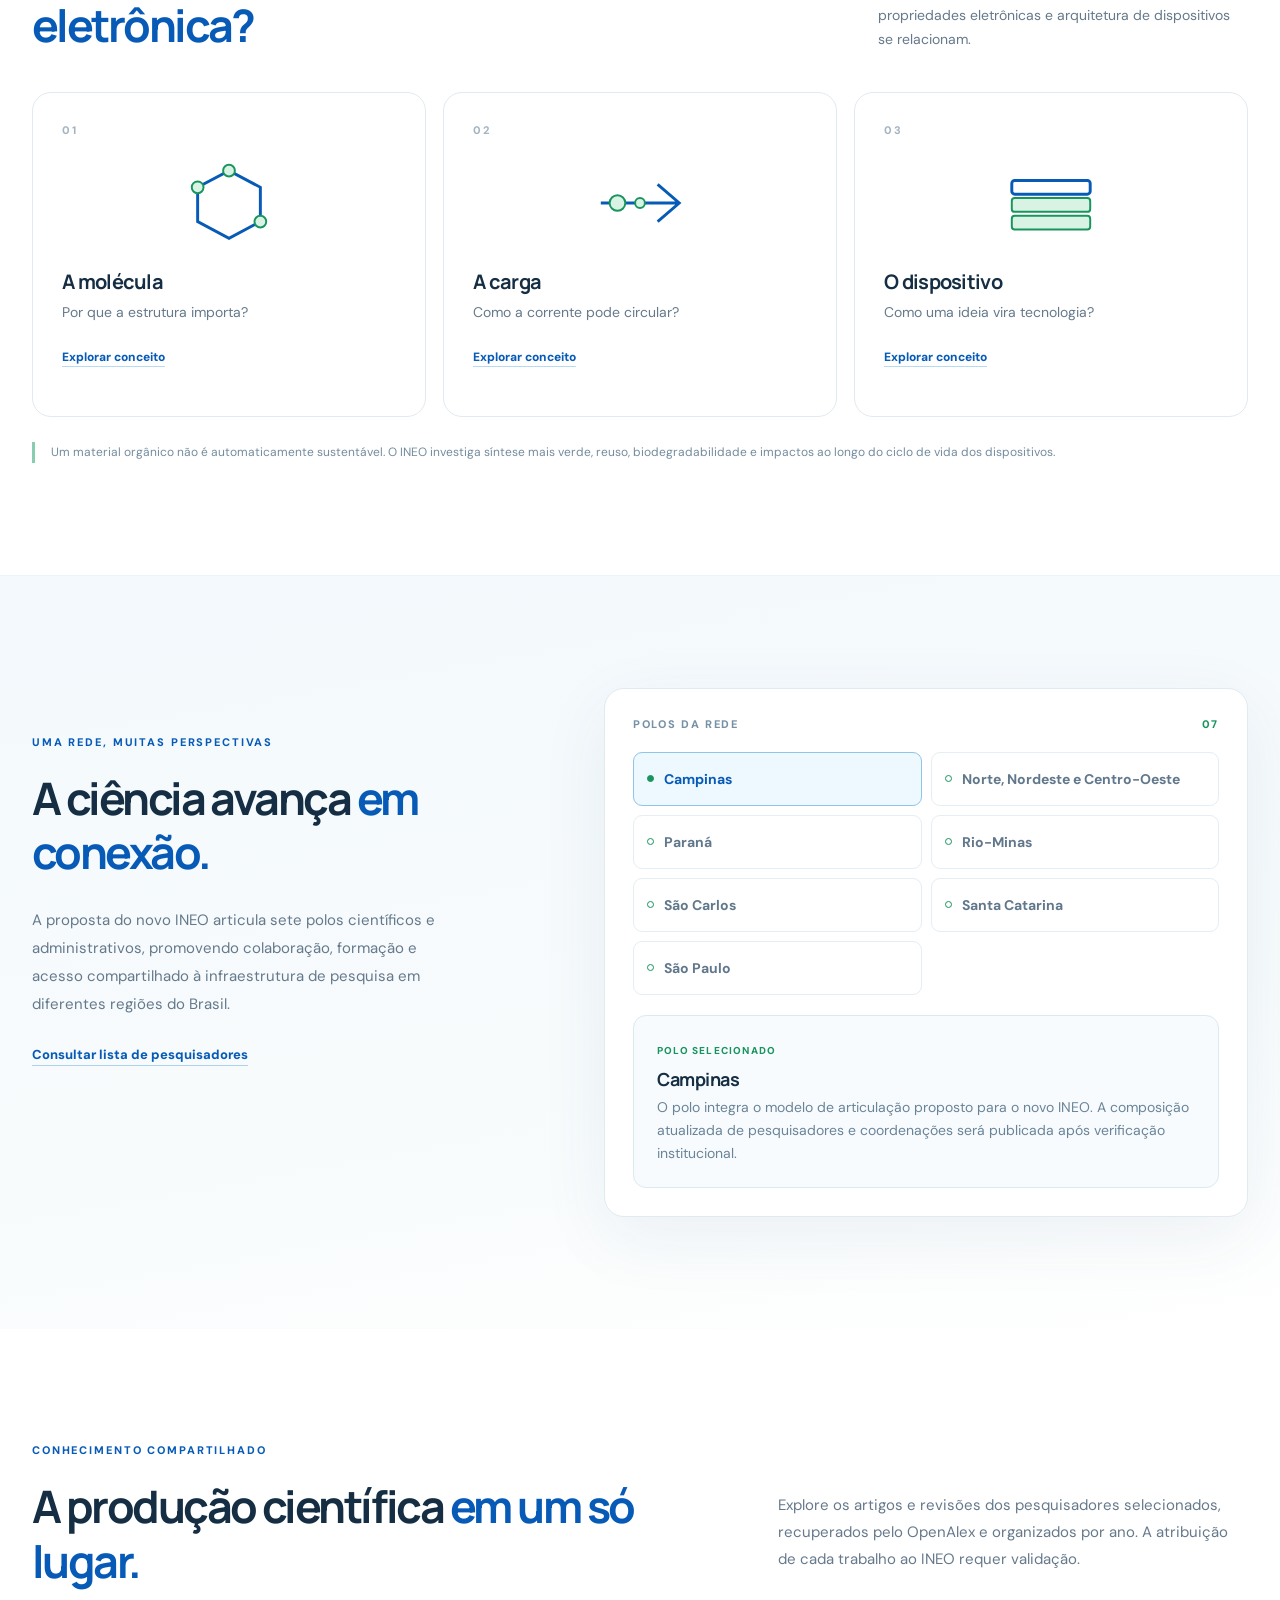
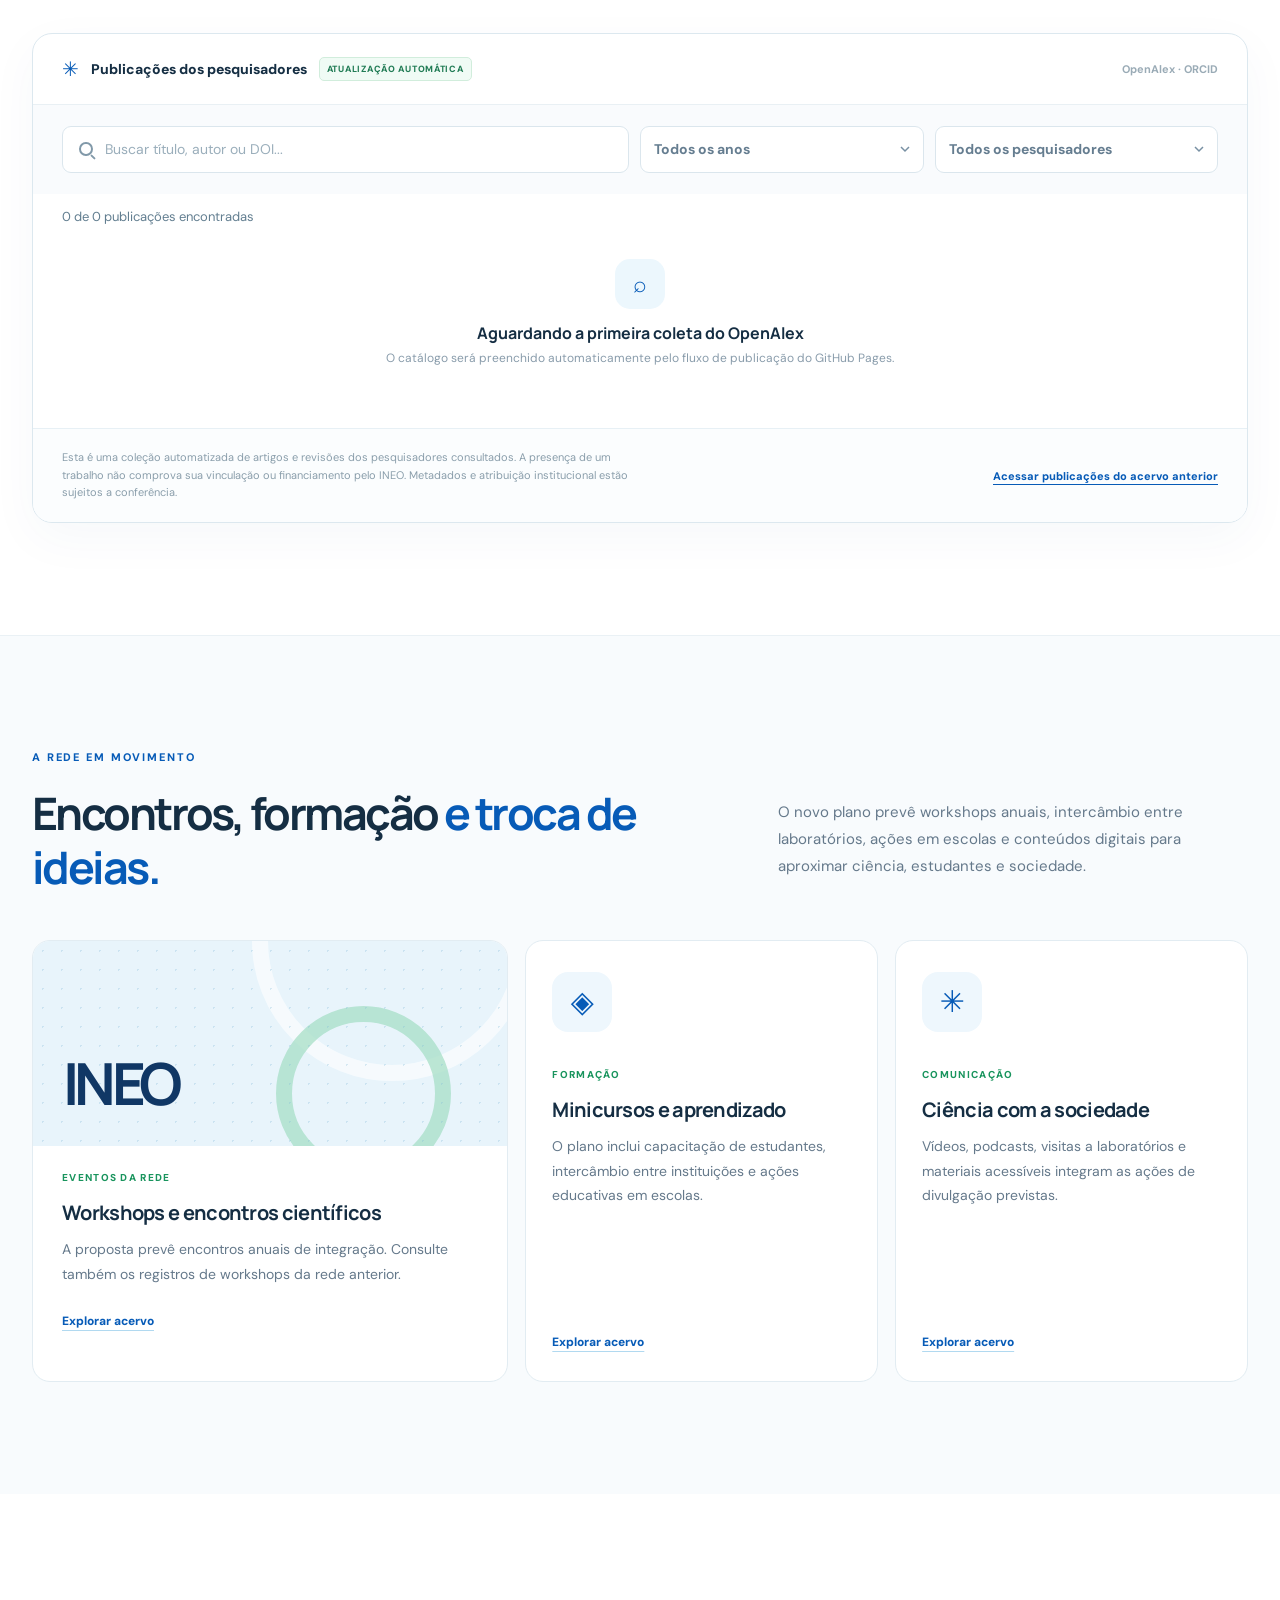
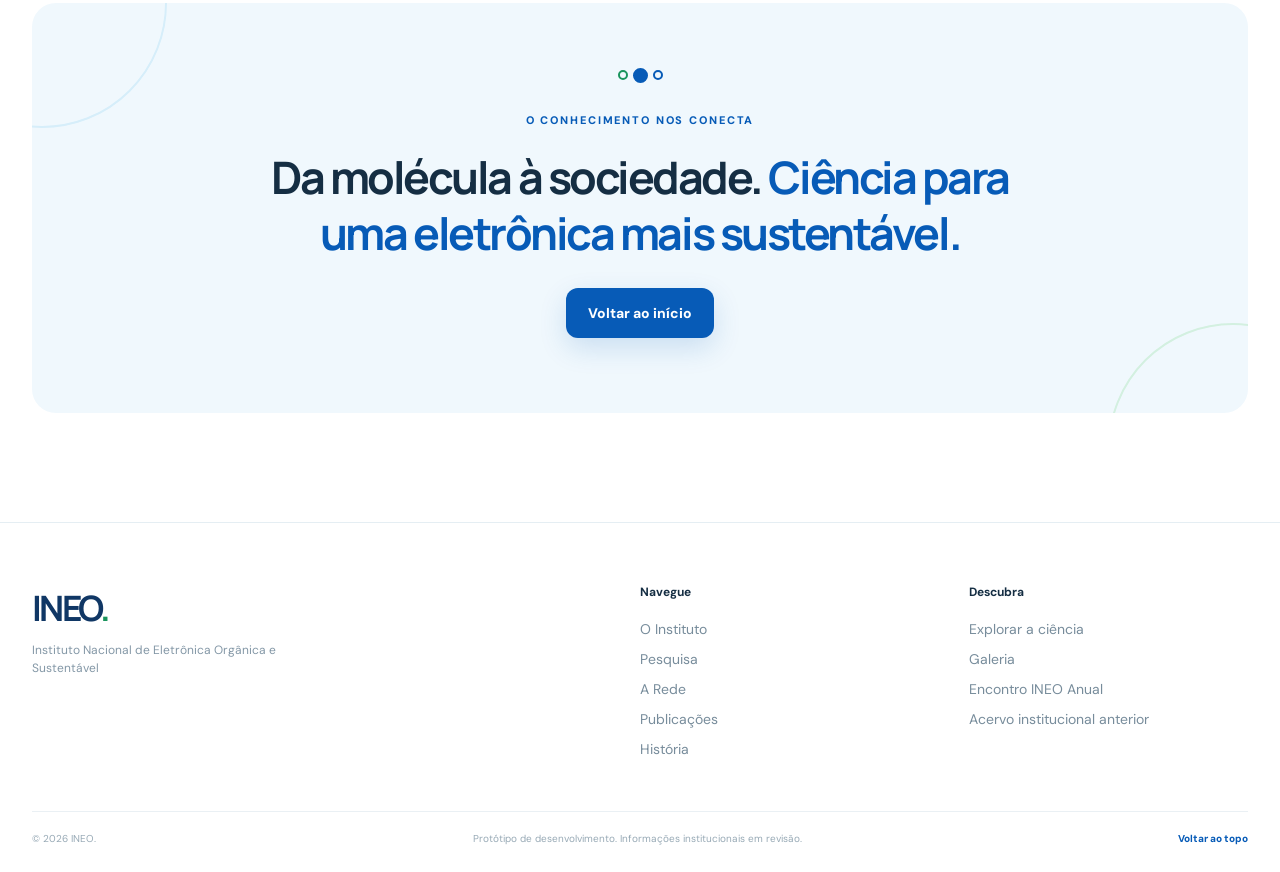
==== commit d0de7c39: "feat: automated OpenAlex researcher publications with yearly catalogue" ====
--- a/index.html
+++ b/index.html
@@ -14,7 +14,7 @@
     <link rel="preconnect" href="https://fonts.gstatic.com" crossorigin />
     <link href="https://fonts.googleapis.com/css2?family=DM+Sans:wght@400;500;600;700&family=Manrope:wght@400;500;600;700;800&display=swap" rel="stylesheet" />
     <link rel="stylesheet" href="styles.css" />
-    <script src="app.js" defer></script>
+    <script src="app.js?v=20261127-openalex" defer></script>
   </head>
   <body>
     <a class="skip-link" href="#main" data-i18n="skip">Pular para o conteúdo</a>
@@ -201,10 +201,12 @@
         </div>
       </section>
 
-      <section class="publications-section section-space container" id="publicacoes" aria-labelledby="publications-title"><div class="section-heading heading-split"><div><p class="section-kicker" data-i18n="publicationsKicker">CONHECIMENTO COMPARTILHADO</p><h2 id="publications-title" data-i18n-html="publicationsTitle">A produção científica <em>em um só lugar.</em></h2></div><p class="section-heading-aside" data-i18n="publicationsLead">Estamos preparando um catálogo curado das publicações da rede, com busca por título, autoria, tema e DOI, além de filtros por ano e área.</p></div>
-        <div class="catalog-shell"><div class="catalog-top"><div class="catalog-title"><span class="catalog-icon" aria-hidden="true">✳</span><span data-i18n="catalogTitle">Biblioteca de publicações</span><span class="catalog-status" data-i18n="catalogStatus">EM IMPLANTAÇÃO</span></div><span class="catalog-source">OpenAlex · Crossref · ORCID</span></div>
-          <div class="catalog-filters"><label class="search-field"><span class="search-symbol" aria-hidden="true"></span><span class="sr-only" data-i18n="catalogSearchLabel">Buscar publicações</span><input type="search" id="publication-search" placeholder="Buscar título, autor ou DOI..." data-i18n-placeholder="catalogPlaceholder" /></label><select id="publication-year" aria-label="Filtrar por ano" data-i18n-aria="filterYear"><option value="all" data-i18n="catalogAllYears">Todos os anos</option></select><select id="publication-topic" aria-label="Filtrar por tema" data-i18n-aria="filterTopic"><option value="all" data-i18n="catalogAllTopics">Todos os temas</option></select></div>
+      <section class="publications-section section-space container" id="publicacoes" aria-labelledby="publications-title"><div class="section-heading heading-split"><div><p class="section-kicker" data-i18n="publicationsKicker">CONHECIMENTO COMPARTILHADO</p><h2 id="publications-title" data-i18n-html="publicationsTitle">A produção científica <em>em um só lugar.</em></h2></div><p class="section-heading-aside" data-i18n="publicationsLead">Explore os artigos e revisões dos pesquisadores selecionados, recuperados pelo OpenAlex e organizados por ano.</p></div>
+        <div class="catalog-shell"><div class="catalog-top"><div class="catalog-title"><span class="catalog-icon" aria-hidden="true">✳</span><span data-i18n="catalogTitle">Publicações dos pesquisadores</span><span class="catalog-status" data-i18n="catalogStatus">ATUALIZAÇÃO AUTOMÁTICA</span></div><span class="catalog-source">OpenAlex · ORCID</span></div>
+          <div class="catalog-filters"><label class="search-field"><span class="search-symbol" aria-hidden="true"></span><span class="sr-only" data-i18n="catalogSearchLabel">Buscar publicações</span><input type="search" id="publication-search" placeholder="Buscar título, autor ou DOI..." data-i18n-placeholder="catalogPlaceholder" /></label><select id="publication-year" aria-label="Filtrar por ano" data-i18n-aria="filterYear"><option value="all" data-i18n="catalogAllYears">Todos os anos</option></select><select id="publication-researcher" aria-label="Filtrar por pesquisador" data-i18n-aria="filterResearcher"><option value="all" data-i18n="catalogAllResearchers">Todos os pesquisadores</option></select></div>
+          <div class="publication-sync-status" id="publication-status" aria-live="polite"></div>
           <div id="publication-results" class="publication-results" aria-live="polite"></div>
+          <div class="publication-more-wrap"><button id="publication-load-more" class="button button-outline" type="button" data-i18n="catalogMore" hidden>Carregar mais publicações</button></div>
           <div class="catalog-bottom"><p data-i18n="catalogMethod">A inclusão de um artigo dependerá de verificação de vínculo com a rede. Metadados automáticos não equivalem a comprovação de financiamento pelo INEO.</p><a href="https://sites.google.com/unesp.br/ineo2020/in%C3%ADcio/publica%C3%A7%C3%B5es" target="_blank" rel="noopener noreferrer" data-i18n="catalogArchive">Acessar publicações do acervo anterior</a></div>
         </div>
       </section>
--- a/styles.css
+++ b/styles.css
@@ -217,7 +217,11 @@
 .search-field input { width: 100%; min-width: 0; outline: none; border: 0; font-size: 14px; color: var(--ink); background: transparent; }
 .search-field input::placeholder { color: #9aaebb; }
 .catalog-filters select { min-width: 0; min-height: 47px; border: 1px solid #dbe6ed; border-radius: 9px; font-size: 14px; font-weight: 700; padding: 0 34px 0 13px; color: #657d90; background: #fff url('data:image/svg+xml,%3Csvg xmlns="http://www.w3.org/2000/svg" width="12" height="12" viewBox="0 0 12 12"%3E%3Cpath d="m2 4 4 4 4-4" fill="none" stroke="%237890a3" stroke-width="1.5"/%3E%3C/svg%3E') right 12px center / 12px no-repeat; appearance: none; }
-.publication-results { min-height: 202px; padding: 25px 29px; }
+.publication-sync-status { padding: 13px 29px 0; color: #627e90; font-size: 13px; line-height: 1.5; }
+.publication-results { min-height: 202px; padding: 10px 29px 25px; }
+.publication-year-group { margin-top: 24px; }
+.publication-year-heading { display: flex; flex-wrap: wrap; align-items: baseline; gap: 16px; color: var(--navy); border-bottom: 2px solid #e2edf4; padding: 12px 2px 15px; font-size: clamp(25px, 3vw, 34px); letter-spacing: -.045em; }
+.publication-year-heading span { color: #6f8c9f; font-size: 13px; font-weight: 700; letter-spacing: 0; }
 .publication-empty { display: grid; justify-items: center; align-content: center; text-align: center; min-height: 155px; }
 .publication-empty-symbol { width: 50px; height: 50px; display: grid; place-items: center; border-radius: 15px; background: #ecf7fd; color: var(--blue); font-size: 23px; margin-bottom: 13px; }
 .publication-empty h3 { font-size: 16px; margin-bottom: 4px; }
@@ -225,9 +229,14 @@
 .publication-item { padding: 20px 3px; border-bottom: 1px solid var(--line); }
 .publication-item:last-child { border-bottom: 0; }
 .publication-meta { font-size: 11px; font-weight: 700; color: var(--green); margin-bottom: 7px; }
-.publication-item h3 { font-size: 17px; letter-spacing: -.02em; margin-bottom: 6px; }
+.publication-item h4 { font-size: 17px; letter-spacing: -.02em; margin-bottom: 6px; line-height: 1.5; }
 .publication-item p { font-size: 14px; color: var(--muted); margin-bottom: 10px; }
 .publication-item a { color: var(--blue); font-size: 12px; text-decoration: underline; font-weight: 800; }
+.publication-source-badge, .publication-access-badge { display: inline-block; font-size: 10px; font-weight: 800; letter-spacing: .07em; color: #356984; background: #edf6fa; border-radius: 5px; padding: 5px 8px; margin: 0 8px 10px 0; }
+.publication-access-badge { color: #197a56; background: #eaf8f0; }
+.publication-item .publication-matched { color: #697f8e; font-size: 12px; margin: 0 0 11px; }
+.publication-more-wrap { display: flex; justify-content: center; padding: 8px 25px 27px; }
+.publication-more-wrap[hidden] { display: none; }
 .catalog-bottom { border-top: 1px solid #e7f0f5; display: flex; align-items: center; justify-content: space-between; gap: 25px; padding: 20px 29px; background: #fbfdfe; }
 .catalog-bottom p { color: #8a9eab; font-size: 11px; line-height: 1.6; margin: 0; max-width: 580px; }
 .catalog-bottom a { color: var(--blue); text-decoration: underline; text-underline-offset: 4px; font-size: 11px; font-weight: 800; white-space: nowrap; }
@@ -348,6 +357,7 @@
   .catalog-filters { grid-template-columns: 1fr 1fr; }
   .search-field { grid-column: span 2; }
   .publication-results { padding-inline: 17px; }
+  .publication-sync-status { padding-inline: 17px; }
   .catalog-bottom { align-items: flex-start; flex-direction: column; gap: 15px; }
   .catalog-bottom a { white-space: normal; }
   .activity-grid { grid-template-columns: 1fr; }
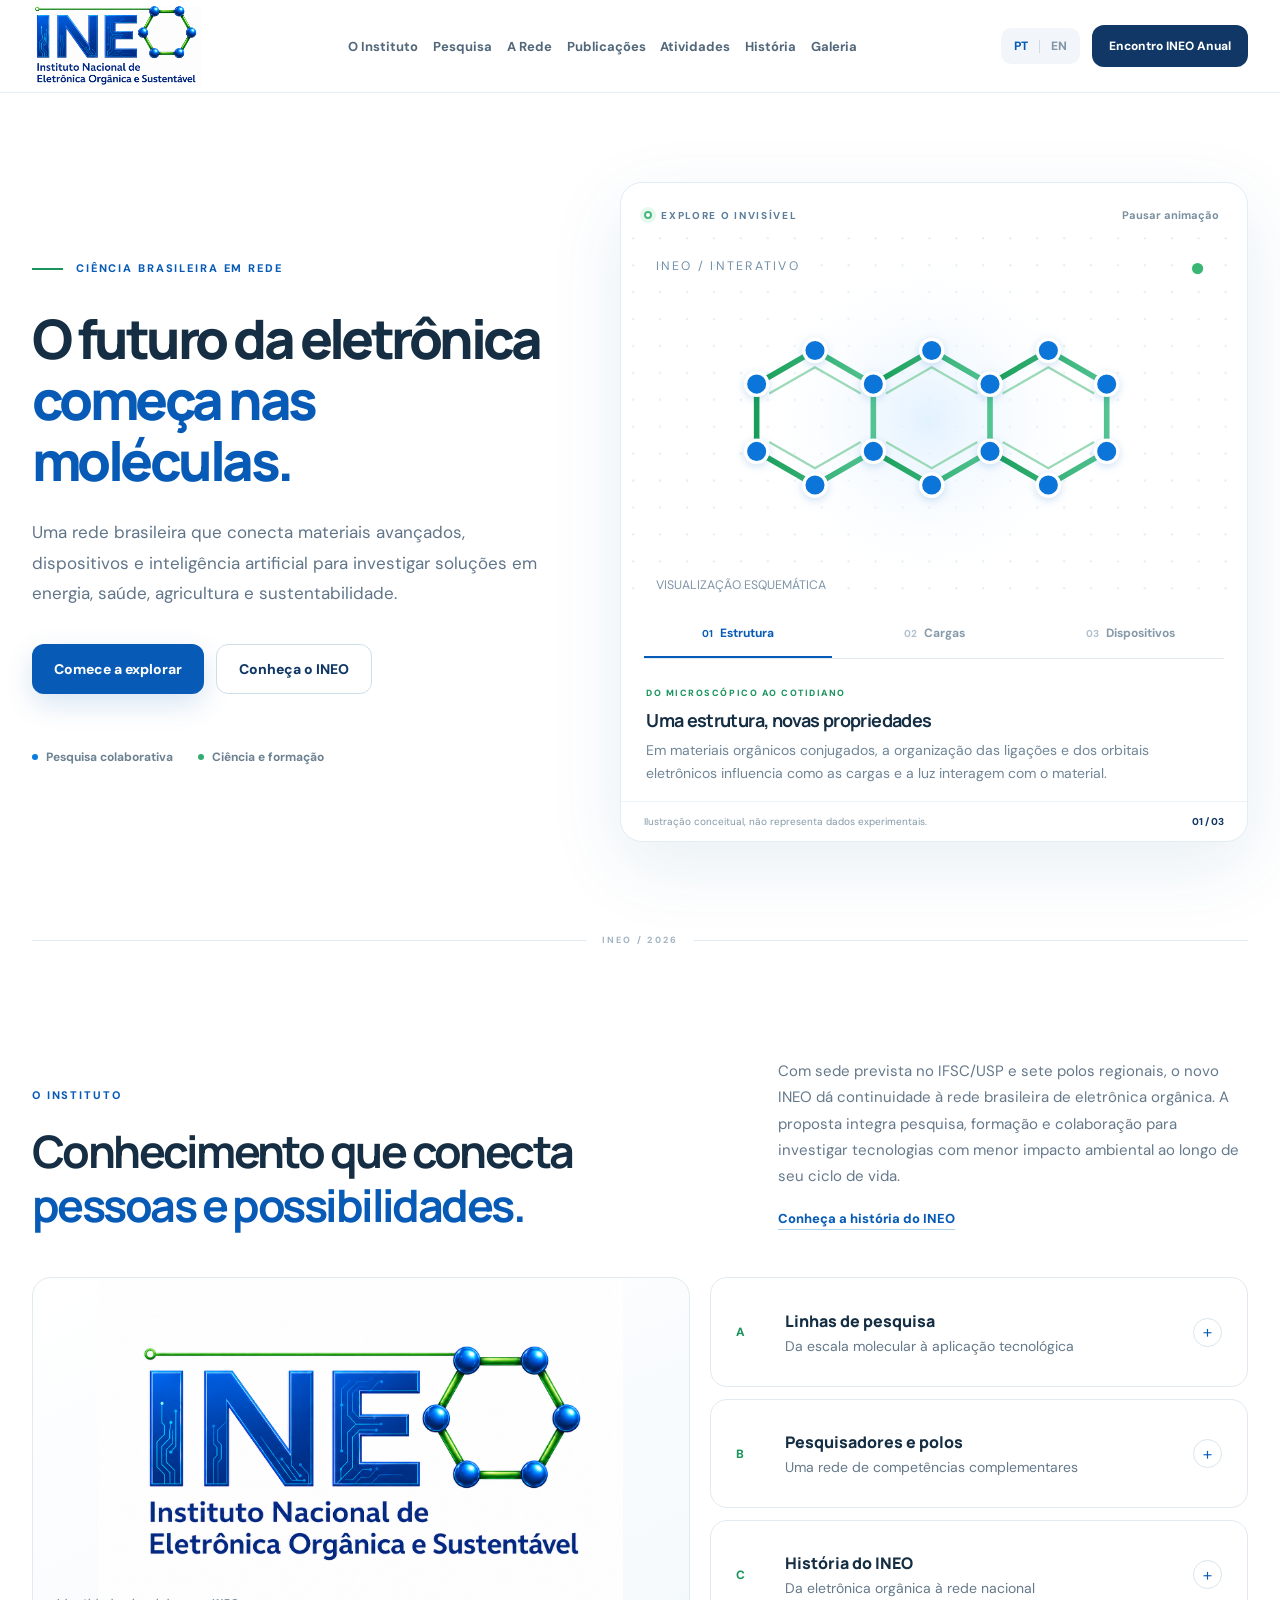
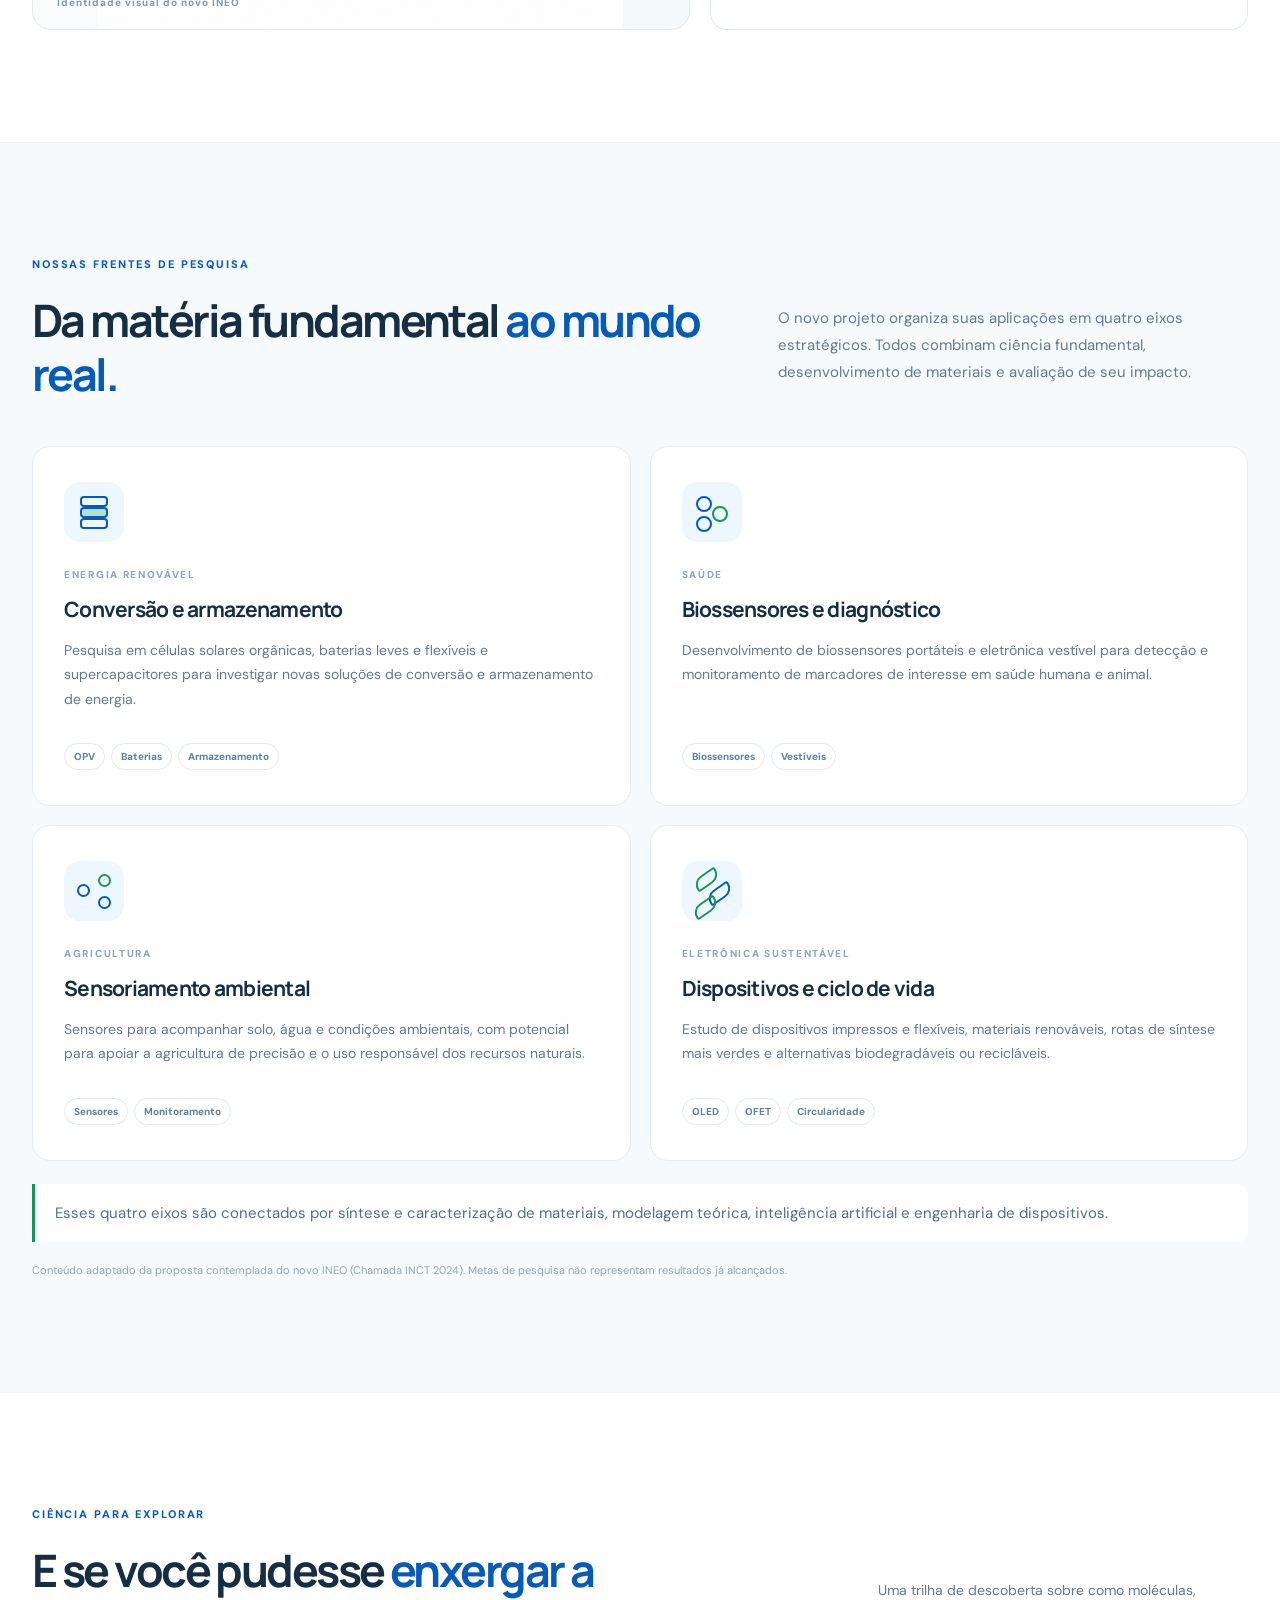
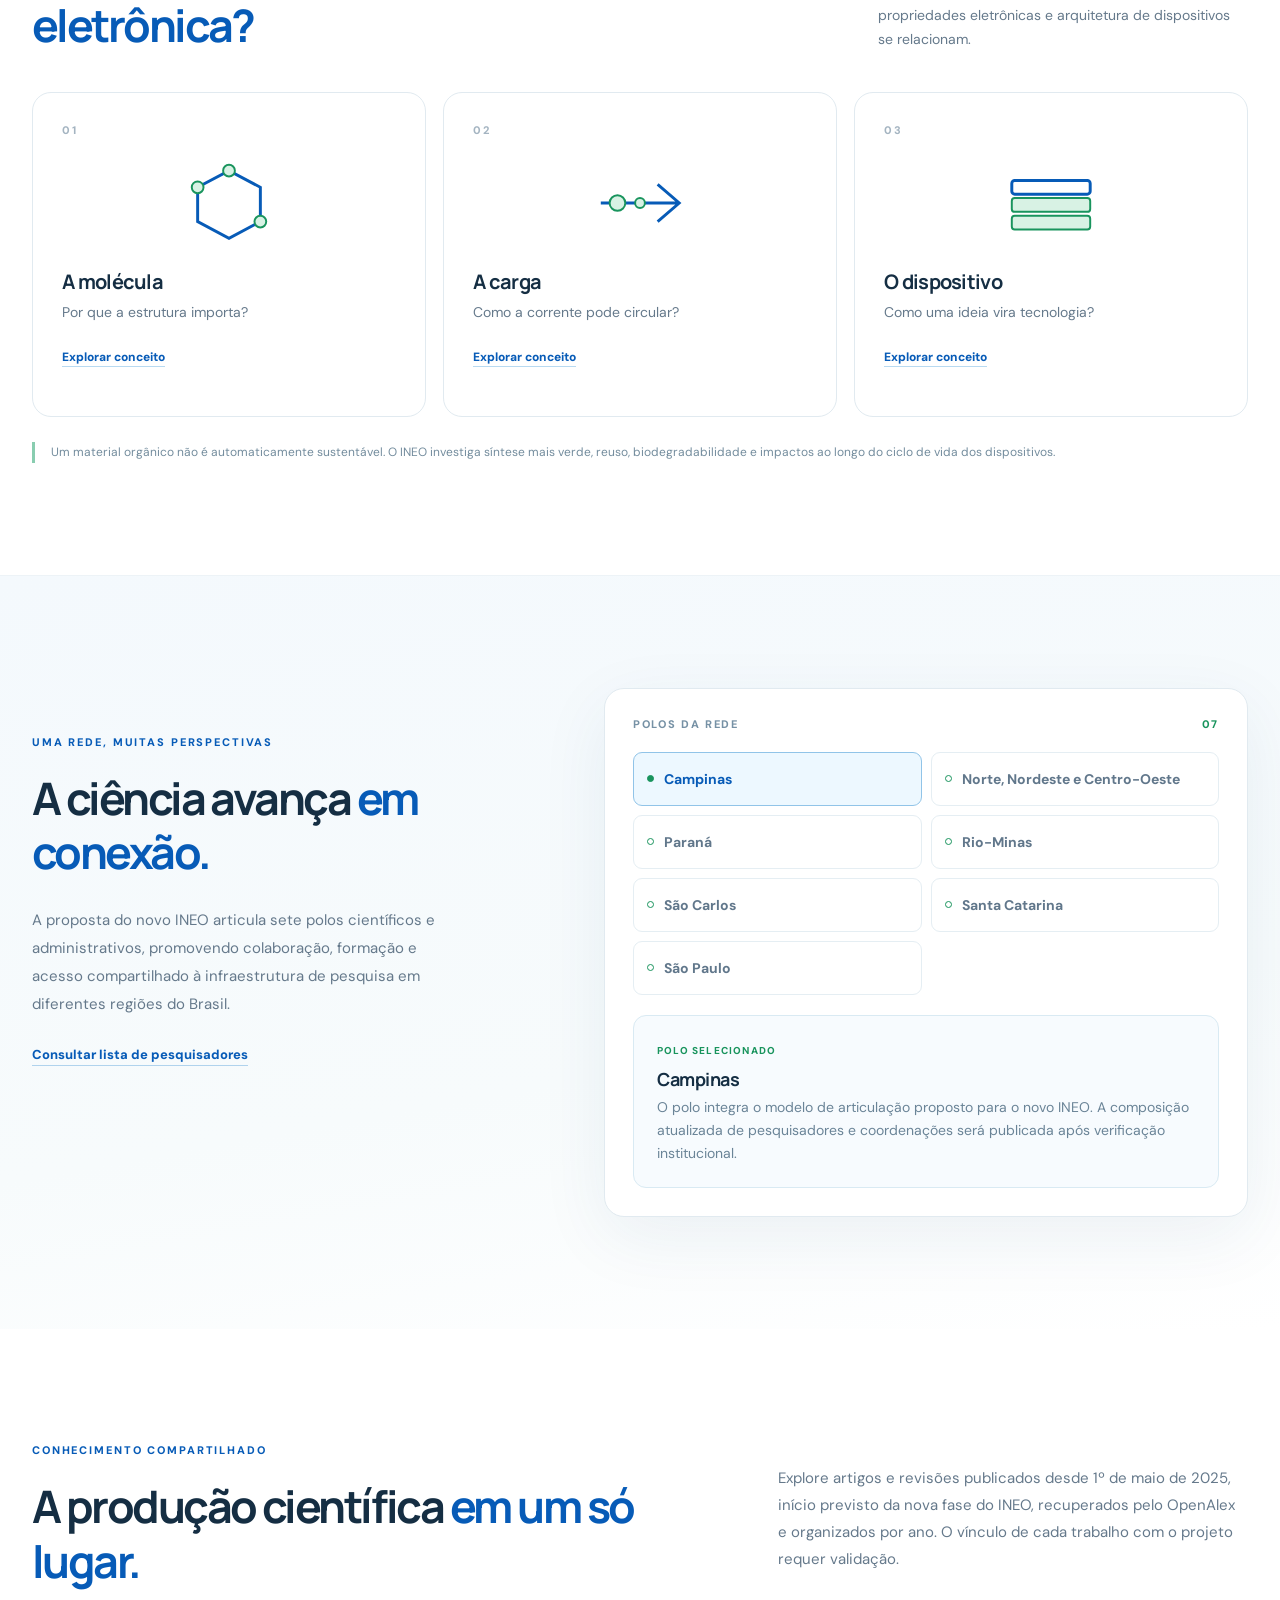
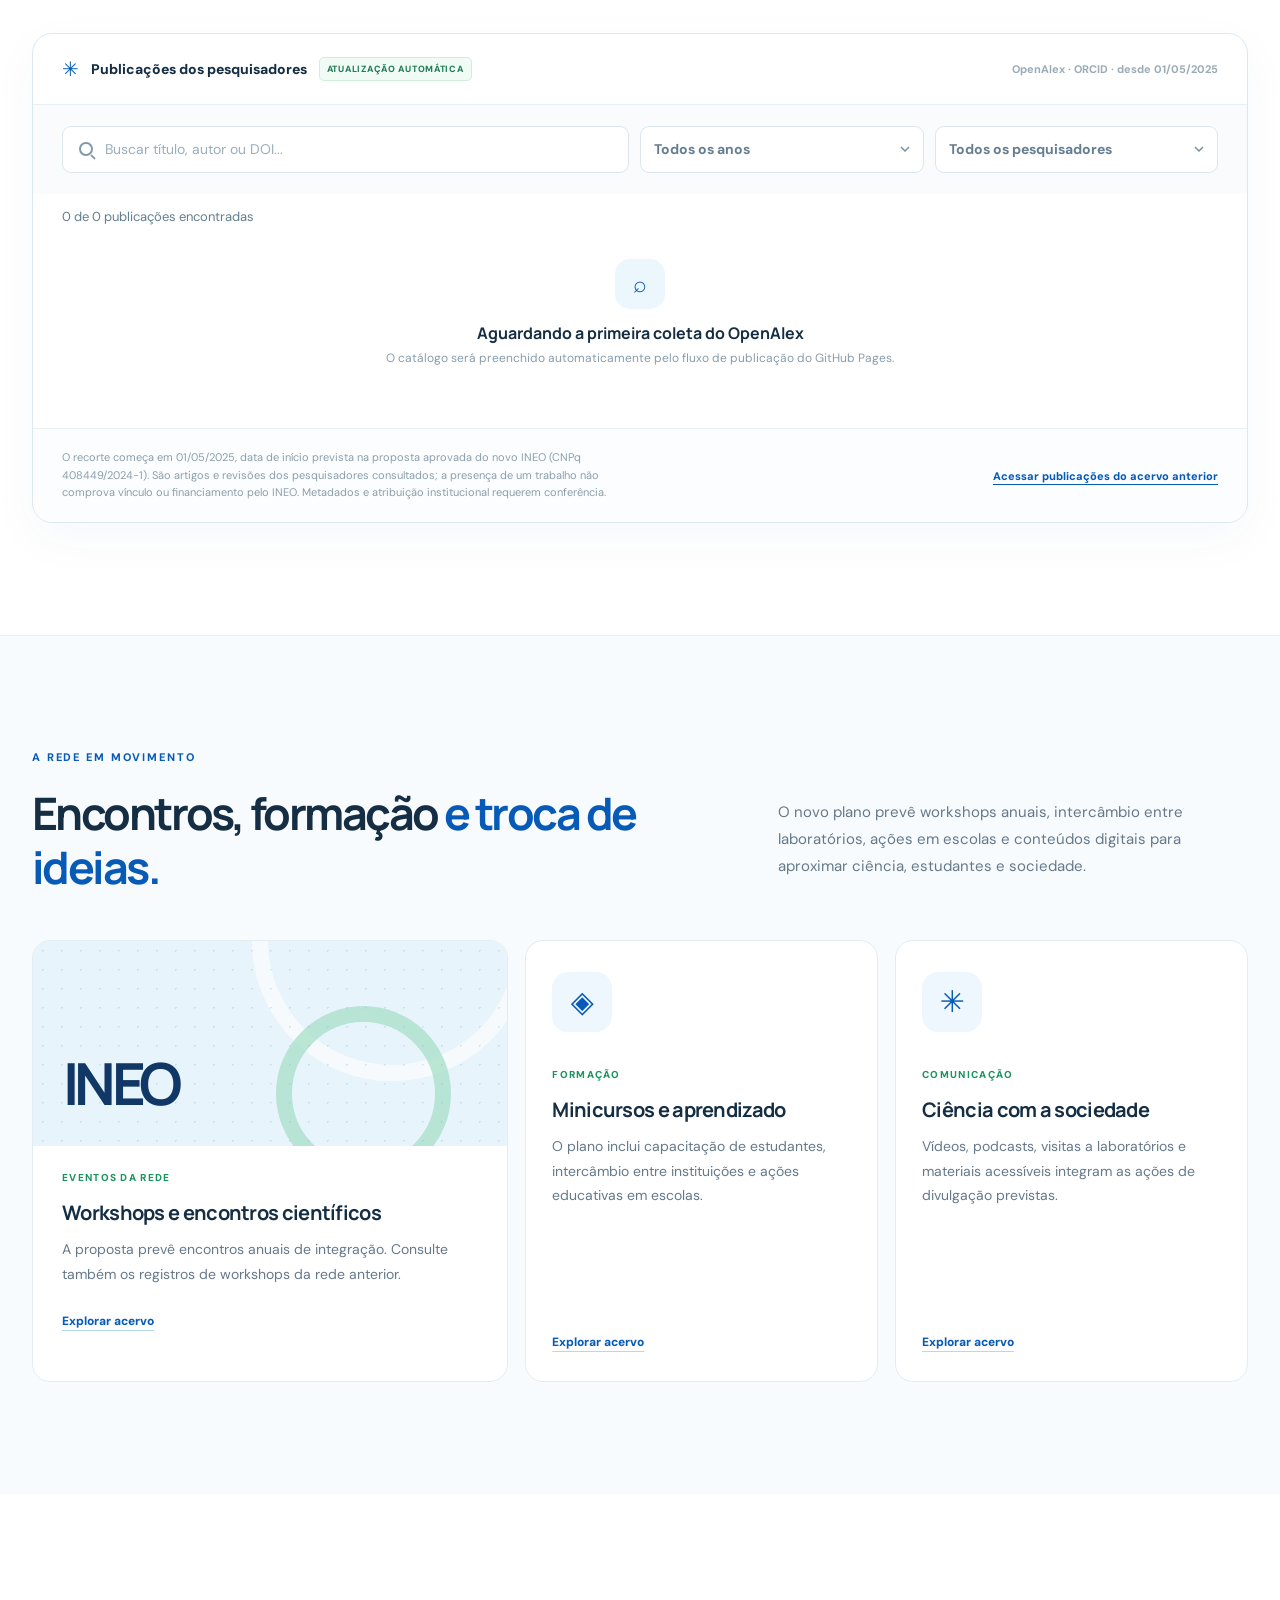
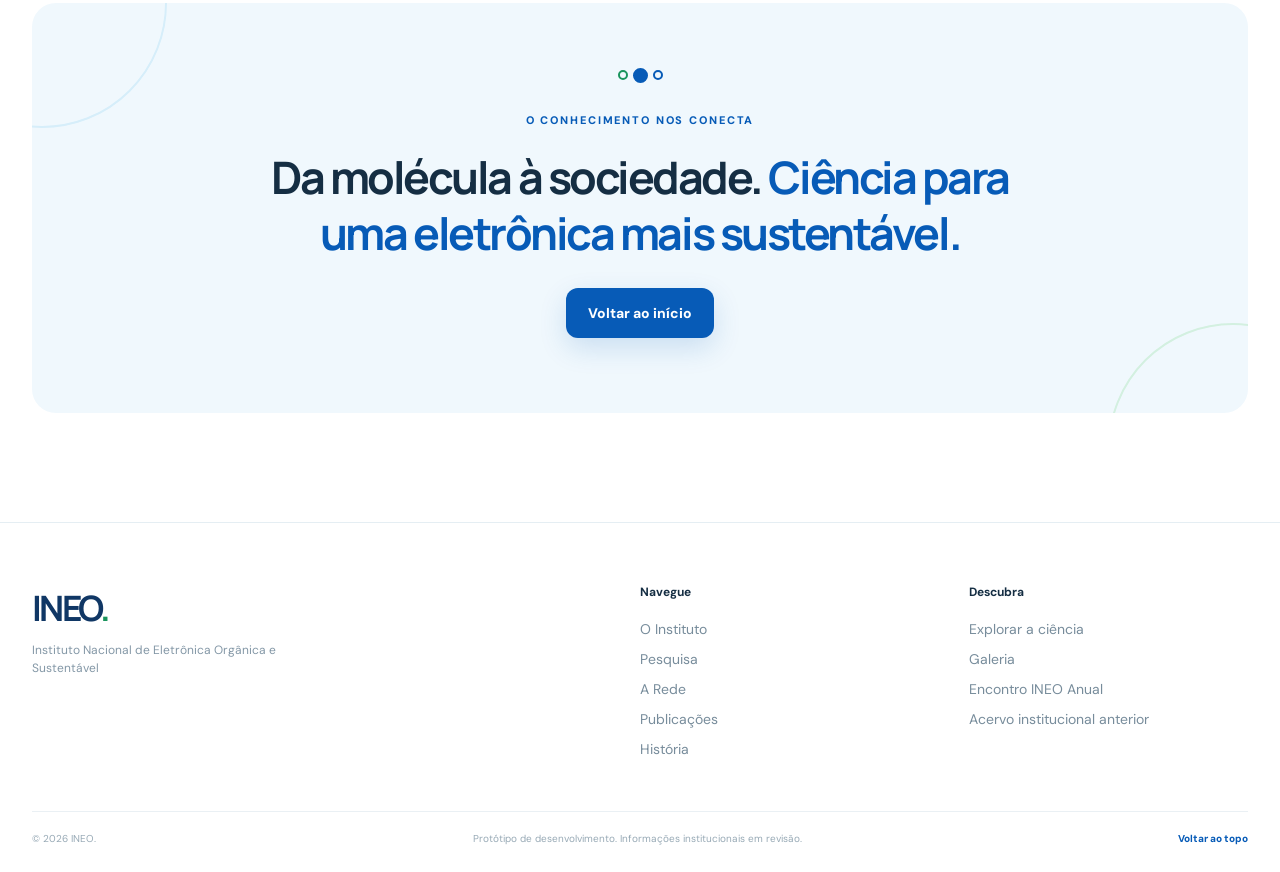
==== commit eca2ae86: "fix: limit renewed INEO OpenAlex catalogue to project start on 2025-05-01" ====
--- a/index.html
+++ b/index.html
@@ -14,7 +14,7 @@
     <link rel="preconnect" href="https://fonts.gstatic.com" crossorigin />
     <link href="https://fonts.googleapis.com/css2?family=DM+Sans:wght@400;500;600;700&family=Manrope:wght@400;500;600;700;800&display=swap" rel="stylesheet" />
     <link rel="stylesheet" href="styles.css" />
-    <script src="app.js?v=20261127-openalex" defer></script>
+    <script src="app.js?v=20261127-renewal-cutoff" defer></script>
   </head>
   <body>
     <a class="skip-link" href="#main" data-i18n="skip">Pular para o conteúdo</a>
@@ -202,7 +202,7 @@
       </section>
 
       <section class="publications-section section-space container" id="publicacoes" aria-labelledby="publications-title"><div class="section-heading heading-split"><div><p class="section-kicker" data-i18n="publicationsKicker">CONHECIMENTO COMPARTILHADO</p><h2 id="publications-title" data-i18n-html="publicationsTitle">A produção científica <em>em um só lugar.</em></h2></div><p class="section-heading-aside" data-i18n="publicationsLead">Explore os artigos e revisões dos pesquisadores selecionados, recuperados pelo OpenAlex e organizados por ano.</p></div>
-        <div class="catalog-shell"><div class="catalog-top"><div class="catalog-title"><span class="catalog-icon" aria-hidden="true">✳</span><span data-i18n="catalogTitle">Publicações dos pesquisadores</span><span class="catalog-status" data-i18n="catalogStatus">ATUALIZAÇÃO AUTOMÁTICA</span></div><span class="catalog-source">OpenAlex · ORCID</span></div>
+        <div class="catalog-shell"><div class="catalog-top"><div class="catalog-title"><span class="catalog-icon" aria-hidden="true">✳</span><span data-i18n="catalogTitle">Publicações dos pesquisadores</span><span class="catalog-status" data-i18n="catalogStatus">ATUALIZAÇÃO AUTOMÁTICA</span></div><span class="catalog-source">OpenAlex · ORCID · <span data-i18n="catalogPeriod">desde 01/05/2025</span></span></div>
           <div class="catalog-filters"><label class="search-field"><span class="search-symbol" aria-hidden="true"></span><span class="sr-only" data-i18n="catalogSearchLabel">Buscar publicações</span><input type="search" id="publication-search" placeholder="Buscar título, autor ou DOI..." data-i18n-placeholder="catalogPlaceholder" /></label><select id="publication-year" aria-label="Filtrar por ano" data-i18n-aria="filterYear"><option value="all" data-i18n="catalogAllYears">Todos os anos</option></select><select id="publication-researcher" aria-label="Filtrar por pesquisador" data-i18n-aria="filterResearcher"><option value="all" data-i18n="catalogAllResearchers">Todos os pesquisadores</option></select></div>
           <div class="publication-sync-status" id="publication-status" aria-live="polite"></div>
           <div id="publication-results" class="publication-results" aria-live="polite"></div>
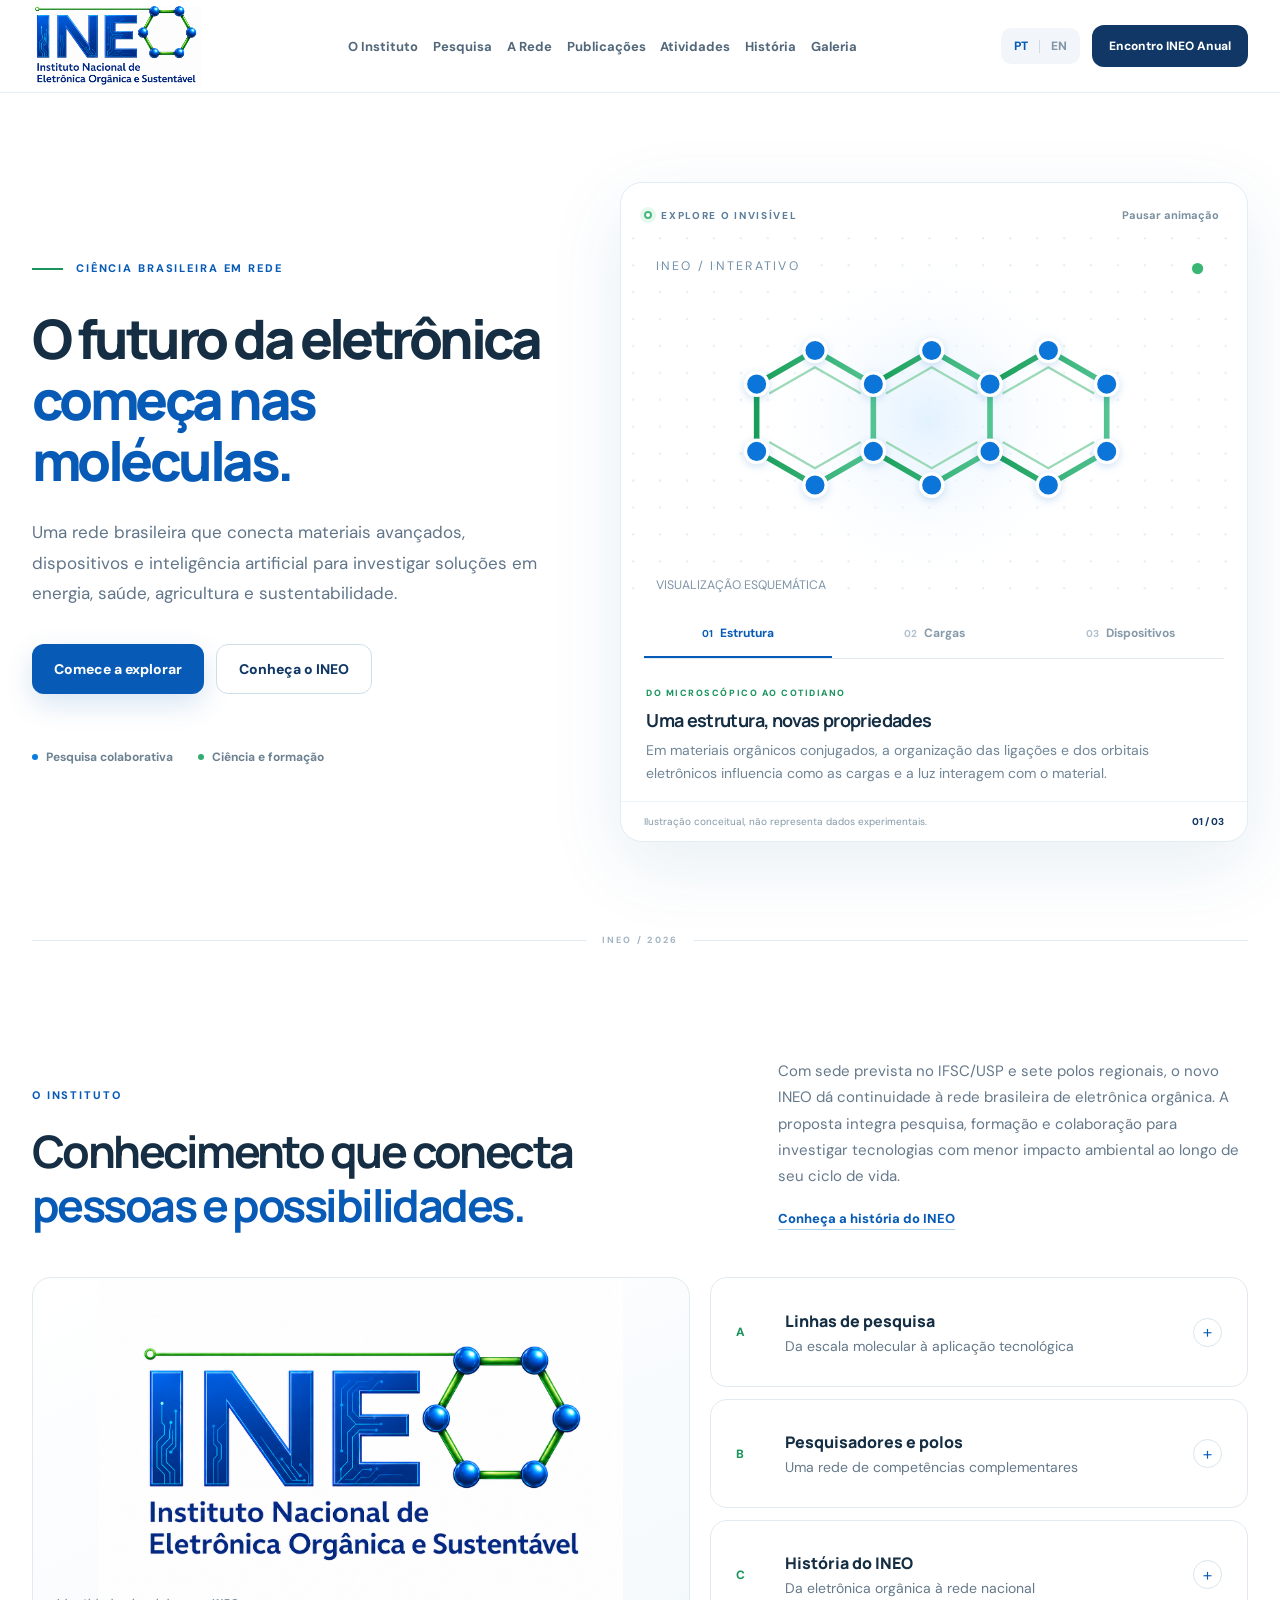
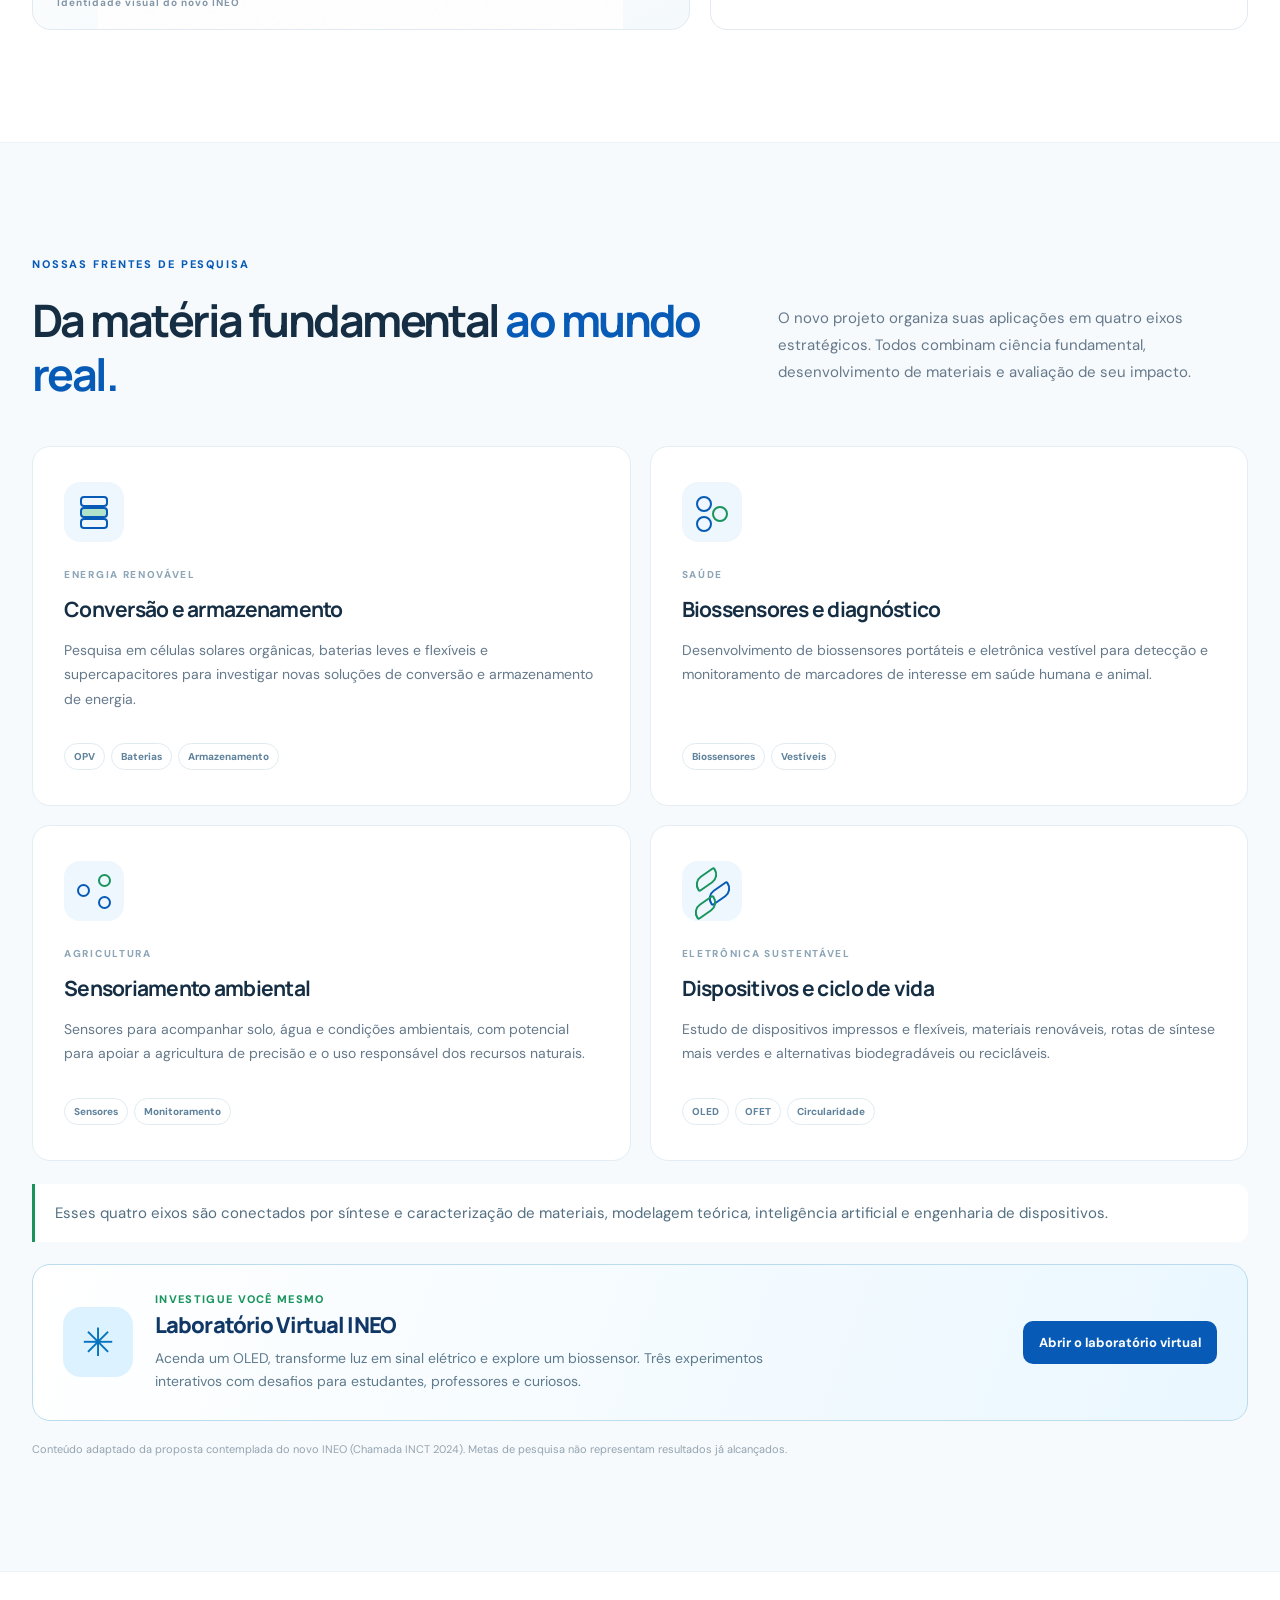
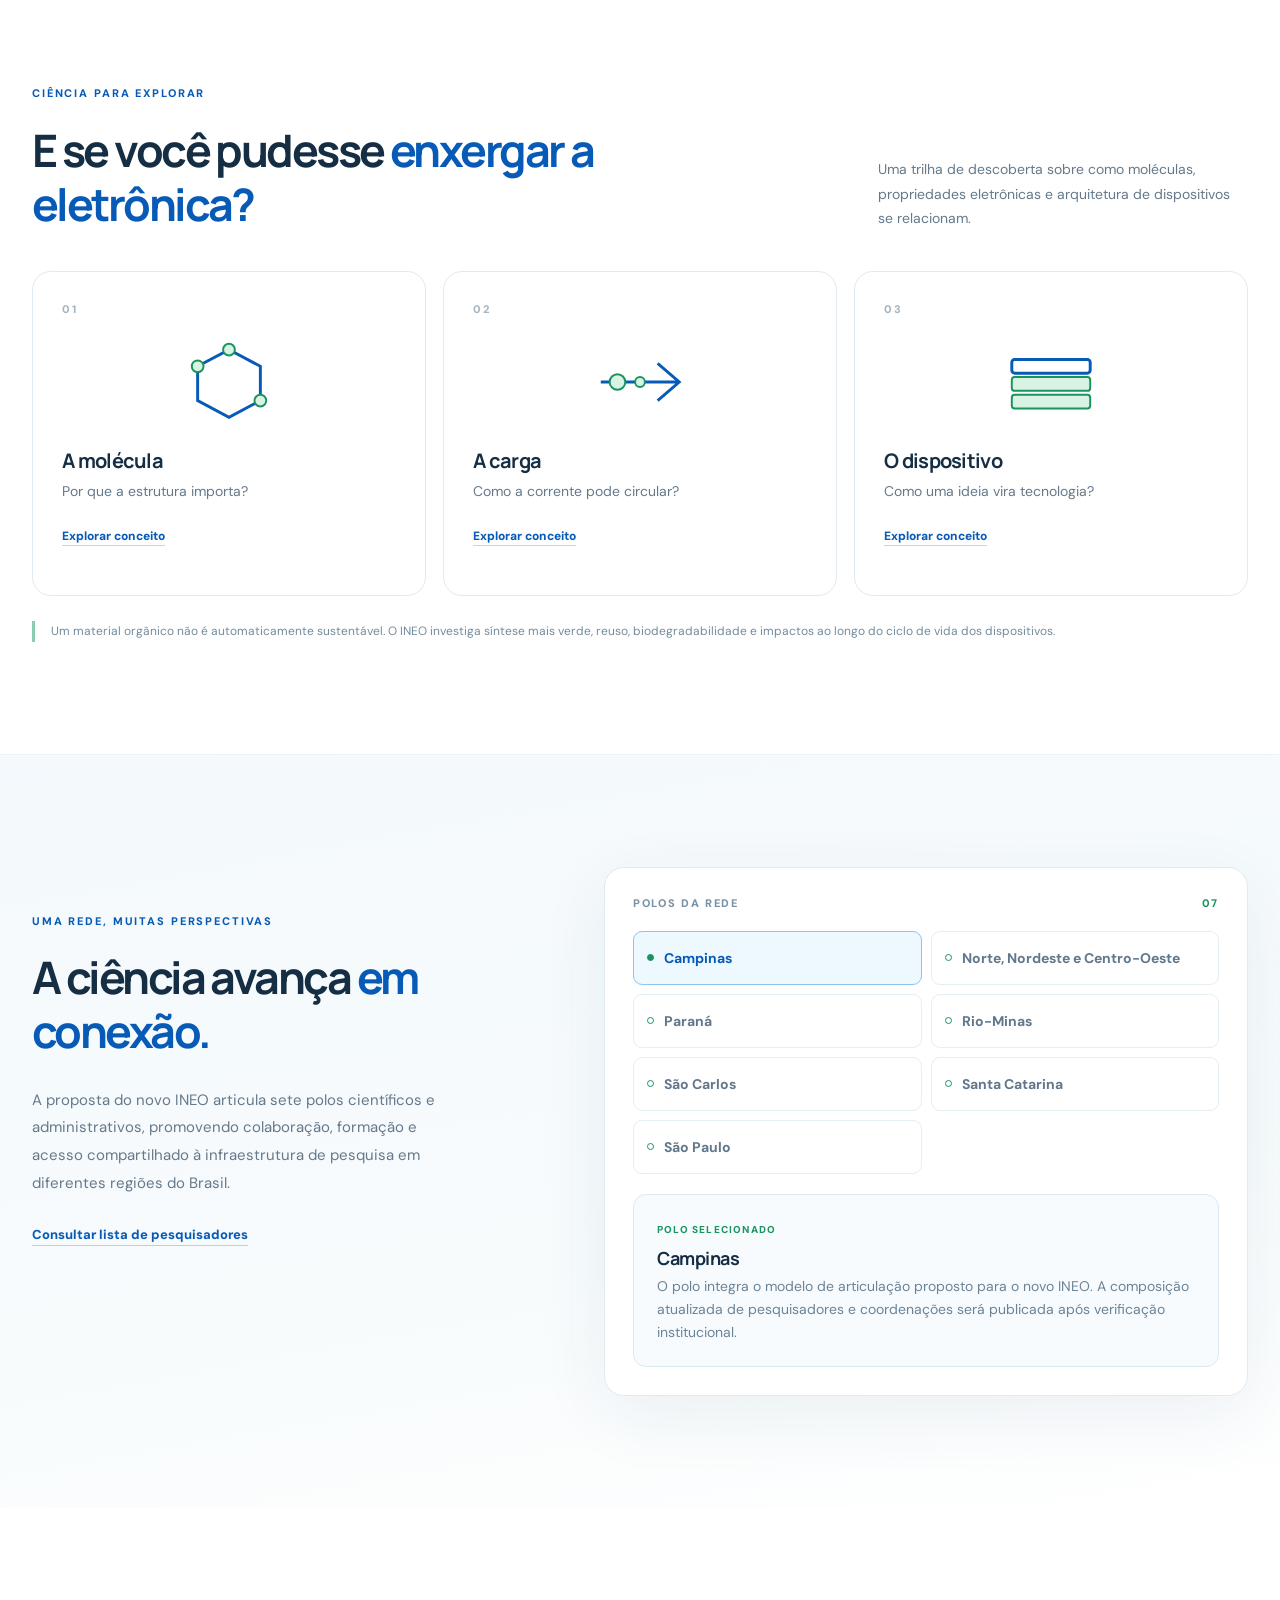
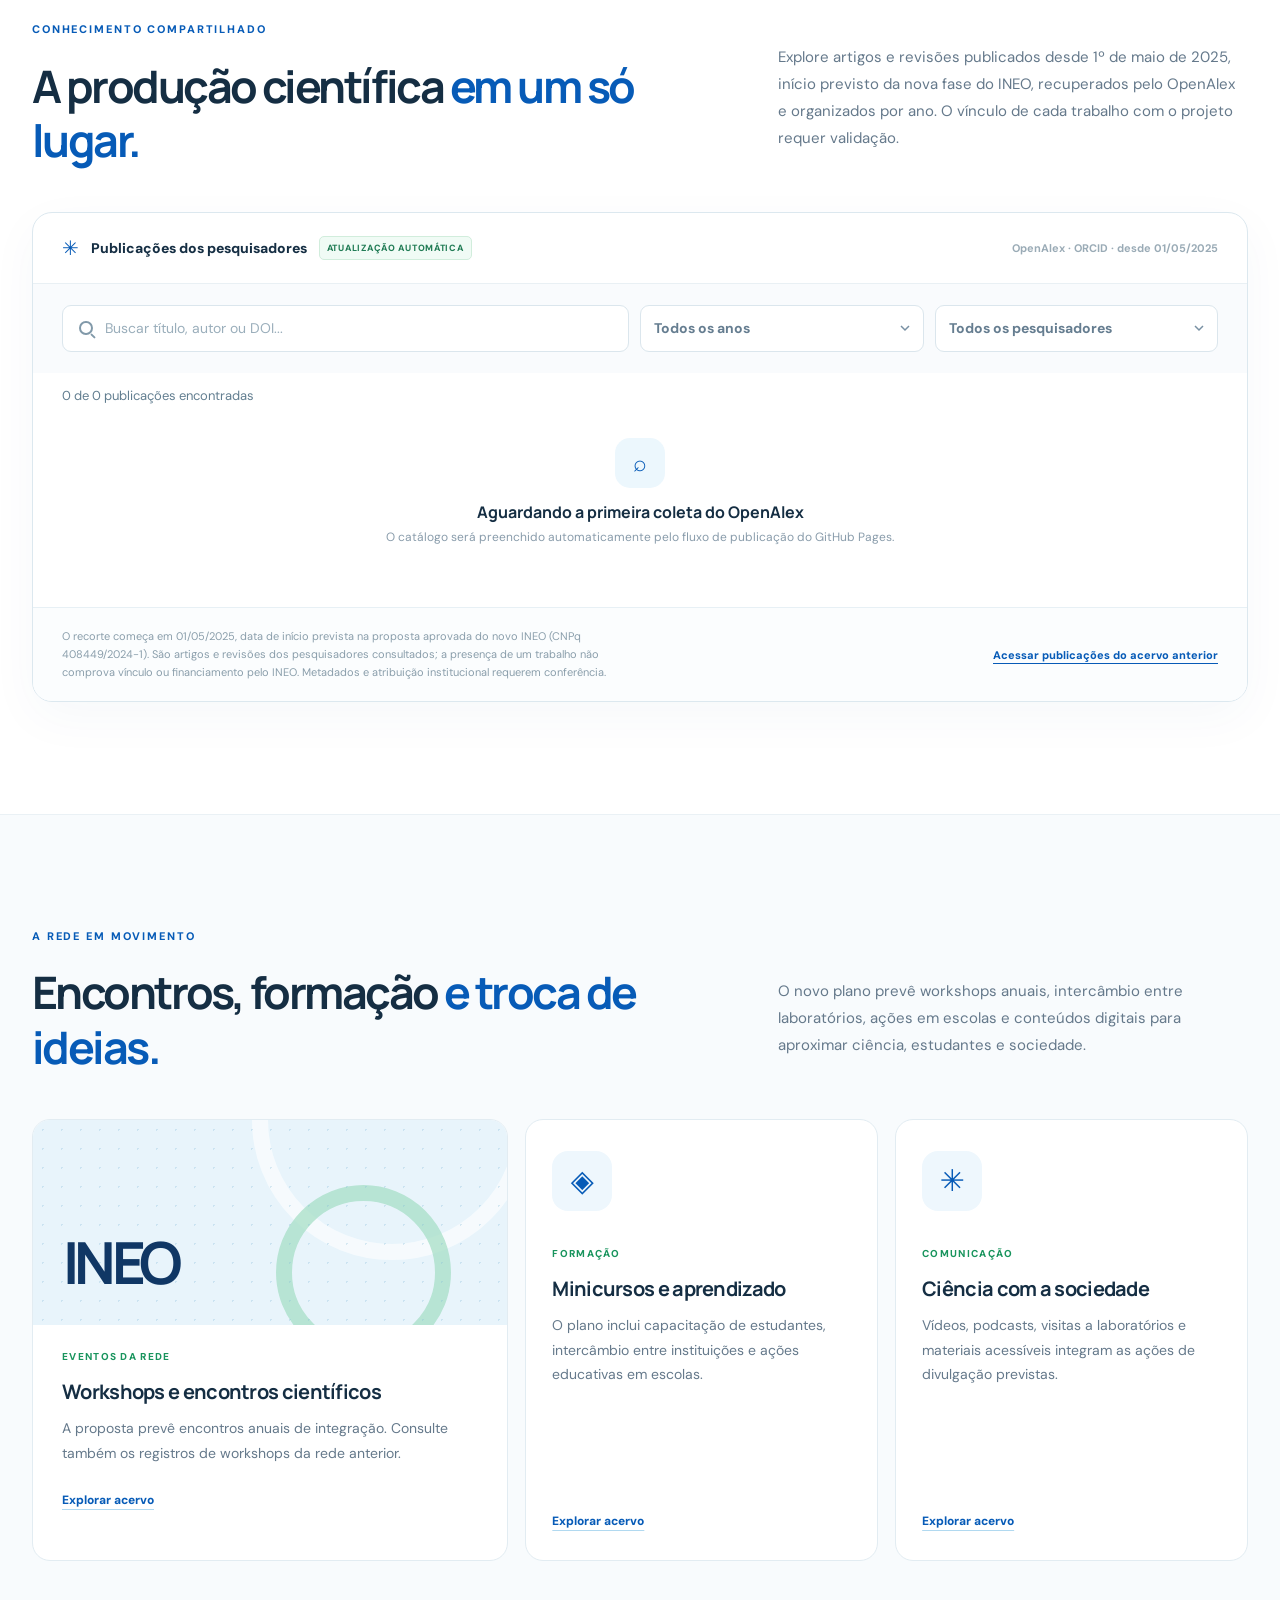
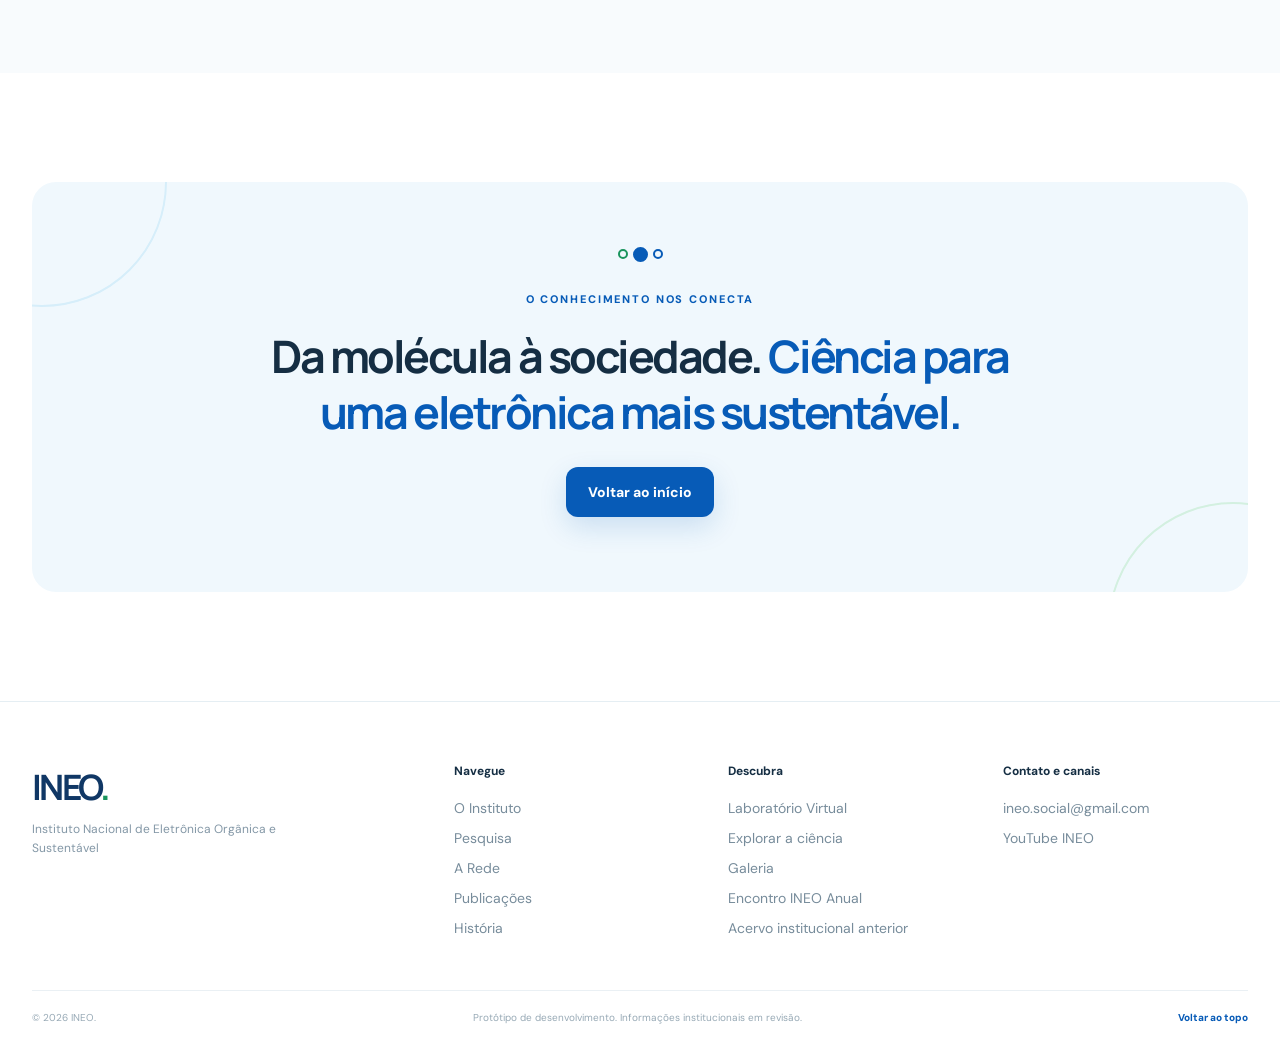
==== commit 3fcb54f0: "feat: launch bilingual interactive INEO virtual laboratory" ====
--- a/index.html
+++ b/index.html
@@ -14,7 +14,7 @@
     <link rel="preconnect" href="https://fonts.gstatic.com" crossorigin />
     <link href="https://fonts.googleapis.com/css2?family=DM+Sans:wght@400;500;600;700&family=Manrope:wght@400;500;600;700;800&display=swap" rel="stylesheet" />
     <link rel="stylesheet" href="styles.css" />
-    <script src="app.js?v=20261127-renewal-cutoff" defer></script>
+    <script src="app.js?v=20261128-virtual-lab" defer></script>
   </head>
   <body>
     <a class="skip-link" href="#main" data-i18n="skip">Pular para o conteúdo</a>
@@ -53,6 +53,7 @@
         <a href="#rede" data-i18n="navNetwork">A Rede</a>
         <a href="#publicacoes" data-i18n="navPublications">Publicações</a>
         <a href="#atividades" data-i18n="navActivities">Atividades</a>
+        <a href="laboratorio.html" data-i18n="navVirtualLab">Laboratório Virtual</a>
         <a href="historia.html" data-i18n="navHistory">História</a>
         <a href="galeria.html" data-i18n="navGallery">Galeria</a>
         <a href="encontro.html" data-i18n="navAnnual">Encontro INEO Anual</a>
@@ -181,6 +182,7 @@
             <article class="research-card"><div class="research-icon icon-sustain" aria-hidden="true"><span></span><span></span><span></span></div><p class="card-index" data-i18n="research4Category">ELETRÔNICA SUSTENTÁVEL</p><h3 data-i18n="research4Title">Dispositivos e ciclo de vida</h3><p data-i18n="research4Desc">Estudo de dispositivos impressos e flexíveis, materiais renováveis, rotas de síntese mais verdes e alternativas biodegradáveis ou recicláveis.</p><div class="topic-tags"><span>OLED</span><span>OFET</span><span data-i18n="tagCircular">Circularidade</span></div></article>
           </div>
           <p class="research-crosscutting" data-i18n="researchCrosscutting">Esses quatro eixos são conectados por síntese e caracterização de materiais, modelagem teórica, inteligência artificial e engenharia de dispositivos.</p>
+          <a href="laboratorio.html" class="research-lab-link"><span class="research-lab-mark" aria-hidden="true">✳</span><span><small data-i18n="researchLabKicker">INVESTIGUE VOCÊ MESMO</small><strong data-i18n="researchLabTitle">Laboratório Virtual INEO</strong><span data-i18n="researchLabDesc">Acenda um OLED, transforme luz em sinal elétrico e explore um biossensor. Três experimentos interativos com desafios para estudantes, professores e curiosos.</span></span><b data-i18n="researchLabCta">Abrir o laboratório virtual</b></a>
           <p class="research-source" data-i18n="researchSource">Conteúdo adaptado da proposta contemplada do novo INEO (Chamada INCT 2024). Metas de pesquisa não representam resultados já alcançados.</p>
         </div>
       </section>
@@ -220,6 +222,6 @@
       <section class="closing-section container" aria-labelledby="closing-title"><div class="closing-inner"><div class="closing-mark" aria-hidden="true"><span></span><span></span><span></span></div><p class="section-kicker" data-i18n="closingKicker">O CONHECIMENTO NOS CONECTA</p><h2 id="closing-title" data-i18n-html="closingTitle">Da molécula à sociedade. <em>Ciência para uma eletrônica mais sustentável.</em></h2><a href="#inicio" class="button button-primary" data-i18n="closingCta">Voltar ao início</a></div></section>
     </main>
 
-    <footer class="site-footer"><div class="container footer-grid"><div class="footer-brand"><strong>INEO<span class="footer-dot">.</span></strong><p data-i18n="footerFullName">Instituto Nacional de Eletrônica Orgânica e Sustentável</p></div><div class="footer-links"><strong data-i18n="footerNavigate">Navegue</strong><a href="#instituto" data-i18n="navInstitute">O Instituto</a><a href="#pesquisa" data-i18n="navResearch">Pesquisa</a><a href="#rede" data-i18n="navNetwork">A Rede</a><a href="#publicacoes" data-i18n="navPublications">Publicações</a><a href="historia.html" data-i18n="navHistory">História</a></div><div class="footer-links"><strong data-i18n="footerExplore">Descubra</strong><a href="#explorar" data-i18n="navExplore">Explorar a ciência</a><a href="galeria.html" data-i18n="navGallery">Galeria</a><a href="encontro.html" data-i18n="navAnnual">Encontro INEO Anual</a><a href="https://sites.google.com/unesp.br/ineo2020/in%C3%ADcio" target="_blank" rel="noopener noreferrer" data-i18n="footerLegacy">Acervo institucional anterior</a></div></div><div class="container footer-bottom"><span>© <span id="current-year"></span> INEO.</span><span data-i18n="footerPrototype">Protótipo de desenvolvimento. Informações institucionais em revisão.</span><a href="#top" data-i18n="backTop">Voltar ao topo</a></div></footer>
+    <footer class="site-footer"><div class="container footer-grid"><div class="footer-brand"><strong>INEO<span class="footer-dot">.</span></strong><p data-i18n="footerFullName">Instituto Nacional de Eletrônica Orgânica e Sustentável</p></div><div class="footer-links"><strong data-i18n="footerNavigate">Navegue</strong><a href="#instituto" data-i18n="navInstitute">O Instituto</a><a href="#pesquisa" data-i18n="navResearch">Pesquisa</a><a href="#rede" data-i18n="navNetwork">A Rede</a><a href="#publicacoes" data-i18n="navPublications">Publicações</a><a href="historia.html" data-i18n="navHistory">História</a></div><div class="footer-links"><strong data-i18n="footerExplore">Descubra</strong><a href="laboratorio.html" data-i18n="navVirtualLab">Laboratório Virtual</a><a href="#explorar" data-i18n="navExplore">Explorar a ciência</a><a href="galeria.html" data-i18n="navGallery">Galeria</a><a href="encontro.html" data-i18n="navAnnual">Encontro INEO Anual</a><a href="https://sites.google.com/unesp.br/ineo2020/in%C3%ADcio" target="_blank" rel="noopener noreferrer" data-i18n="footerLegacy">Acervo institucional anterior</a></div><div class="footer-links"><strong data-i18n="footerContact">Contato e canais</strong><a href="mailto:ineo.social@gmail.com">ineo.social@gmail.com</a><a href="https://www.youtube.com/channel/UCWodZrO5kmt6QFDrZiXugHg" target="_blank" rel="noopener noreferrer">YouTube INEO</a></div></div><div class="container footer-bottom"><span>© <span id="current-year"></span> INEO.</span><span data-i18n="footerPrototype">Protótipo de desenvolvimento. Informações institucionais em revisão.</span><a href="#top" data-i18n="backTop">Voltar ao topo</a></div></footer>
   </body>
 </html>
--- a/styles.css
+++ b/styles.css
@@ -166,6 +166,13 @@
 .topic-tags { display: flex; flex-wrap: wrap; gap: 6px; margin-top: auto; padding-top: 18px; }
 .topic-tags span { border: 1px solid #e0ebf1; color: #60839d; border-radius: 20px; padding: 6px 9px; font-size: 10px; font-weight: 800; }
 .research-crosscutting { margin: 23px 0 0; padding: 16px 20px; background: #fff; border-left: 3px solid var(--green); border-radius: 0 12px 12px 0; color: #536f82; font-size: 15px; line-height: 1.75; }
+.research-lab-link { margin-top: 22px; border: 1px solid #badcee; background: linear-gradient(110deg, #fff, #eaf7ff); border-radius: 18px; display: grid; grid-template-columns: 70px 1fr auto; align-items: center; gap: 22px; padding: 27px 30px; transition: border-color .2s, box-shadow .2s, transform .2s; }
+.research-lab-link:hover { border-color: #6eb3d8; box-shadow: var(--shadow); transform: translateY(-3px); }
+.research-lab-mark { width: 70px; height: 70px; display: grid; place-items: center; border-radius: 18px; color: #0673bd; font-size: 39px; background: #dcf2ff; }
+.research-lab-link small { display: block; color: var(--green); letter-spacing: .12em; font-size: 11px; font-weight: 800; }
+.research-lab-link strong { display: block; margin: 4px 0 7px; font: 800 22px 'Manrope',sans-serif; color: var(--navy); letter-spacing: -.04em; }
+.research-lab-link span span { display: block; max-width: 650px; font-size: 14px; line-height: 1.65; color: #5e7b8d; }
+.research-lab-link b { display: inline-flex; white-space: nowrap; border-radius: 10px; padding: 13px 16px; color: white; background: var(--blue); font-size: 13px; }
 .research-source { font-size: 11px; color: #93a4b1; margin: 19px 0 0; }
 .research-source a { color: var(--blue); text-decoration: underline; }
 
@@ -271,7 +278,7 @@
 .closing-mark span:nth-child(3) { border-color: var(--blue); }
 .closing-inner h2 { max-width: 760px; margin: 0 auto 27px; font-size: clamp(33px, 3.5vw, 49px); line-height: 1.25; letter-spacing: -.055em; }
 .site-footer { background: #fff; border-top: 1px solid #e5eef3; }
-.footer-grid { display: grid; grid-template-columns: 2fr 1fr 1fr; gap: 50px; padding-block: 61px 53px; }
+.footer-grid { display: grid; grid-template-columns: 1.6fr 1fr 1fr 1fr; gap: 30px; padding-block: 61px 53px; }
 .footer-brand strong { font-family: 'Manrope', sans-serif; color: var(--navy); font-size: 35px; letter-spacing: -.075em; }
 .footer-dot { color: var(--green); }
 .footer-brand p { max-width: 275px; margin-top: 9px; color: #8397a6; line-height: 1.55; font-size: 12px; }
@@ -305,6 +312,9 @@
   .science-panel { max-width: 680px; width: 100%; margin-inline: auto; }
   .heading-split { gap: 25px; }
   .research-card { padding: 27px 22px; }
+  .research-lab-link { grid-template-columns: 56px 1fr; gap: 18px; }
+  .research-lab-mark { width: 56px; height: 56px; }
+  .research-lab-link b { grid-column: 2; justify-self: start; }
   .network-layout { gap: 34px; }
   .network-selector { padding: 20px; }
   .activity-grid { grid-template-columns: 1fr 1fr; }
@@ -344,6 +354,9 @@
   .institute-logo-card { min-height: 275px; }
   .quicklink { padding: 20px; }
   .research-card { min-height: 315px; }
+  .research-lab-link { padding: 19px; grid-template-columns: 1fr; }
+  .research-lab-mark { display: none; }
+  .research-lab-link b { grid-column: 1; white-space: normal; }
   .discovery-heading { display: block; }
   .discovery-heading > p { margin-top: 22px; }
   .discovery-track { grid-template-columns: 1fr; }
